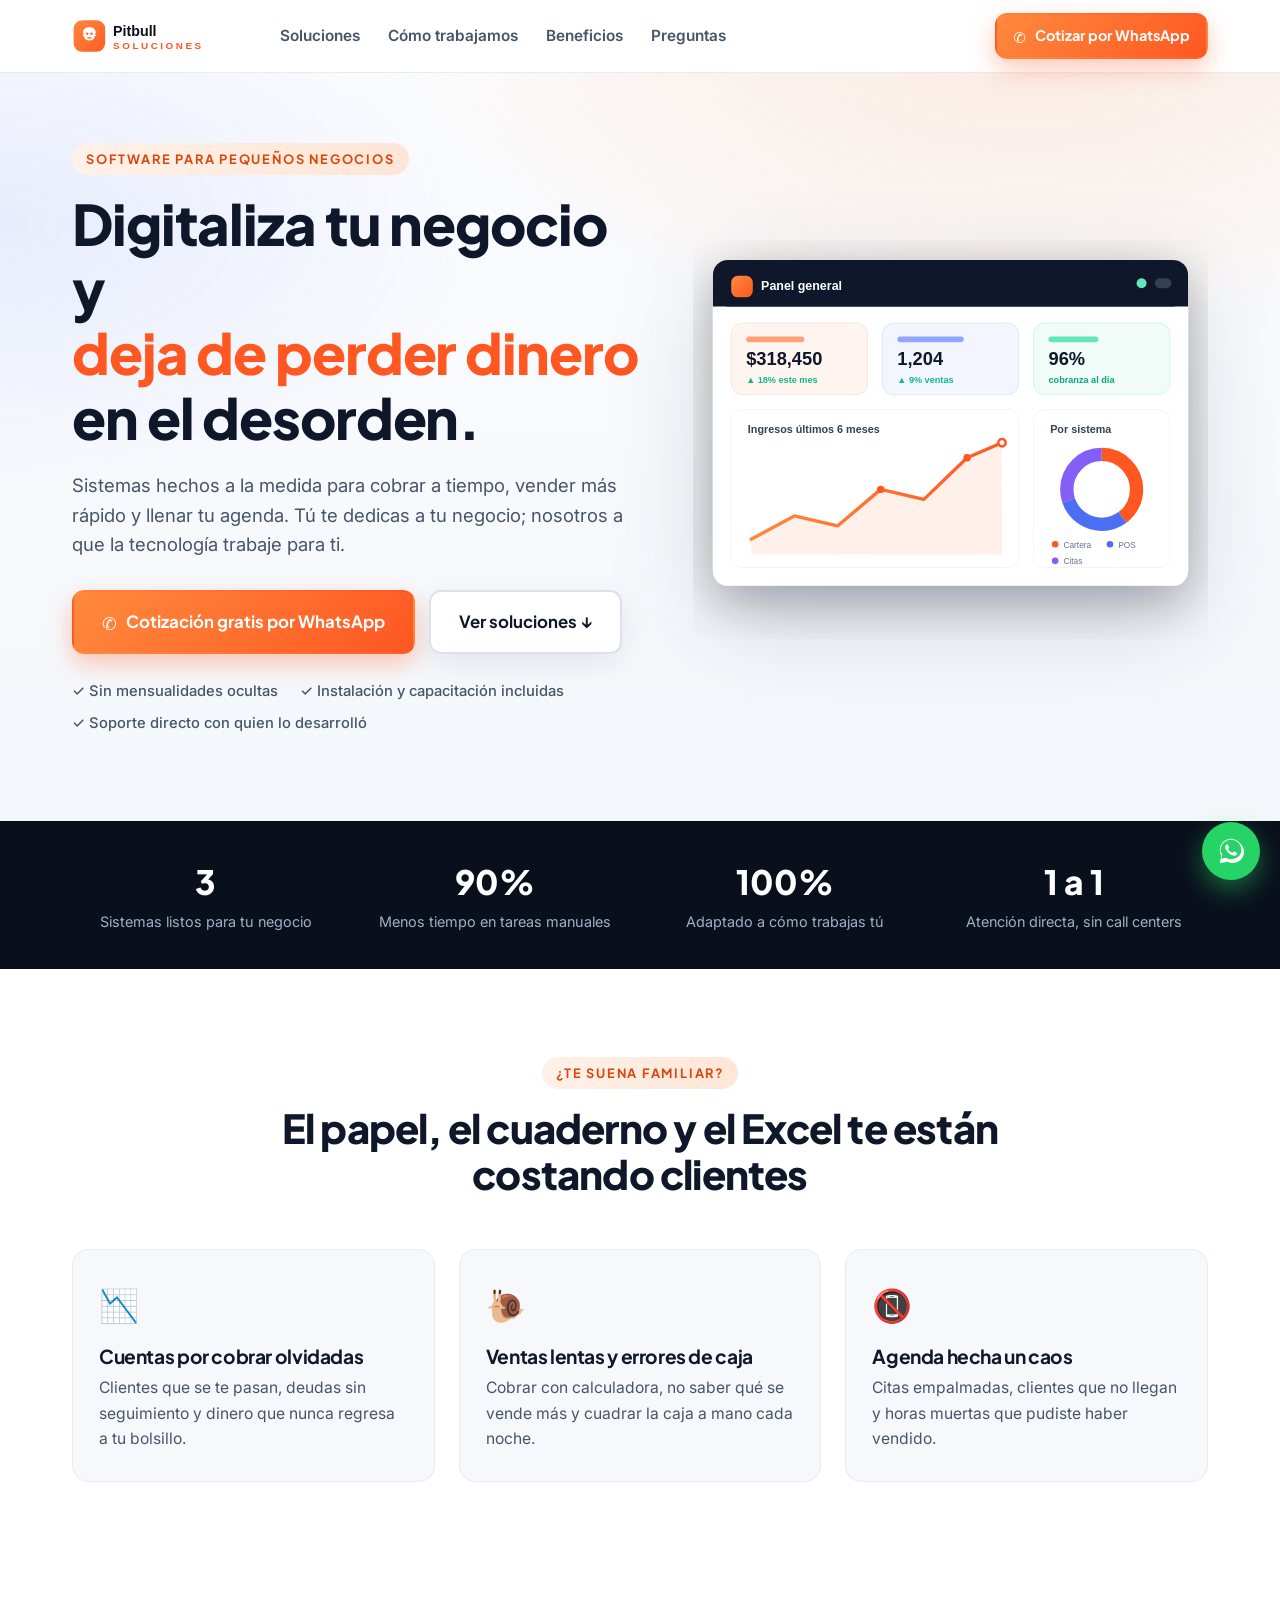
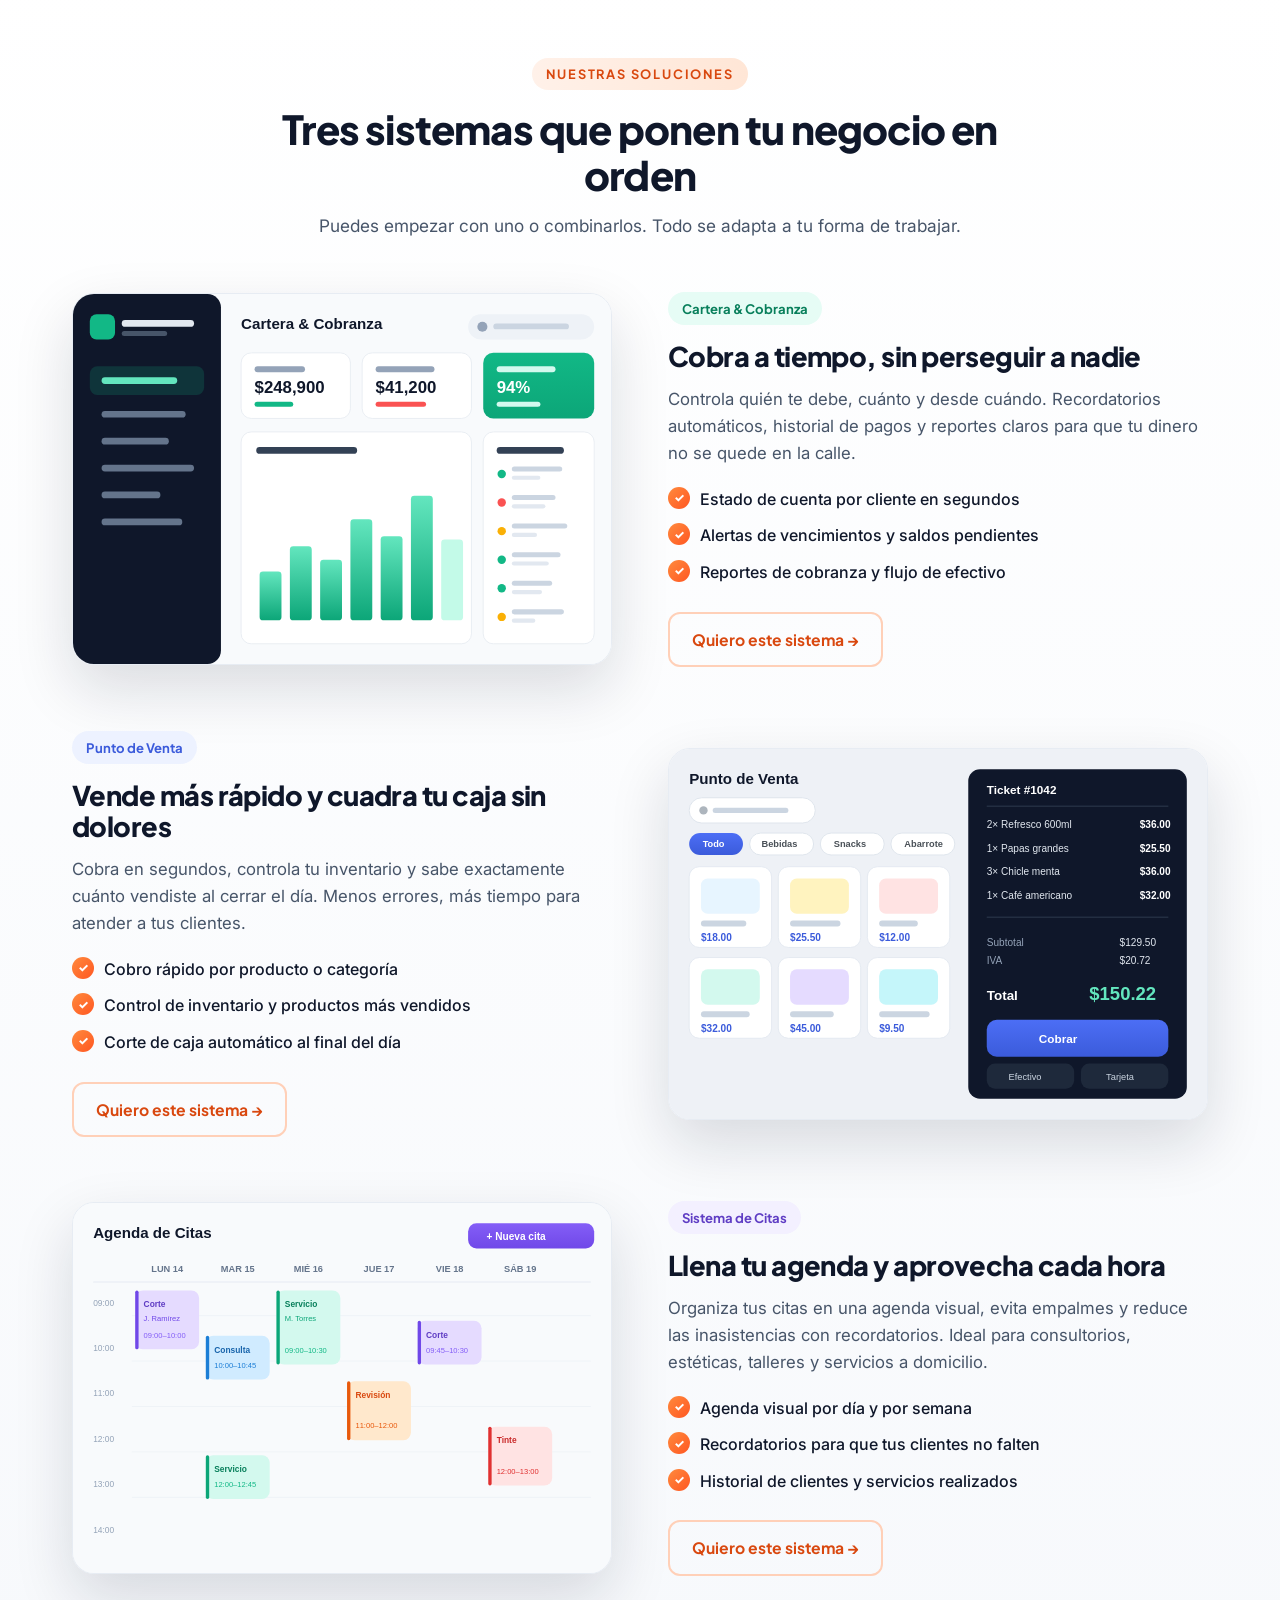
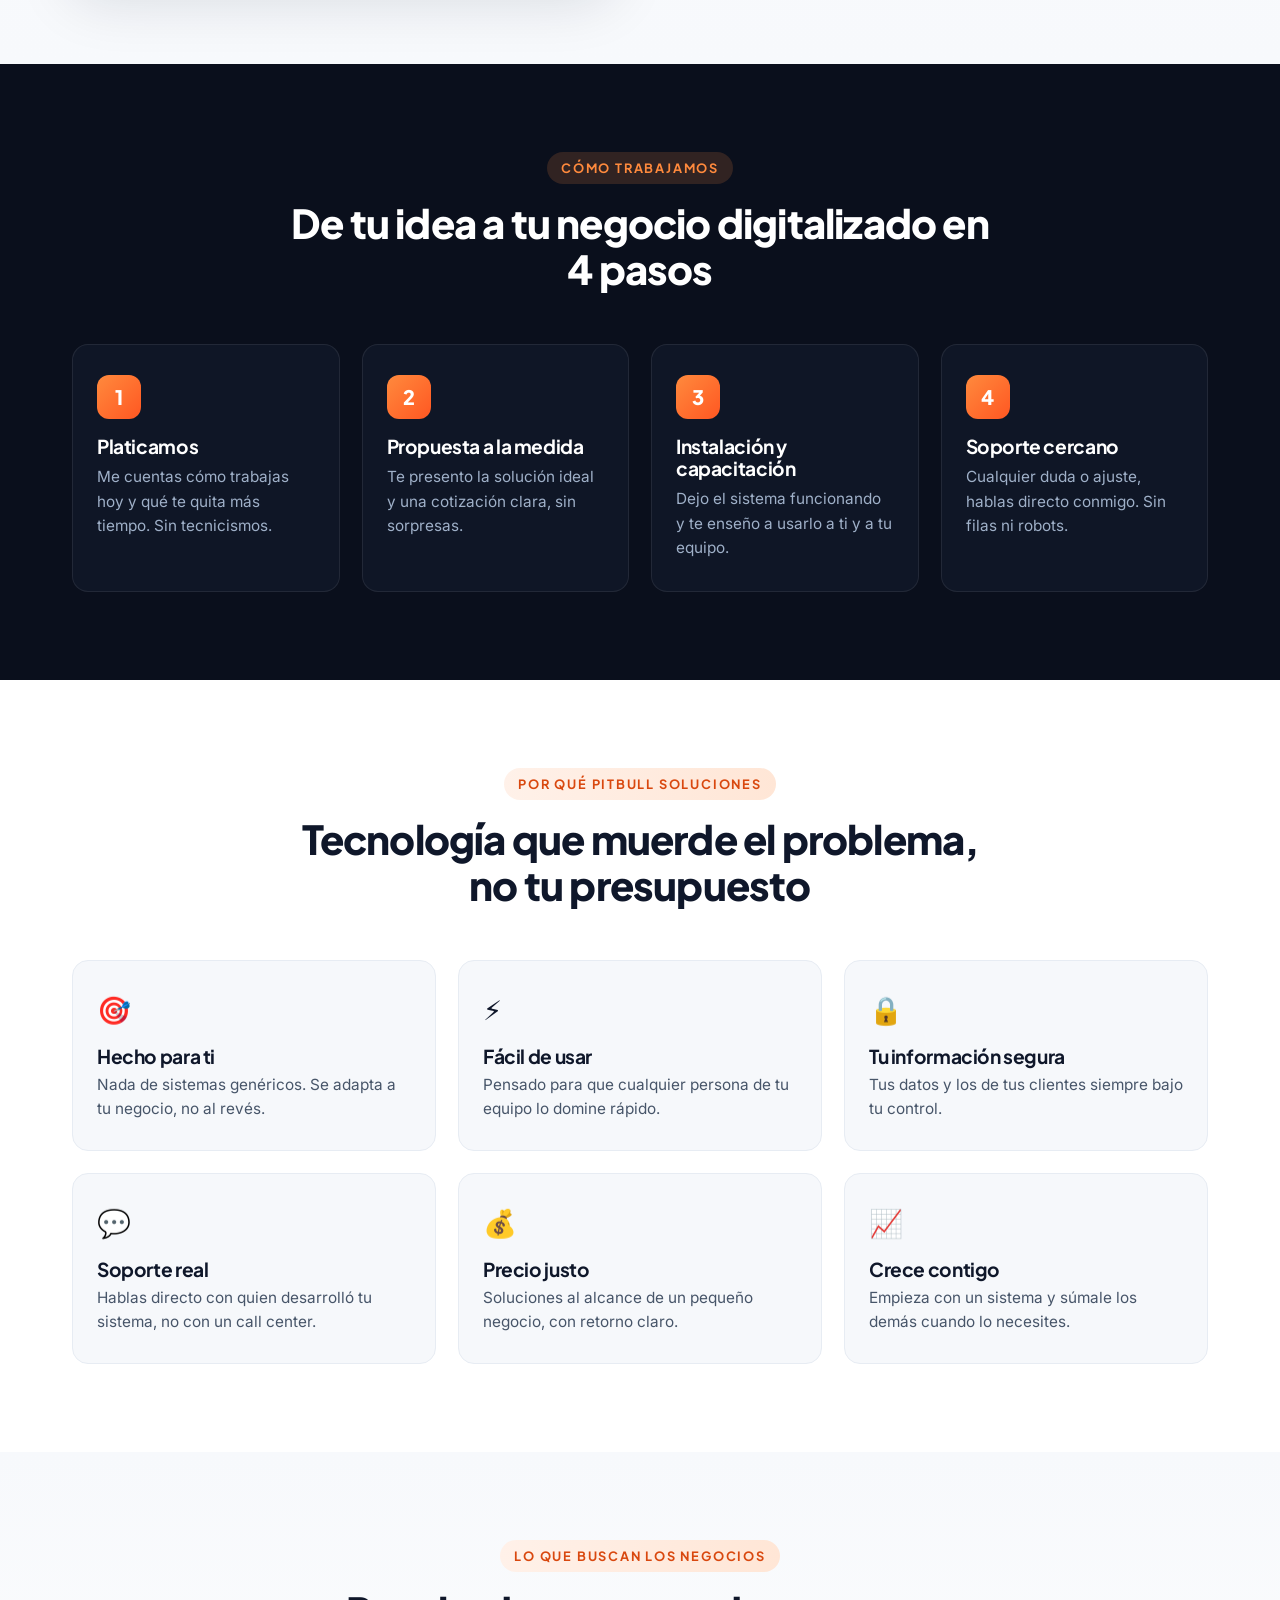
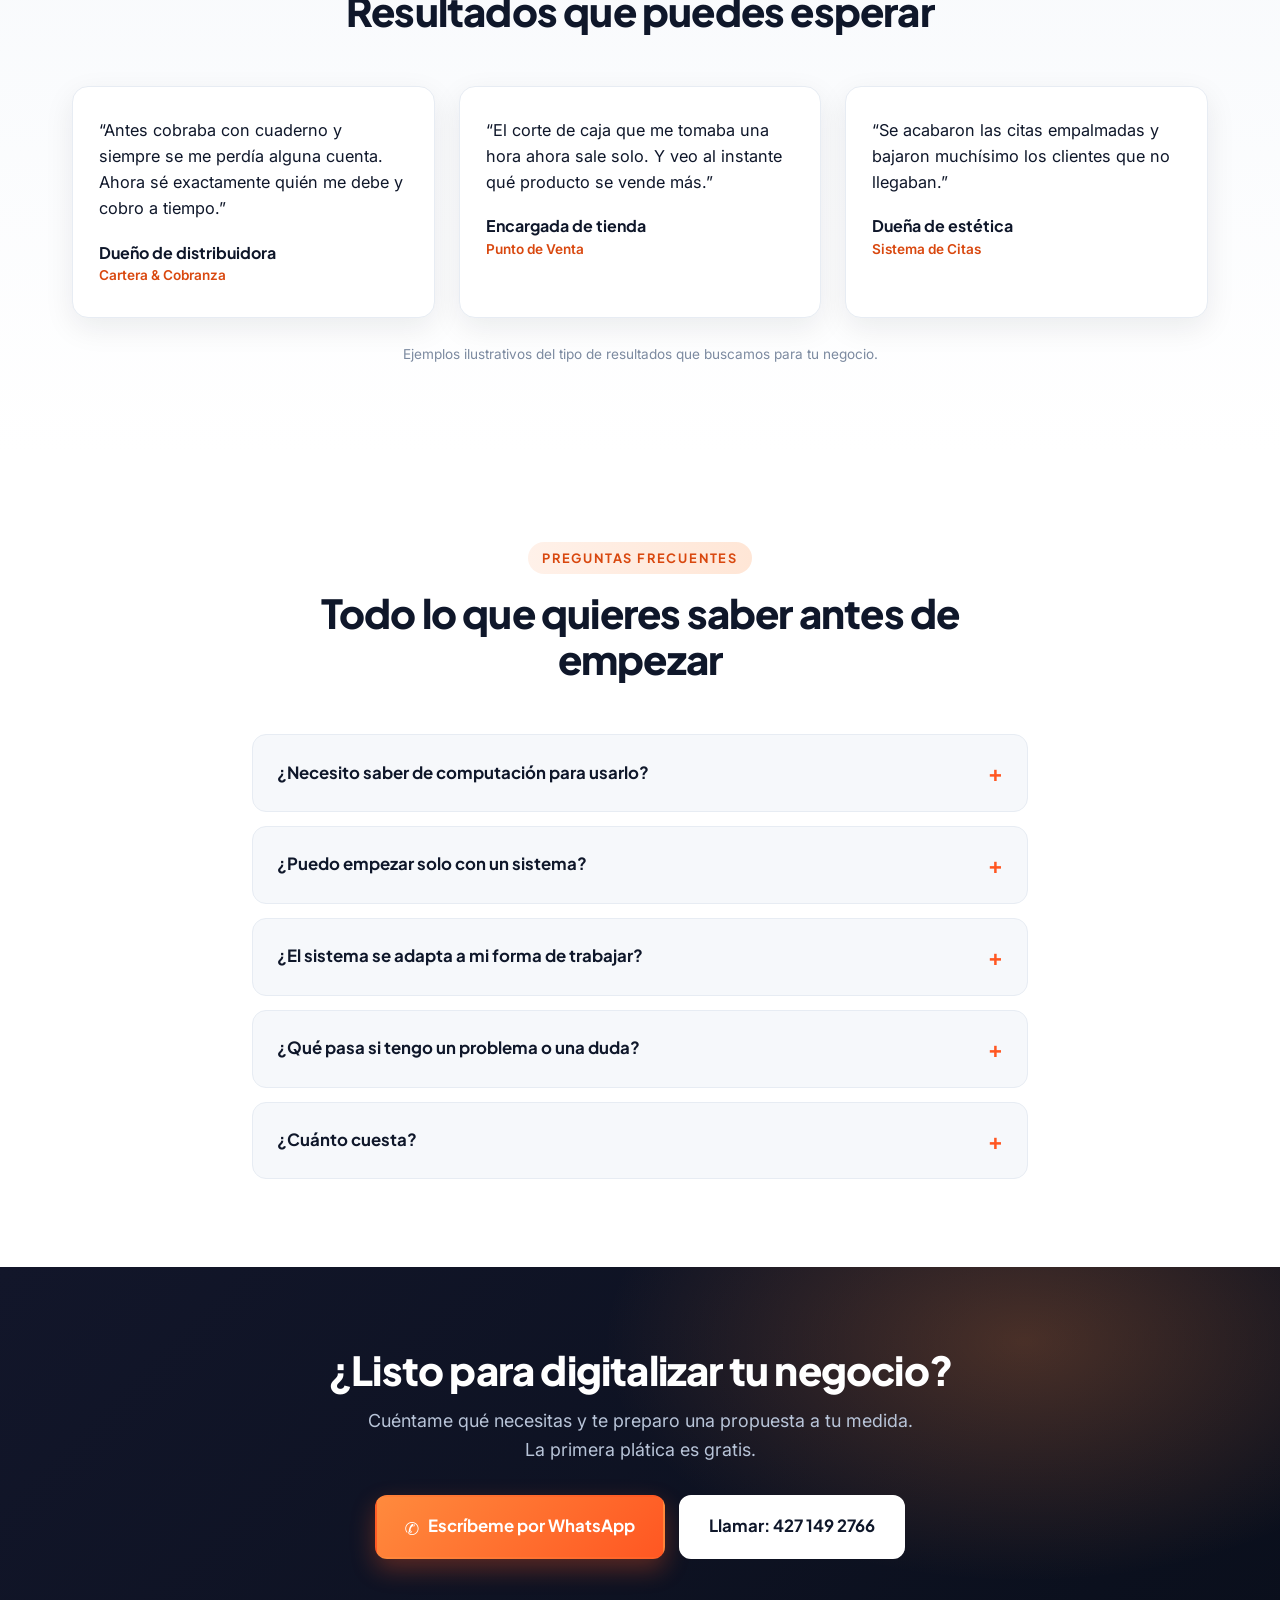
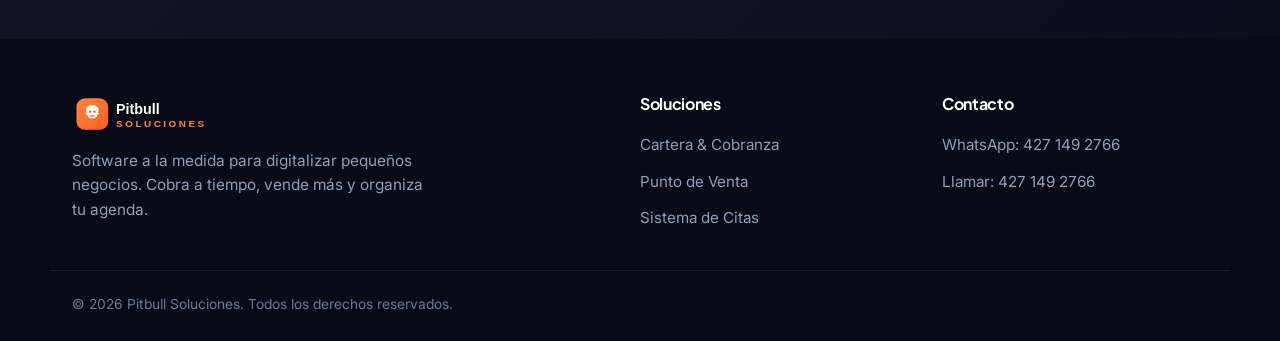
==== index.html @ 02f2f5c5 "Landing page de Pitbull Soluciones Sitio de una página (HTML/CSS/JS puro, sin dependencias) para ofr" ====
<!DOCTYPE html>
<html lang="es">
<head>
  <meta charset="UTF-8" />
  <meta name="viewport" content="width=device-width, initial-scale=1.0" />
  <title>Pitbull Soluciones — Digitaliza tu negocio con software a la medida</title>
  <meta name="description" content="Software a la medida para pequeños negocios: Cartera y Cobranza, Punto de Venta y Sistema de Citas. Digitaliza, cobra a tiempo y vende más. Pitbull Soluciones." />
  <meta name="theme-color" content="#0a0f1c" />
  <link rel="icon" type="image/svg+xml" href="assets/favicon.svg" />

  <!-- Open Graph -->
  <meta property="og:type" content="website" />
  <meta property="og:title" content="Pitbull Soluciones — Digitaliza tu negocio" />
  <meta property="og:description" content="Software a la medida para pequeños negocios: cobra a tiempo, vende más y organiza tu agenda." />
  <meta property="og:locale" content="es_MX" />

  <link rel="preconnect" href="https://fonts.googleapis.com" />
  <link rel="preconnect" href="https://fonts.gstatic.com" crossorigin />
  <link href="https://fonts.googleapis.com/css2?family=Plus+Jakarta+Sans:wght@400;500;600;700;800&family=Inter:wght@400;500;600&display=swap" rel="stylesheet" />
  <link rel="stylesheet" href="styles.css" />
</head>
<body>

  <!-- ===== HEADER ===== -->
  <header class="site-header" id="top">
    <div class="container header-inner">
      <a href="#top" class="brand" aria-label="Pitbull Soluciones - Inicio">
        <img src="assets/logo.svg" alt="Pitbull Soluciones" width="180" height="40" />
      </a>
      <nav class="main-nav" aria-label="Navegación principal">
        <a href="#soluciones">Soluciones</a>
        <a href="#proceso">Cómo trabajamos</a>
        <a href="#beneficios">Beneficios</a>
        <a href="#faq">Preguntas</a>
      </nav>
      <a class="btn btn-primary btn-sm header-cta" href="https://wa.me/524271492766?text=Hola%2C%20quiero%20digitalizar%20mi%20negocio%20con%20Pitbull%20Soluciones" target="_blank" rel="noopener">
        <span class="wa-ico" aria-hidden="true">✆</span> Cotizar por WhatsApp
      </a>
      <button class="nav-toggle" id="navToggle" aria-label="Abrir menú" aria-expanded="false">
        <span></span><span></span><span></span>
      </button>
    </div>
    <div class="mobile-nav" id="mobileNav">
      <a href="#soluciones">Soluciones</a>
      <a href="#proceso">Cómo trabajamos</a>
      <a href="#beneficios">Beneficios</a>
      <a href="#faq">Preguntas</a>
      <a class="btn btn-primary" href="https://wa.me/524271492766" target="_blank" rel="noopener">Cotizar por WhatsApp</a>
    </div>
  </header>

  <main>
    <!-- ===== HERO ===== -->
    <section class="hero">
      <div class="container hero-grid">
        <div class="hero-copy">
          <span class="eyebrow">Software para pequeños negocios</span>
          <h1>Digitaliza tu negocio y <span class="hl">deja de perder dinero</span> en el desorden.</h1>
          <p class="lead">
            Sistemas hechos a la medida para cobrar a tiempo, vender más rápido y llenar tu agenda.
            Tú te dedicas a tu negocio; nosotros a que la tecnología trabaje para ti.
          </p>
          <div class="hero-actions">
            <a class="btn btn-primary btn-lg" href="https://wa.me/524271492766?text=Hola%2C%20quiero%20una%20cotizaci%C3%B3n%20para%20digitalizar%20mi%20negocio" target="_blank" rel="noopener">
              <span class="wa-ico" aria-hidden="true">✆</span> Cotización gratis por WhatsApp
            </a>
            <a class="btn btn-dark-ghost btn-lg" href="#soluciones">Ver soluciones ↓</a>
          </div>
          <ul class="hero-badges">
            <li>✓ Sin mensualidades ocultas</li>
            <li>✓ Instalación y capacitación incluidas</li>
            <li>✓ Soporte directo con quien lo desarrolló</li>
          </ul>
        </div>
        <div class="hero-visual">
          <img src="assets/hero-dashboard.svg" alt="Panel de control mostrando ingresos, ventas y cobranza" width="620" height="480" loading="eager" />
        </div>
      </div>
    </section>

    <!-- ===== TRUST BAR / STATS ===== -->
    <section class="stats" aria-label="Resultados">
      <div class="container stats-grid">
        <div class="stat"><strong data-count="3">3</strong><span>Sistemas listos para tu negocio</span></div>
        <div class="stat"><strong data-count="90" data-suffix="%">90%</strong><span>Menos tiempo en tareas manuales</span></div>
        <div class="stat"><strong data-count="100" data-suffix="%">100%</strong><span>Adaptado a cómo trabajas tú</span></div>
        <div class="stat"><strong>1&nbsp;a&nbsp;1</strong><span>Atención directa, sin call centers</span></div>
      </div>
    </section>

    <!-- ===== PROBLEM ===== -->
    <section class="problem section">
      <div class="container">
        <div class="section-head center">
          <span class="eyebrow">¿Te suena familiar?</span>
          <h2>El papel, el cuaderno y el Excel te están costando clientes</h2>
        </div>
        <div class="problem-grid">
          <div class="prob-card">
            <div class="prob-ico">📉</div>
            <h3>Cuentas por cobrar olvidadas</h3>
            <p>Clientes que se te pasan, deudas sin seguimiento y dinero que nunca regresa a tu bolsillo.</p>
          </div>
          <div class="prob-card">
            <div class="prob-ico">🐌</div>
            <h3>Ventas lentas y errores de caja</h3>
            <p>Cobrar con calculadora, no saber qué se vende más y cuadrar la caja a mano cada noche.</p>
          </div>
          <div class="prob-card">
            <div class="prob-ico">📵</div>
            <h3>Agenda hecha un caos</h3>
            <p>Citas empalmadas, clientes que no llegan y horas muertas que pudiste haber vendido.</p>
          </div>
        </div>
      </div>
    </section>

    <!-- ===== SOLUTIONS ===== -->
    <section class="solutions section" id="soluciones">
      <div class="container">
        <div class="section-head center">
          <span class="eyebrow">Nuestras soluciones</span>
          <h2>Tres sistemas que ponen tu negocio en orden</h2>
          <p class="section-sub">Puedes empezar con uno o combinarlos. Todo se adapta a tu forma de trabajar.</p>
        </div>

        <!-- Solution 1 -->
        <article class="sol-row">
          <div class="sol-media">
            <img src="assets/mockup-cartera.svg" alt="Sistema de Cartera y Cobranza con gráficas de saldos" width="640" height="440" loading="lazy" />
          </div>
          <div class="sol-copy">
            <span class="tag tag-green">Cartera &amp; Cobranza</span>
            <h3>Cobra a tiempo, sin perseguir a nadie</h3>
            <p>Controla quién te debe, cuánto y desde cuándo. Recordatorios automáticos, historial de pagos y reportes claros para que tu dinero no se quede en la calle.</p>
            <ul class="check-list">
              <li>Estado de cuenta por cliente en segundos</li>
              <li>Alertas de vencimientos y saldos pendientes</li>
              <li>Reportes de cobranza y flujo de efectivo</li>
            </ul>
            <a class="btn btn-outline" href="https://wa.me/524271492766?text=Me%20interesa%20el%20sistema%20de%20Cartera%20y%20Cobranza" target="_blank" rel="noopener">Quiero este sistema →</a>
          </div>
        </article>

        <!-- Solution 2 -->
        <article class="sol-row reverse">
          <div class="sol-media">
            <img src="assets/mockup-pos.svg" alt="Pantalla de Punto de Venta con productos y ticket de cobro" width="640" height="440" loading="lazy" />
          </div>
          <div class="sol-copy">
            <span class="tag tag-blue">Punto de Venta</span>
            <h3>Vende más rápido y cuadra tu caja sin dolores</h3>
            <p>Cobra en segundos, controla tu inventario y sabe exactamente cuánto vendiste al cerrar el día. Menos errores, más tiempo para atender a tus clientes.</p>
            <ul class="check-list">
              <li>Cobro rápido por producto o categoría</li>
              <li>Control de inventario y productos más vendidos</li>
              <li>Corte de caja automático al final del día</li>
            </ul>
            <a class="btn btn-outline" href="https://wa.me/524271492766?text=Me%20interesa%20el%20sistema%20de%20Punto%20de%20Venta" target="_blank" rel="noopener">Quiero este sistema →</a>
          </div>
        </article>

        <!-- Solution 3 -->
        <article class="sol-row">
          <div class="sol-media">
            <img src="assets/mockup-citas.svg" alt="Agenda de citas semanal con bloques de horario" width="640" height="440" loading="lazy" />
          </div>
          <div class="sol-copy">
            <span class="tag tag-purple">Sistema de Citas</span>
            <h3>Llena tu agenda y aprovecha cada hora</h3>
            <p>Organiza tus citas en una agenda visual, evita empalmes y reduce las inasistencias con recordatorios. Ideal para consultorios, estéticas, talleres y servicios a domicilio.</p>
            <ul class="check-list">
              <li>Agenda visual por día y por semana</li>
              <li>Recordatorios para que tus clientes no falten</li>
              <li>Historial de clientes y servicios realizados</li>
            </ul>
            <a class="btn btn-outline" href="https://wa.me/524271492766?text=Me%20interesa%20el%20sistema%20de%20Citas" target="_blank" rel="noopener">Quiero este sistema →</a>
          </div>
        </article>
      </div>
    </section>

    <!-- ===== PROCESS ===== -->
    <section class="process section" id="proceso">
      <div class="container">
        <div class="section-head center">
          <span class="eyebrow">Cómo trabajamos</span>
          <h2>De tu idea a tu negocio digitalizado en 4 pasos</h2>
        </div>
        <ol class="steps">
          <li class="step">
            <div class="step-num">1</div>
            <h3>Platicamos</h3>
            <p>Me cuentas cómo trabajas hoy y qué te quita más tiempo. Sin tecnicismos.</p>
          </li>
          <li class="step">
            <div class="step-num">2</div>
            <h3>Propuesta a la medida</h3>
            <p>Te presento la solución ideal y una cotización clara, sin sorpresas.</p>
          </li>
          <li class="step">
            <div class="step-num">3</div>
            <h3>Instalación y capacitación</h3>
            <p>Dejo el sistema funcionando y te enseño a usarlo a ti y a tu equipo.</p>
          </li>
          <li class="step">
            <div class="step-num">4</div>
            <h3>Soporte cercano</h3>
            <p>Cualquier duda o ajuste, hablas directo conmigo. Sin filas ni robots.</p>
          </li>
        </ol>
      </div>
    </section>

    <!-- ===== BENEFITS ===== -->
    <section class="benefits section" id="beneficios">
      <div class="container">
        <div class="section-head center">
          <span class="eyebrow">Por qué Pitbull Soluciones</span>
          <h2>Tecnología que muerde el problema, no tu presupuesto</h2>
        </div>
        <div class="ben-grid">
          <div class="ben-card"><div class="ben-ico">🎯</div><h3>Hecho para ti</h3><p>Nada de sistemas genéricos. Se adapta a tu negocio, no al revés.</p></div>
          <div class="ben-card"><div class="ben-ico">⚡</div><h3>Fácil de usar</h3><p>Pensado para que cualquier persona de tu equipo lo domine rápido.</p></div>
          <div class="ben-card"><div class="ben-ico">🔒</div><h3>Tu información segura</h3><p>Tus datos y los de tus clientes siempre bajo tu control.</p></div>
          <div class="ben-card"><div class="ben-ico">💬</div><h3>Soporte real</h3><p>Hablas directo con quien desarrolló tu sistema, no con un call center.</p></div>
          <div class="ben-card"><div class="ben-ico">💰</div><h3>Precio justo</h3><p>Soluciones al alcance de un pequeño negocio, con retorno claro.</p></div>
          <div class="ben-card"><div class="ben-ico">📈</div><h3>Crece contigo</h3><p>Empieza con un sistema y súmale los demás cuando lo necesites.</p></div>
        </div>
      </div>
    </section>

    <!-- ===== TESTIMONIALS ===== -->
    <section class="testimonials section">
      <div class="container">
        <div class="section-head center">
          <span class="eyebrow">Lo que buscan los negocios</span>
          <h2>Resultados que puedes esperar</h2>
        </div>
        <div class="test-grid">
          <blockquote class="test-card">
            <p>“Antes cobraba con cuaderno y siempre se me perdía alguna cuenta. Ahora sé exactamente quién me debe y cobro a tiempo.”</p>
            <footer><strong>Dueño de distribuidora</strong><span>Cartera &amp; Cobranza</span></footer>
          </blockquote>
          <blockquote class="test-card">
            <p>“El corte de caja que me tomaba una hora ahora sale solo. Y veo al instante qué producto se vende más.”</p>
            <footer><strong>Encargada de tienda</strong><span>Punto de Venta</span></footer>
          </blockquote>
          <blockquote class="test-card">
            <p>“Se acabaron las citas empalmadas y bajaron muchísimo los clientes que no llegaban.”</p>
            <footer><strong>Dueña de estética</strong><span>Sistema de Citas</span></footer>
          </blockquote>
        </div>
        <p class="test-note">Ejemplos ilustrativos del tipo de resultados que buscamos para tu negocio.</p>
      </div>
    </section>

    <!-- ===== FAQ ===== -->
    <section class="faq section" id="faq">
      <div class="container narrow">
        <div class="section-head center">
          <span class="eyebrow">Preguntas frecuentes</span>
          <h2>Todo lo que quieres saber antes de empezar</h2>
        </div>
        <div class="faq-list">
          <details class="faq-item">
            <summary>¿Necesito saber de computación para usarlo?<span class="chev">+</span></summary>
            <p>No. Los sistemas están diseñados para ser fáciles e intuitivos, y la capacitación está incluida. Si sabes usar un celular, puedes usarlos.</p>
          </details>
          <details class="faq-item">
            <summary>¿Puedo empezar solo con un sistema?<span class="chev">+</span></summary>
            <p>Claro. Puedes comenzar con el que más te urja (Cartera, Punto de Venta o Citas) y sumar los demás cuando lo necesites.</p>
          </details>
          <details class="faq-item">
            <summary>¿El sistema se adapta a mi forma de trabajar?<span class="chev">+</span></summary>
            <p>Sí. Cada solución se ajusta a tu negocio: tus productos, tus clientes, tus servicios y tus procesos.</p>
          </details>
          <details class="faq-item">
            <summary>¿Qué pasa si tengo un problema o una duda?<span class="chev">+</span></summary>
            <p>Me escribes directo por WhatsApp. El soporte es personal, con la persona que desarrolló tu sistema.</p>
          </details>
          <details class="faq-item">
            <summary>¿Cuánto cuesta?<span class="chev">+</span></summary>
            <p>Depende de qué sistema necesites y qué tan a la medida lo quieras. Escríbeme y te doy una cotización clara y sin compromiso.</p>
          </details>
        </div>
      </div>
    </section>

    <!-- ===== FINAL CTA ===== -->
    <section class="cta-final" id="contacto">
      <div class="container cta-inner">
        <h2>¿Listo para digitalizar tu negocio?</h2>
        <p>Cuéntame qué necesitas y te preparo una propuesta a tu medida. La primera plática es gratis.</p>
        <div class="cta-actions">
          <a class="btn btn-primary btn-lg" href="https://wa.me/524271492766?text=Hola%2C%20quiero%20digitalizar%20mi%20negocio%20con%20Pitbull%20Soluciones" target="_blank" rel="noopener">
            <span class="wa-ico" aria-hidden="true">✆</span> Escríbeme por WhatsApp
          </a>
          <a class="btn btn-light btn-lg" href="tel:+524271492766">Llamar: 427 149 2766</a>
        </div>
      </div>
    </section>
  </main>

  <!-- ===== FOOTER ===== -->
  <footer class="site-footer">
    <div class="container footer-grid">
      <div class="footer-brand">
        <img src="assets/logo-light.svg" alt="Pitbull Soluciones" width="180" height="40" />
        <p>Software a la medida para digitalizar pequeños negocios. Cobra a tiempo, vende más y organiza tu agenda.</p>
      </div>
      <div class="footer-col">
        <h4>Soluciones</h4>
        <a href="#soluciones">Cartera &amp; Cobranza</a>
        <a href="#soluciones">Punto de Venta</a>
        <a href="#soluciones">Sistema de Citas</a>
      </div>
      <div class="footer-col">
        <h4>Contacto</h4>
        <a href="https://wa.me/524271492766" target="_blank" rel="noopener">WhatsApp: 427 149 2766</a>
        <a href="tel:+524271492766">Llamar: 427 149 2766</a>
      </div>
    </div>
    <div class="container footer-bottom">
      <span>© <span id="year">2026</span> Pitbull Soluciones. Todos los derechos reservados.</span>
    </div>
  </footer>

  <!-- Floating WhatsApp -->
  <a class="wa-float" href="https://wa.me/524271492766?text=Hola%2C%20quiero%20informaci%C3%B3n%20sobre%20las%20soluciones%20de%20Pitbull" target="_blank" rel="noopener" aria-label="Escríbenos por WhatsApp">
    <svg viewBox="0 0 32 32" width="30" height="30" aria-hidden="true"><path fill="#fff" d="M16 3C9.4 3 4 8.4 4 15c0 2.1.6 4.1 1.6 5.9L4 29l8.3-1.6c1.7.9 3.7 1.4 5.7 1.4 6.6 0 12-5.4 12-12S22.6 3 16 3zm0 21.8c-1.8 0-3.5-.5-5-1.4l-.4-.2-4.9 1 1-4.8-.2-.4C5.5 18.4 5 16.7 5 15 5 9 9.9 4.1 16 4.1S27 9 27 15 22.1 24.8 16 24.8zm5.5-7.4c-.3-.2-1.8-.9-2-1-.3-.1-.5-.2-.7.2s-.8 1-1 1.2-.4.2-.7 0c-.3-.2-1.3-.5-2.4-1.5-.9-.8-1.5-1.8-1.7-2.1s0-.5.1-.6l.5-.6c.2-.2.2-.3.3-.5s0-.4 0-.6c-.1-.2-.7-1.7-1-2.3-.3-.6-.5-.5-.7-.5h-.6c-.2 0-.5.1-.8.4s-1.1 1-1.1 2.6 1.1 3 1.3 3.2c.2.2 2.3 3.5 5.5 4.9.8.3 1.4.5 1.8.7.8.2 1.5.2 2 .1.6-.1 1.8-.7 2-1.5.3-.7.3-1.4.2-1.5-.1-.2-.3-.2-.6-.4z"/></svg>
  </a>

  <script src="script.js"></script>
</body>
</html>
---- styles.css ----
/* ============ Tokens ============ */
:root{
  --bg:#0a0f1c;
  --bg-soft:#0f1626;
  --surface:#ffffff;
  --surface-2:#f6f8fb;
  --line:#e7ecf3;
  --ink:#0f172a;
  --ink-2:#475569;
  --muted:#7c8aa0;
  --brand:#ff5722;
  --brand-2:#ff8a3d;
  --brand-ink:#d9480f;
  --green:#0ca678;
  --blue:#4c6ef5;
  --purple:#7048e8;
  --radius:16px;
  --radius-lg:22px;
  --shadow:0 10px 30px rgba(15,23,42,.08);
  --shadow-lg:0 24px 60px rgba(15,23,42,.14);
  --container:1180px;
  --font:"Plus Jakarta Sans",system-ui,-apple-system,Segoe UI,Roboto,sans-serif;
  --font-body:"Inter",system-ui,-apple-system,Segoe UI,Roboto,sans-serif;
}

*{box-sizing:border-box;margin:0;padding:0}
html{scroll-behavior:smooth;overflow-x:hidden}
body{
  font-family:var(--font-body);
  color:var(--ink);
  background:var(--surface);
  line-height:1.6;
  -webkit-font-smoothing:antialiased;
  overflow-x:hidden;
}
h1,h2,h3,h4,.brand{font-family:var(--font);line-height:1.15;letter-spacing:-.02em}
img{max-width:100%;height:auto;display:block}
a{color:inherit;text-decoration:none}

.container{width:100%;max-width:var(--container);margin:0 auto;padding:0 22px}
.container.narrow{max-width:820px}
.section{padding:88px 0}
.section-head{margin-bottom:52px}
.section-head.center{text-align:center;max-width:720px;margin-left:auto;margin-right:auto}
.eyebrow{
  display:inline-block;font-family:var(--font);font-weight:700;font-size:.8rem;
  letter-spacing:.14em;text-transform:uppercase;color:var(--brand-ink);
  background:linear-gradient(90deg,#fff1e9,#ffe6d6);padding:6px 14px;border-radius:999px;margin-bottom:16px;
}
h1{font-size:clamp(2.1rem,5vw,3.5rem);font-weight:800}
h2{font-size:clamp(1.7rem,3.6vw,2.5rem);font-weight:800}
h3{font-size:1.2rem;font-weight:700}
.section-sub{color:var(--ink-2);font-size:1.08rem;margin-top:14px}
.hl{color:var(--brand);position:relative;white-space:nowrap}

/* ============ Buttons ============ */
.btn{
  display:inline-flex;align-items:center;gap:9px;justify-content:center;
  font-family:var(--font);font-weight:700;font-size:.98rem;
  padding:13px 22px;border-radius:12px;cursor:pointer;border:2px solid transparent;
  transition:transform .18s ease,box-shadow .18s ease,background .18s ease,color .18s ease;white-space:nowrap;
}
.btn-sm{padding:9px 16px;font-size:.9rem}
.btn-lg{padding:16px 28px;font-size:1.05rem}
.btn-primary{background:linear-gradient(135deg,var(--brand-2),var(--brand));color:#fff;box-shadow:0 10px 24px rgba(255,87,34,.32)}
.btn-primary:hover{transform:translateY(-2px);box-shadow:0 16px 30px rgba(255,87,34,.42)}
.btn-ghost{background:rgba(255,255,255,.06);color:#fff;border-color:rgba(255,255,255,.22)}
.btn-ghost:hover{background:rgba(255,255,255,.14);transform:translateY(-2px)}
.btn-dark-ghost{background:#fff;color:var(--ink);border-color:#dbe2ec;box-shadow:var(--shadow)}
.btn-dark-ghost:hover{border-color:var(--brand);color:var(--brand-ink);transform:translateY(-2px)}
.btn-outline{background:transparent;color:var(--brand-ink);border-color:#ffd0b8}
.btn-outline:hover{background:#fff5f0;transform:translateY(-2px)}
.btn-light{background:#fff;color:var(--ink);border-color:#fff}
.btn-light:hover{transform:translateY(-2px);box-shadow:var(--shadow)}
.wa-ico{font-size:1.05em;transform:translateY(1px)}

/* ============ Header ============ */
.site-header{
  position:sticky;top:0;z-index:50;background:rgba(255,255,255,.82);
  backdrop-filter:saturate(160%) blur(12px);border-bottom:1px solid var(--line);
}
.header-inner{display:flex;align-items:center;gap:20px;height:72px}
.brand img{height:38px;width:auto}
.main-nav{display:flex;gap:28px;margin-left:14px}
.main-nav a{font-weight:600;font-size:.96rem;color:var(--ink-2);transition:color .15s}
.main-nav a:hover{color:var(--brand)}
.header-cta{margin-left:auto}
.nav-toggle{display:none;flex-direction:column;gap:5px;background:none;border:0;cursor:pointer;padding:8px;margin-left:auto}
.nav-toggle span{width:24px;height:2.5px;background:var(--ink);border-radius:2px;transition:.25s}
.nav-toggle.open span:nth-child(1){transform:translateY(7.5px) rotate(45deg)}
.nav-toggle.open span:nth-child(2){opacity:0}
.nav-toggle.open span:nth-child(3){transform:translateY(-7.5px) rotate(-45deg)}
.mobile-nav{display:none;flex-direction:column;gap:6px;padding:12px 22px 20px;border-bottom:1px solid var(--line);background:#fff}
.mobile-nav.open{display:flex}
.mobile-nav a{padding:12px 4px;font-weight:600;color:var(--ink-2);border-bottom:1px solid #f1f4f8}
.mobile-nav a.btn{color:#fff;border:0;margin-top:8px;justify-content:center}

/* ============ Hero ============ */
.hero{
  position:relative;padding:70px 0 86px;
  background:
    radial-gradient(1100px 600px at 80% -10%,rgba(255,138,61,.16),transparent 60%),
    radial-gradient(900px 500px at 0% 20%,rgba(76,110,245,.10),transparent 55%),
    linear-gradient(180deg,#fbfcfe,#f4f7fb);
  overflow:hidden;
}
.hero-grid{display:grid;grid-template-columns:1.05fr .95fr;gap:52px;align-items:center}
.hero-copy,.hero-visual{min-width:0}
.eyebrow{white-space:normal;max-width:100%}
.hero-copy .lead{font-size:1.16rem;color:var(--ink-2);margin:22px 0 30px;max-width:560px}
.hero-actions{display:flex;flex-wrap:wrap;gap:14px;margin-bottom:26px}
.hero-badges{list-style:none;display:flex;flex-wrap:wrap;gap:8px 22px}
.hero-badges li{font-size:.92rem;color:var(--ink-2);font-weight:500}
.hero-visual{position:relative}
.hero-visual img{filter:drop-shadow(0 30px 50px rgba(15,23,42,.16));animation:floaty 6s ease-in-out infinite}
@keyframes floaty{0%,100%{transform:translateY(0)}50%{transform:translateY(-12px)}}

/* ============ Stats ============ */
.stats{background:var(--bg);color:#fff;padding:34px 0}
.stats-grid{display:grid;grid-template-columns:repeat(4,1fr);gap:22px;text-align:center}
.stat strong{display:block;font-family:var(--font);font-size:2.1rem;font-weight:800;color:#fff}
.stat span{font-size:.9rem;color:#9fb0c8}

/* ============ Problem ============ */
.problem{background:var(--surface)}
.problem-grid{display:grid;grid-template-columns:repeat(3,1fr);gap:24px}
.prob-card{background:var(--surface-2);border:1px solid var(--line);border-radius:var(--radius);padding:30px 26px;transition:transform .2s,box-shadow .2s}
.prob-card:hover{transform:translateY(-4px);box-shadow:var(--shadow)}
.prob-ico{font-size:2rem;margin-bottom:14px}
.prob-card h3{margin-bottom:8px}
.prob-card p{color:var(--ink-2);font-size:.98rem}

/* ============ Solutions ============ */
.solutions{background:linear-gradient(180deg,#fff,#f7f9fc)}
.sol-row{display:grid;grid-template-columns:1fr 1fr;gap:56px;align-items:center;margin-top:64px}
.sol-row:first-of-type{margin-top:8px}
.sol-row.reverse .sol-media{order:2}
.sol-media img{border-radius:var(--radius-lg);box-shadow:var(--shadow-lg);border:1px solid var(--line)}
.sol-copy .tag{display:inline-block;font-family:var(--font);font-weight:700;font-size:.82rem;padding:6px 14px;border-radius:999px;margin-bottom:16px}
.tag-green{background:#e6fcf5;color:#087f5b}
.tag-blue{background:#edf2ff;color:#3b5bdb}
.tag-purple{background:#f3f0ff;color:#5f3dc4}
.sol-copy h3{font-size:1.7rem;font-weight:800;margin-bottom:14px}
.sol-copy>p{color:var(--ink-2);font-size:1.05rem;margin-bottom:20px}
.check-list{list-style:none;margin-bottom:26px;display:grid;gap:11px}
.check-list li{position:relative;padding-left:32px;color:var(--ink);font-weight:500}
.check-list li::before{content:"✓";position:absolute;left:0;top:0;width:22px;height:22px;border-radius:50%;background:linear-gradient(135deg,var(--brand-2),var(--brand));color:#fff;font-size:.75rem;font-weight:800;display:grid;place-items:center}

/* ============ Process ============ */
.process{background:var(--bg);color:#fff}
.process .eyebrow{background:rgba(255,138,61,.16);color:var(--brand-2)}
.steps{list-style:none;display:grid;grid-template-columns:repeat(4,1fr);gap:22px;counter-reset:s}
.step{position:relative;background:var(--bg-soft);border:1px solid rgba(255,255,255,.08);border-radius:var(--radius);padding:30px 24px}
.step-num{width:44px;height:44px;border-radius:12px;background:linear-gradient(135deg,var(--brand-2),var(--brand));color:#fff;font-family:var(--font);font-weight:800;font-size:1.25rem;display:grid;place-items:center;margin-bottom:16px}
.step h3{margin-bottom:8px;color:#fff}
.step p{color:#9fb0c8;font-size:.96rem}

/* ============ Benefits ============ */
.benefits{background:var(--surface)}
.ben-grid{display:grid;grid-template-columns:repeat(3,1fr);gap:22px}
.ben-card{border:1px solid var(--line);border-radius:var(--radius);padding:28px 24px;background:var(--surface-2);transition:transform .2s,box-shadow .2s,border-color .2s}
.ben-card:hover{transform:translateY(-4px);box-shadow:var(--shadow);border-color:#ffd8c4}
.ben-ico{font-size:1.7rem;margin-bottom:12px}
.ben-card h3{margin-bottom:6px}
.ben-card p{color:var(--ink-2);font-size:.96rem}

/* ============ Testimonials ============ */
.testimonials{background:linear-gradient(180deg,#f7f9fc,#fff)}
.test-grid{display:grid;grid-template-columns:repeat(3,1fr);gap:24px}
.test-card{background:#fff;border:1px solid var(--line);border-radius:var(--radius);padding:30px 26px;box-shadow:var(--shadow)}
.test-card p{font-size:1.02rem;color:var(--ink);margin-bottom:18px}
.test-card footer{display:flex;flex-direction:column}
.test-card strong{font-family:var(--font)}
.test-card span{font-size:.85rem;color:var(--brand-ink);font-weight:600}
.test-note{text-align:center;color:var(--muted);font-size:.85rem;margin-top:26px}

/* ============ FAQ ============ */
.faq{background:var(--surface)}
.faq-list{display:grid;gap:14px}
.faq-item{border:1px solid var(--line);border-radius:14px;background:var(--surface-2);overflow:hidden}
.faq-item summary{list-style:none;cursor:pointer;padding:20px 24px;font-family:var(--font);font-weight:700;font-size:1.05rem;display:flex;justify-content:space-between;align-items:center;gap:16px}
.faq-item summary::-webkit-details-marker{display:none}
.faq-item .chev{font-size:1.4rem;color:var(--brand);transition:transform .25s;flex-shrink:0}
.faq-item[open] .chev{transform:rotate(45deg)}
.faq-item p{padding:0 24px 22px;color:var(--ink-2)}

/* ============ Final CTA ============ */
.cta-final{
  background:
    radial-gradient(700px 400px at 80% 20%,rgba(255,138,61,.25),transparent 60%),
    linear-gradient(135deg,#12162a,#0a0f1c);
  color:#fff;padding:80px 0;text-align:center;
}
.cta-inner h2{color:#fff;margin-bottom:14px}
.cta-inner p{color:#b8c4d8;font-size:1.12rem;max-width:560px;margin:0 auto 30px}
.cta-actions{display:flex;gap:14px;justify-content:center;flex-wrap:wrap}

/* ============ Footer ============ */
.site-footer{background:#070b15;color:#c5d0e0;padding:56px 0 26px}
.footer-grid{display:grid;grid-template-columns:2fr 1fr 1fr;gap:36px;padding-bottom:34px;border-bottom:1px solid rgba(255,255,255,.08)}
.footer-brand img{height:38px;margin-bottom:16px}
.footer-brand p{color:#8fa0b8;max-width:360px;font-size:.96rem}
.footer-col h4{font-family:var(--font);color:#fff;margin-bottom:14px;font-size:1rem}
.footer-col a{display:block;color:#8fa0b8;padding:6px 0;font-size:.95rem;transition:color .15s}
.footer-col a:hover{color:var(--brand-2)}
.footer-bottom{padding-top:22px;font-size:.86rem;color:#6b7a92}

/* ============ Floating WhatsApp ============ */
.wa-float{
  position:fixed;right:20px;bottom:20px;z-index:60;width:58px;height:58px;border-radius:50%;
  background:#25d366;display:grid;place-items:center;box-shadow:0 10px 26px rgba(37,211,102,.45);
  transition:transform .2s;animation:pulse 2.4s infinite;
}
.wa-float:hover{transform:scale(1.08)}
@keyframes pulse{0%{box-shadow:0 0 0 0 rgba(37,211,102,.5),0 10px 26px rgba(37,211,102,.45)}70%{box-shadow:0 0 0 16px rgba(37,211,102,0),0 10px 26px rgba(37,211,102,.45)}100%{box-shadow:0 0 0 0 rgba(37,211,102,0),0 10px 26px rgba(37,211,102,.45)}}

/* ============ Reveal animation ============ */
.reveal{opacity:0;transform:translateY(26px);transition:opacity .6s ease,transform .6s ease}
.reveal.in{opacity:1;transform:none}

/* ============ Responsive ============ */
@media(max-width:940px){
  .main-nav,.header-cta{display:none}
  .nav-toggle{display:flex}
  .hero-grid{grid-template-columns:1fr;gap:40px;text-align:center}
  .hero-copy .lead{margin-left:auto;margin-right:auto}
  .hero-actions,.hero-badges{justify-content:center}
  .hero-visual{max-width:520px;margin:0 auto}
  .stats-grid{grid-template-columns:repeat(2,1fr);gap:26px}
  .problem-grid,.ben-grid,.test-grid{grid-template-columns:1fr}
  .steps{grid-template-columns:repeat(2,1fr)}
  .sol-row,.sol-row.reverse .sol-media{grid-template-columns:1fr;order:0}
  .sol-media{order:0!important}
  .sol-copy{text-align:center}
  .check-list{max-width:420px;margin-left:auto;margin-right:auto;text-align:left}
  .footer-grid{grid-template-columns:1fr;gap:28px}
}
@media(max-width:560px){
  .section{padding:64px 0}
  .steps{grid-template-columns:1fr}
  .cta-actions,.hero-actions{flex-direction:column}
  .btn-lg{width:100%}
  .btn{white-space:normal}
  .eyebrow{letter-spacing:.08em}
  h1{font-size:2rem}
}
@media(prefers-reduced-motion:reduce){
  *{animation:none!important;scroll-behavior:auto!important}
  .reveal{opacity:1;transform:none;transition:none}
}
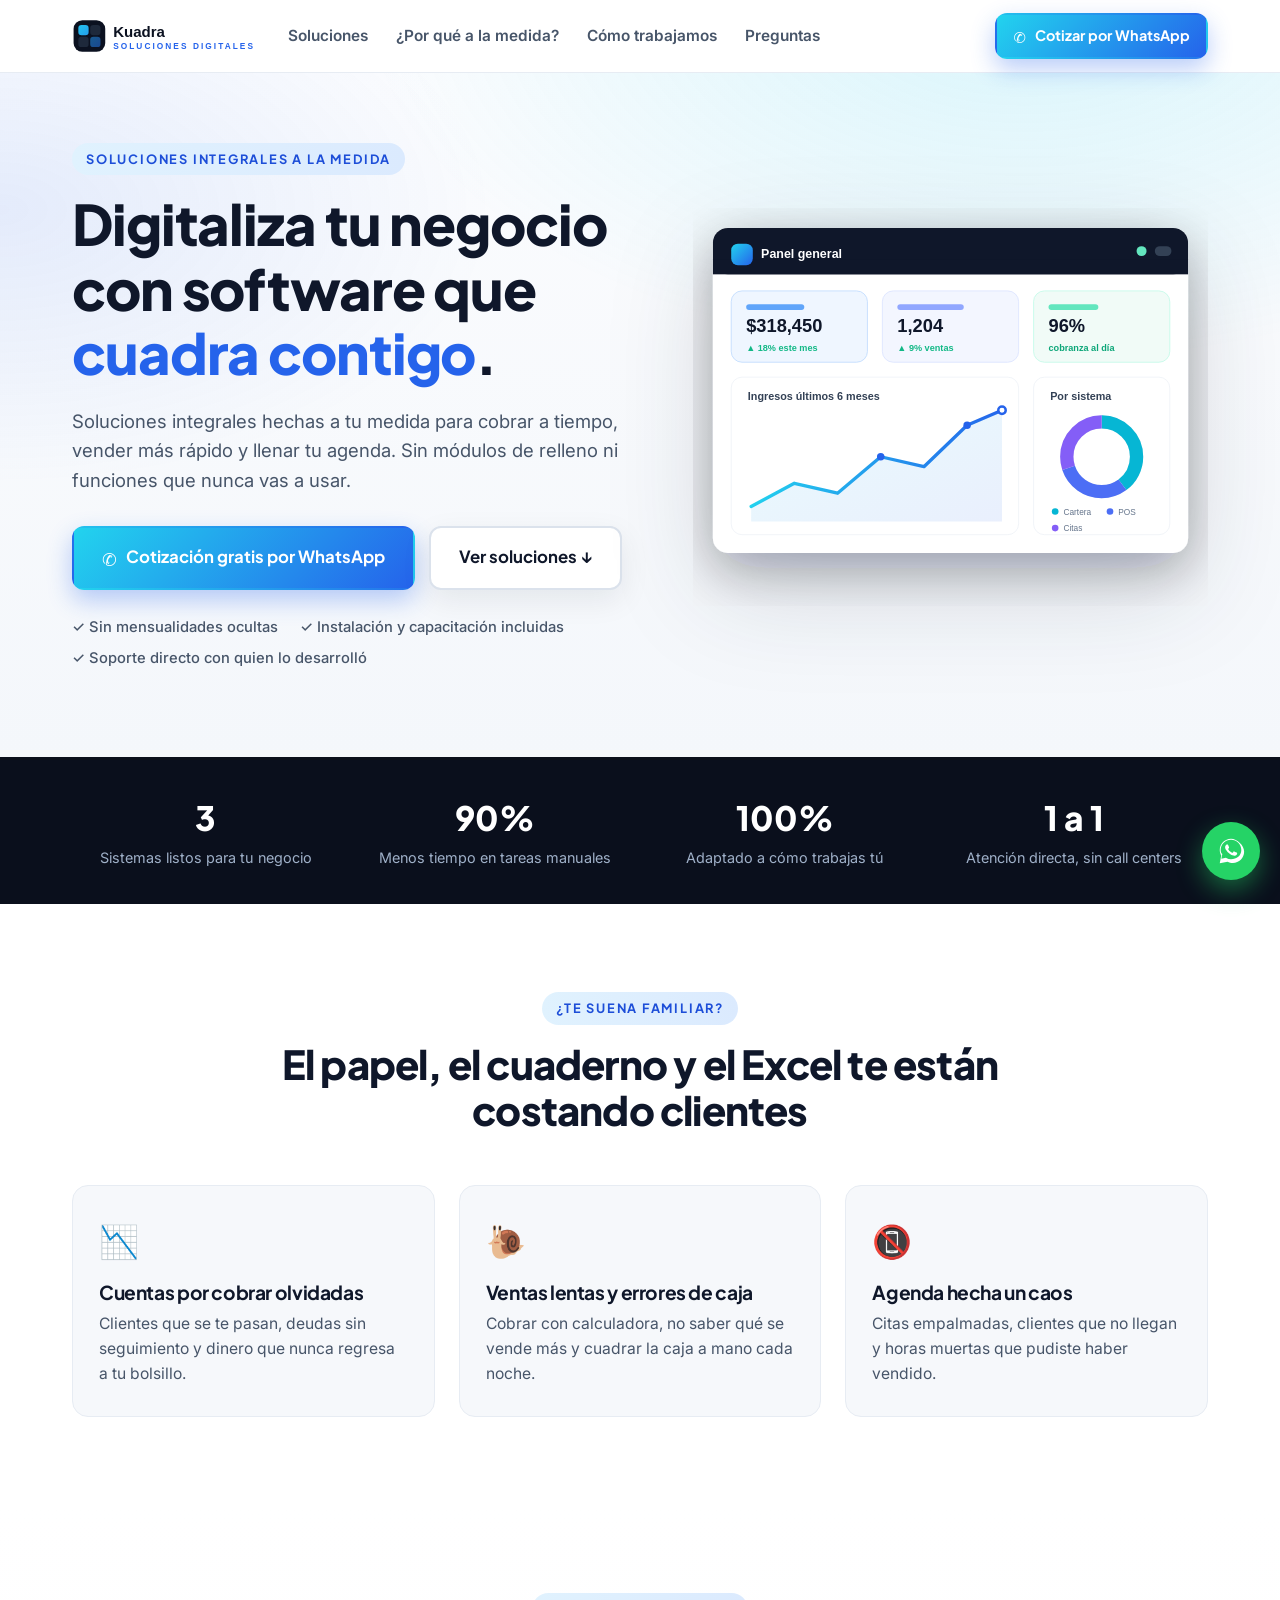
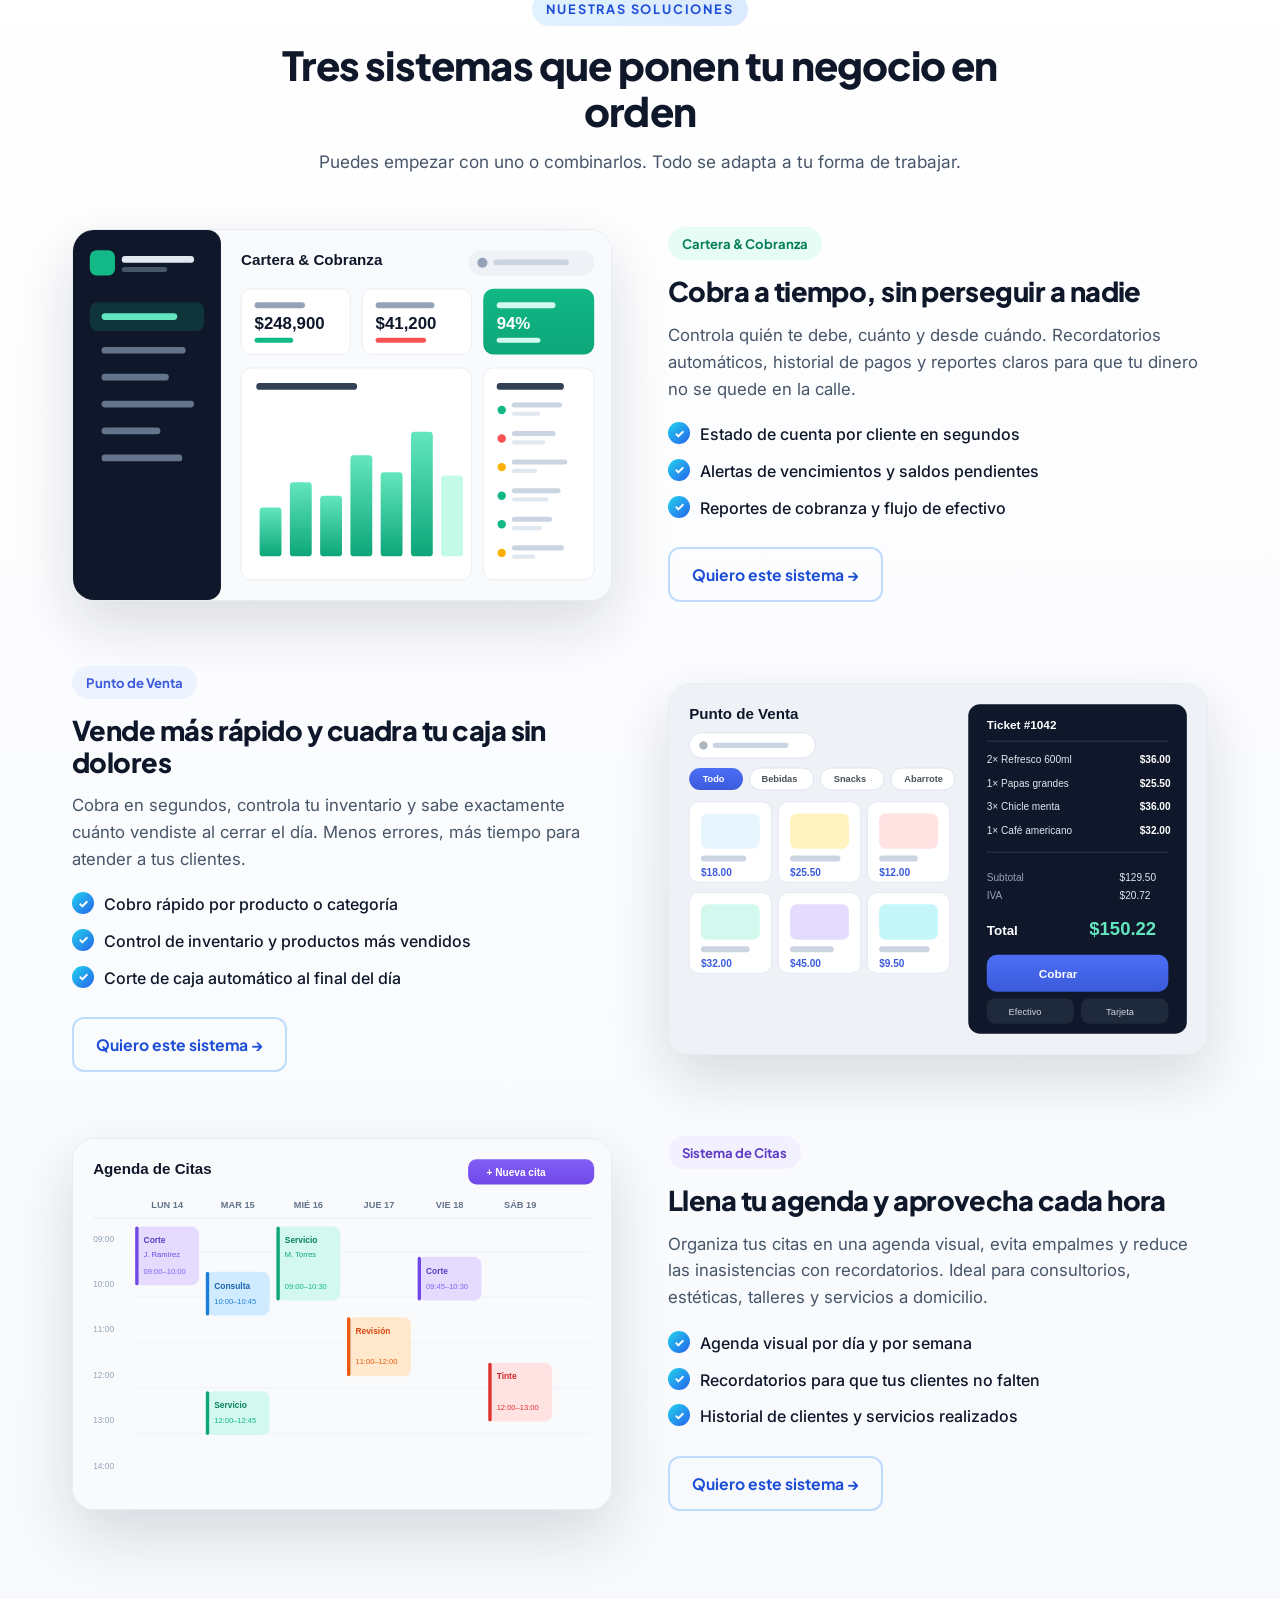
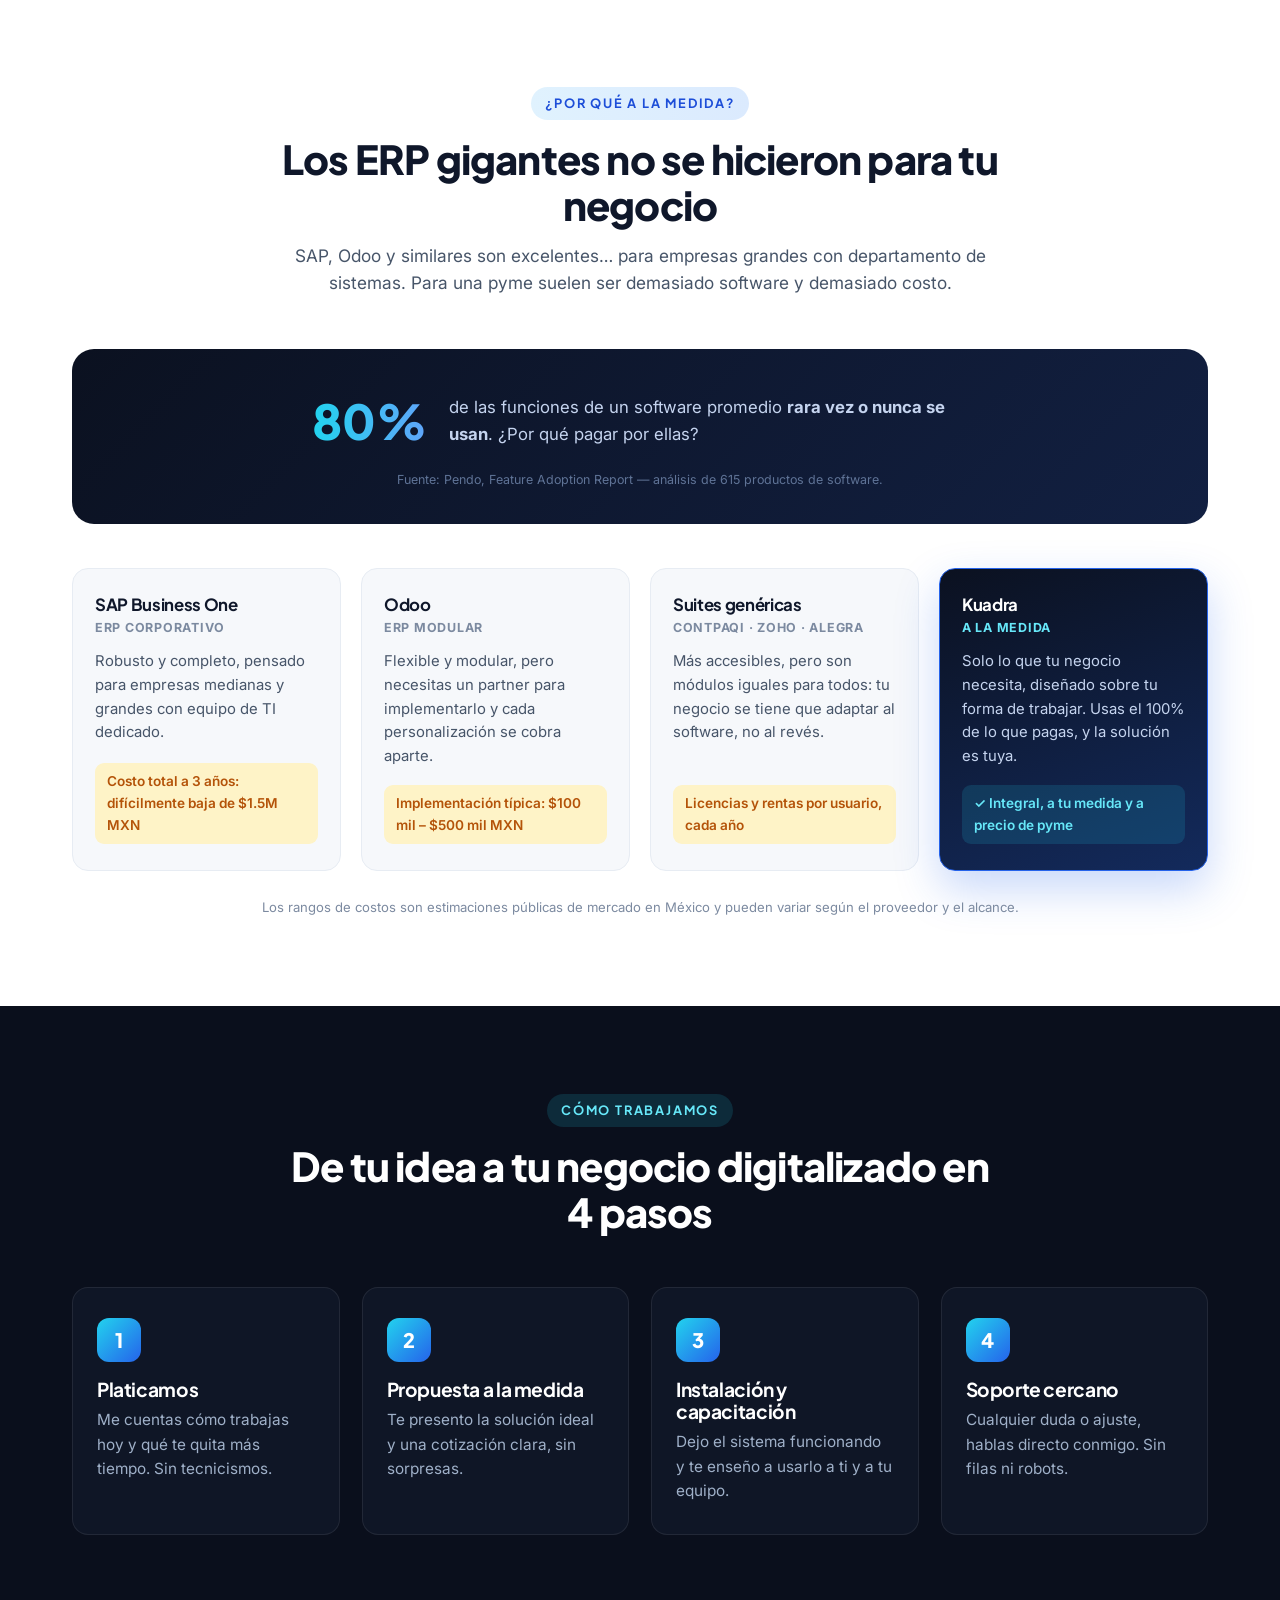
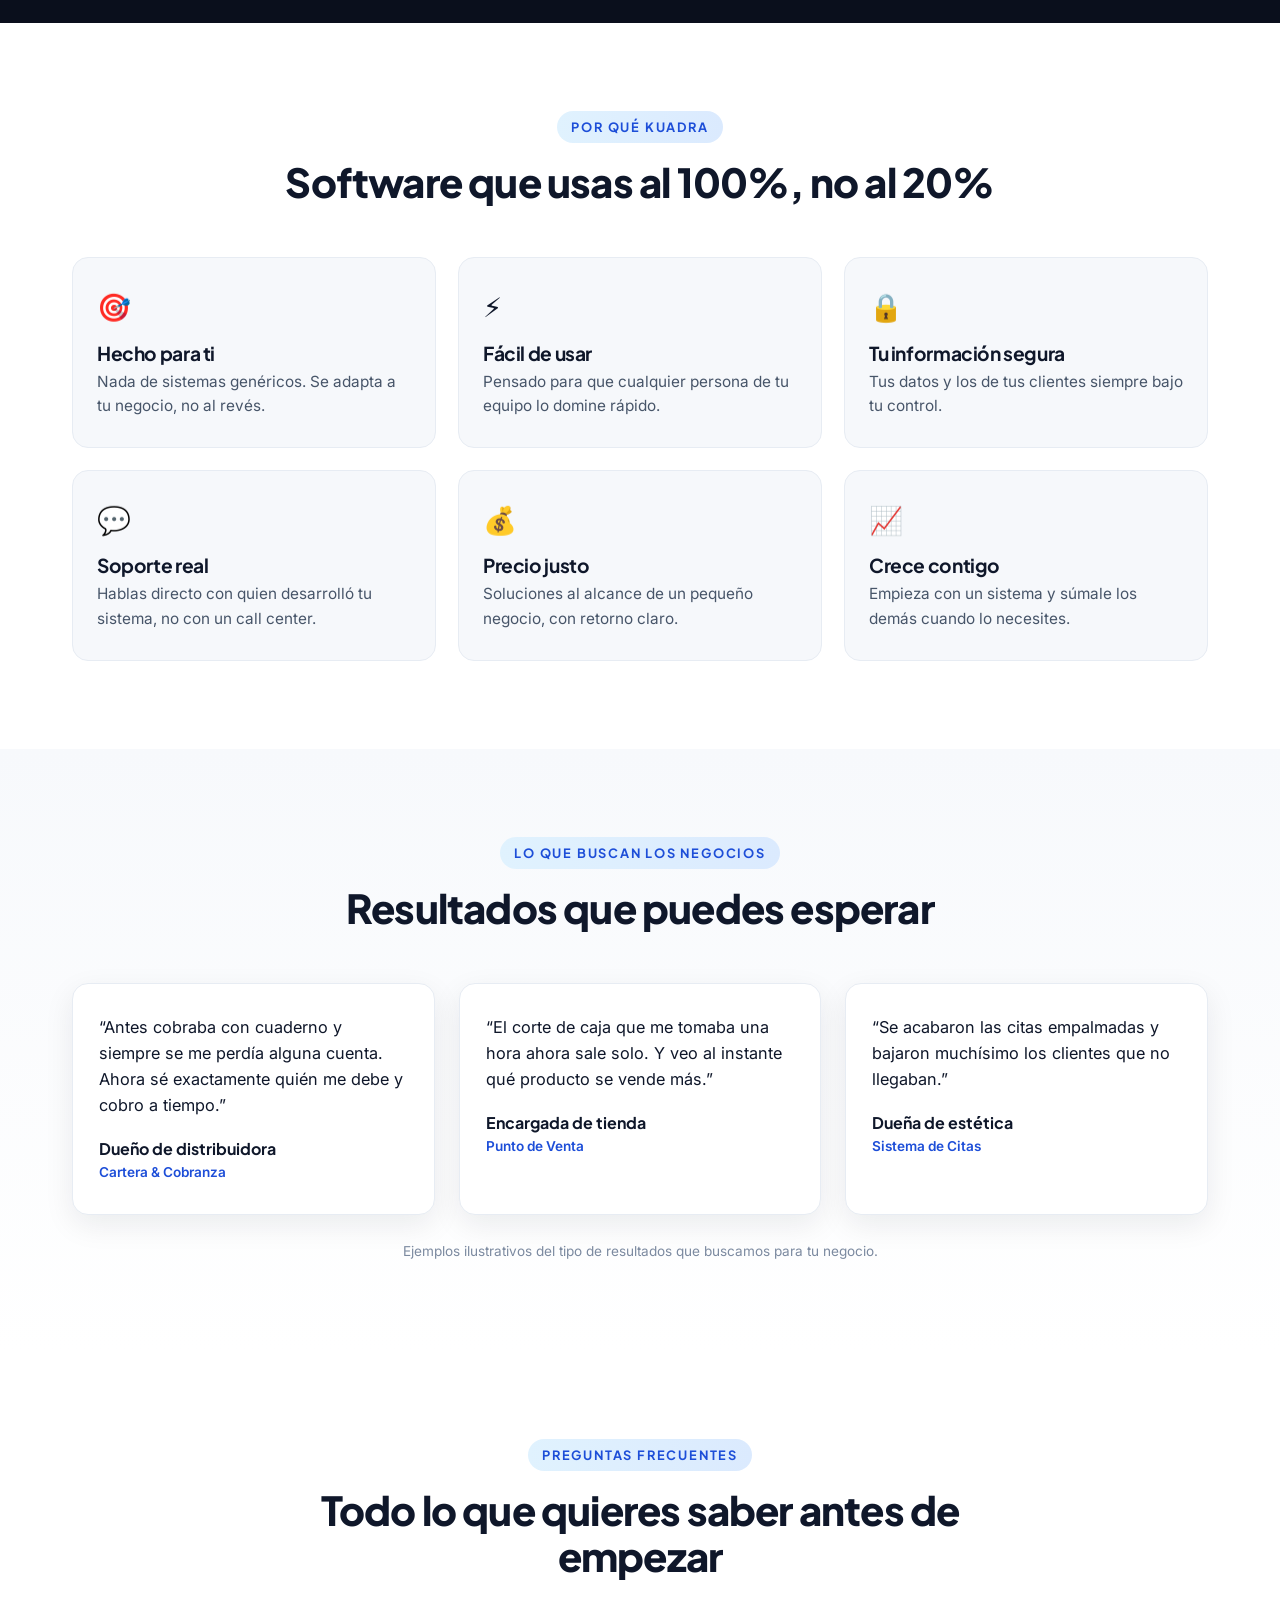
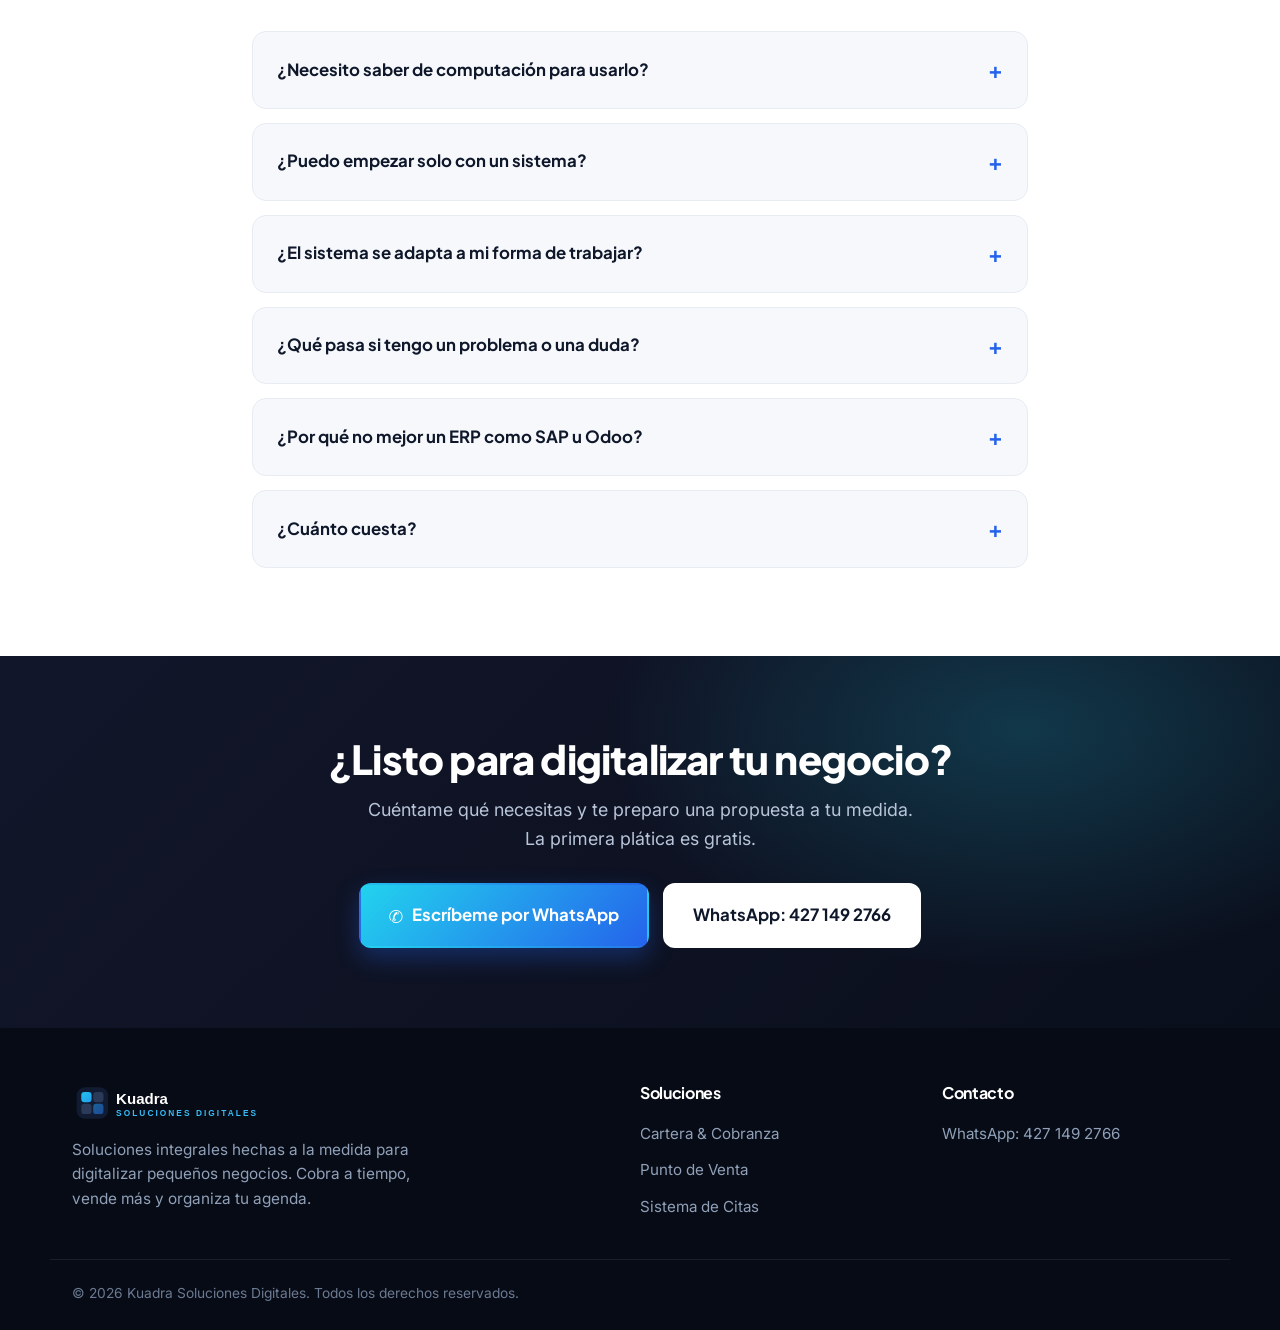
==== commit 8d4b520d: "Rebranding a Kuadra con paleta tecnológica y sección comparativa de ERPs - Nueva marca: Kuadra Soluc" ====
--- a/index.html
+++ b/index.html
@@ -3,15 +3,15 @@
 <head>
   <meta charset="UTF-8" />
   <meta name="viewport" content="width=device-width, initial-scale=1.0" />
-  <title>Pitbull Soluciones — Digitaliza tu negocio con software a la medida</title>
-  <meta name="description" content="Software a la medida para pequeños negocios: Cartera y Cobranza, Punto de Venta y Sistema de Citas. Digitaliza, cobra a tiempo y vende más. Pitbull Soluciones." />
-  <meta name="theme-color" content="#0a0f1c" />
+  <title>Kuadra — Soluciones digitales a la medida para tu negocio</title>
+  <meta name="description" content="Soluciones integrales hechas a la medida para pequeños negocios: Cartera y Cobranza, Punto de Venta y Sistema de Citas. Sin pagar por funciones que nunca usarás." />
+  <meta name="theme-color" content="#0b1120" />
   <link rel="icon" type="image/svg+xml" href="assets/favicon.svg" />
 
   <!-- Open Graph -->
   <meta property="og:type" content="website" />
-  <meta property="og:title" content="Pitbull Soluciones — Digitaliza tu negocio" />
-  <meta property="og:description" content="Software a la medida para pequeños negocios: cobra a tiempo, vende más y organiza tu agenda." />
+  <meta property="og:title" content="Kuadra — Soluciones digitales a tu medida" />
+  <meta property="og:description" content="Software hecho a la medida para pequeños negocios: cobra a tiempo, vende más y organiza tu agenda. Sin pagar por funciones que no usas." />
   <meta property="og:locale" content="es_MX" />
 
   <link rel="preconnect" href="https://fonts.googleapis.com" />
@@ -24,16 +24,16 @@
   <!-- ===== HEADER ===== -->
   <header class="site-header" id="top">
     <div class="container header-inner">
-      <a href="#top" class="brand" aria-label="Pitbull Soluciones - Inicio">
-        <img src="assets/logo.svg" alt="Pitbull Soluciones" width="180" height="40" />
+      <a href="#top" class="brand" aria-label="Kuadra - Inicio">
+        <img src="assets/logo.svg" alt="Kuadra Soluciones Digitales" width="188" height="40" />
       </a>
       <nav class="main-nav" aria-label="Navegación principal">
         <a href="#soluciones">Soluciones</a>
+        <a href="#comparativa">¿Por qué a la medida?</a>
         <a href="#proceso">Cómo trabajamos</a>
-        <a href="#beneficios">Beneficios</a>
         <a href="#faq">Preguntas</a>
       </nav>
-      <a class="btn btn-primary btn-sm header-cta" href="https://wa.me/524271492766?text=Hola%2C%20quiero%20digitalizar%20mi%20negocio%20con%20Pitbull%20Soluciones" target="_blank" rel="noopener">
+      <a class="btn btn-primary btn-sm header-cta" href="https://wa.me/524271492766?text=Hola%2C%20quiero%20digitalizar%20mi%20negocio%20con%20Kuadra" target="_blank" rel="noopener">
         <span class="wa-ico" aria-hidden="true">✆</span> Cotizar por WhatsApp
       </a>
       <button class="nav-toggle" id="navToggle" aria-label="Abrir menú" aria-expanded="false">
@@ -42,8 +42,8 @@
     </div>
     <div class="mobile-nav" id="mobileNav">
       <a href="#soluciones">Soluciones</a>
+      <a href="#comparativa">¿Por qué a la medida?</a>
       <a href="#proceso">Cómo trabajamos</a>
-      <a href="#beneficios">Beneficios</a>
       <a href="#faq">Preguntas</a>
       <a class="btn btn-primary" href="https://wa.me/524271492766" target="_blank" rel="noopener">Cotizar por WhatsApp</a>
     </div>
@@ -54,11 +54,11 @@
     <section class="hero">
       <div class="container hero-grid">
         <div class="hero-copy">
-          <span class="eyebrow">Software para pequeños negocios</span>
-          <h1>Digitaliza tu negocio y <span class="hl">deja de perder dinero</span> en el desorden.</h1>
+          <span class="eyebrow">Soluciones integrales a la medida</span>
+          <h1>Digitaliza tu negocio con software que <span class="hl">cuadra contigo</span>.</h1>
           <p class="lead">
-            Sistemas hechos a la medida para cobrar a tiempo, vender más rápido y llenar tu agenda.
-            Tú te dedicas a tu negocio; nosotros a que la tecnología trabaje para ti.
+            Soluciones integrales hechas a tu medida para cobrar a tiempo, vender más rápido y llenar tu agenda.
+            Sin módulos de relleno ni funciones que nunca vas a usar.
           </p>
           <div class="hero-actions">
             <a class="btn btn-primary btn-lg" href="https://wa.me/524271492766?text=Hola%2C%20quiero%20una%20cotizaci%C3%B3n%20para%20digitalizar%20mi%20negocio" target="_blank" rel="noopener">
@@ -177,6 +177,51 @@
             <a class="btn btn-outline" href="https://wa.me/524271492766?text=Me%20interesa%20el%20sistema%20de%20Citas" target="_blank" rel="noopener">Quiero este sistema →</a>
           </div>
         </article>
+      </div>
+    </section>
+
+    <!-- ===== COMPARE: ERPs grandes vs a la medida ===== -->
+    <section class="compare section" id="comparativa">
+      <div class="container">
+        <div class="section-head center">
+          <span class="eyebrow">¿Por qué a la medida?</span>
+          <h2>Los ERP gigantes no se hicieron para tu negocio</h2>
+          <p class="section-sub">SAP, Odoo y similares son excelentes… para empresas grandes con departamento de sistemas. Para una pyme suelen ser demasiado software y demasiado costo.</p>
+        </div>
+
+        <div class="stat-banner">
+          <strong>80%</strong>
+          <p>de las funciones de un software promedio <b>rara vez o nunca se usan</b>. ¿Por qué pagar por ellas?</p>
+          <small>Fuente: Pendo, Feature Adoption Report — análisis de 615 productos de software.</small>
+        </div>
+
+        <div class="comp-grid">
+          <div class="comp-card">
+            <h3>SAP Business One</h3>
+            <span class="comp-kind">ERP corporativo</span>
+            <p>Robusto y completo, pensado para empresas medianas y grandes con equipo de TI dedicado.</p>
+            <span class="comp-flag">Costo total a 3 años: difícilmente baja de $1.5M MXN</span>
+          </div>
+          <div class="comp-card">
+            <h3>Odoo</h3>
+            <span class="comp-kind">ERP modular</span>
+            <p>Flexible y modular, pero necesitas un partner para implementarlo y cada personalización se cobra aparte.</p>
+            <span class="comp-flag">Implementación típica: $100 mil – $500 mil MXN</span>
+          </div>
+          <div class="comp-card">
+            <h3>Suites genéricas</h3>
+            <span class="comp-kind">CONTPAQi · Zoho · Alegra</span>
+            <p>Más accesibles, pero son módulos iguales para todos: tu negocio se tiene que adaptar al software, no al revés.</p>
+            <span class="comp-flag">Licencias y rentas por usuario, cada año</span>
+          </div>
+          <div class="comp-card highlight">
+            <h3>Kuadra</h3>
+            <span class="comp-kind">A la medida</span>
+            <p>Solo lo que tu negocio necesita, diseñado sobre tu forma de trabajar. Usas el 100% de lo que pagas, y la solución es tuya.</p>
+            <span class="comp-flag">✓ Integral, a tu medida y a precio de pyme</span>
+          </div>
+        </div>
+        <p class="comp-note">Los rangos de costos son estimaciones públicas de mercado en México y pueden variar según el proveedor y el alcance.</p>
       </div>
     </section>
 
@@ -216,8 +261,8 @@
     <section class="benefits section" id="beneficios">
       <div class="container">
         <div class="section-head center">
-          <span class="eyebrow">Por qué Pitbull Soluciones</span>
-          <h2>Tecnología que muerde el problema, no tu presupuesto</h2>
+          <span class="eyebrow">Por qué Kuadra</span>
+          <h2>Software que usas al 100%, no al 20%</h2>
         </div>
         <div class="ben-grid">
           <div class="ben-card"><div class="ben-ico">🎯</div><h3>Hecho para ti</h3><p>Nada de sistemas genéricos. Se adapta a tu negocio, no al revés.</p></div>
@@ -280,8 +325,12 @@
             <p>Me escribes directo por WhatsApp. El soporte es personal, con la persona que desarrolló tu sistema.</p>
           </details>
           <details class="faq-item">
+            <summary>¿Por qué no mejor un ERP como SAP u Odoo?<span class="chev">+</span></summary>
+            <p>Son grandes herramientas, pero están pensadas para empresas con presupuesto y personal de sistemas. La mayoría de las pymes termina pagando licencias e implementaciones costosas para usar una fracción de las funciones. Con una solución a la medida pagas solo por lo que sí vas a usar.</p>
+          </details>
+          <details class="faq-item">
             <summary>¿Cuánto cuesta?<span class="chev">+</span></summary>
-            <p>Depende de qué sistema necesites y qué tan a la medida lo quieras. Escríbeme y te doy una cotización clara y sin compromiso.</p>
+            <p>Depende de qué sistema necesites y qué tan a la medida lo quieras. Escríbeme por WhatsApp y te doy una cotización clara y sin compromiso.</p>
           </details>
         </div>
       </div>
@@ -293,10 +342,10 @@
         <h2>¿Listo para digitalizar tu negocio?</h2>
         <p>Cuéntame qué necesitas y te preparo una propuesta a tu medida. La primera plática es gratis.</p>
         <div class="cta-actions">
-          <a class="btn btn-primary btn-lg" href="https://wa.me/524271492766?text=Hola%2C%20quiero%20digitalizar%20mi%20negocio%20con%20Pitbull%20Soluciones" target="_blank" rel="noopener">
+          <a class="btn btn-primary btn-lg" href="https://wa.me/524271492766?text=Hola%2C%20quiero%20digitalizar%20mi%20negocio%20con%20Kuadra" target="_blank" rel="noopener">
             <span class="wa-ico" aria-hidden="true">✆</span> Escríbeme por WhatsApp
           </a>
-          <a class="btn btn-light btn-lg" href="tel:+524271492766">Llamar: 427 149 2766</a>
+          <a class="btn btn-light btn-lg" href="https://wa.me/524271492766" target="_blank" rel="noopener">WhatsApp: 427 149 2766</a>
         </div>
       </div>
     </section>
@@ -306,8 +355,8 @@
   <footer class="site-footer">
     <div class="container footer-grid">
       <div class="footer-brand">
-        <img src="assets/logo-light.svg" alt="Pitbull Soluciones" width="180" height="40" />
-        <p>Software a la medida para digitalizar pequeños negocios. Cobra a tiempo, vende más y organiza tu agenda.</p>
+        <img src="assets/logo-light.svg" alt="Kuadra Soluciones Digitales" width="188" height="40" />
+        <p>Soluciones integrales hechas a la medida para digitalizar pequeños negocios. Cobra a tiempo, vende más y organiza tu agenda.</p>
       </div>
       <div class="footer-col">
         <h4>Soluciones</h4>
@@ -318,16 +367,15 @@
       <div class="footer-col">
         <h4>Contacto</h4>
         <a href="https://wa.me/524271492766" target="_blank" rel="noopener">WhatsApp: 427 149 2766</a>
-        <a href="tel:+524271492766">Llamar: 427 149 2766</a>
       </div>
     </div>
     <div class="container footer-bottom">
-      <span>© <span id="year">2026</span> Pitbull Soluciones. Todos los derechos reservados.</span>
+      <span>© <span id="year">2026</span> Kuadra Soluciones Digitales. Todos los derechos reservados.</span>
     </div>
   </footer>
 
   <!-- Floating WhatsApp -->
-  <a class="wa-float" href="https://wa.me/524271492766?text=Hola%2C%20quiero%20informaci%C3%B3n%20sobre%20las%20soluciones%20de%20Pitbull" target="_blank" rel="noopener" aria-label="Escríbenos por WhatsApp">
+  <a class="wa-float" href="https://wa.me/524271492766?text=Hola%2C%20quiero%20informaci%C3%B3n%20sobre%20las%20soluciones%20de%20Kuadra" target="_blank" rel="noopener" aria-label="Escríbenos por WhatsApp">
     <svg viewBox="0 0 32 32" width="30" height="30" aria-hidden="true"><path fill="#fff" d="M16 3C9.4 3 4 8.4 4 15c0 2.1.6 4.1 1.6 5.9L4 29l8.3-1.6c1.7.9 3.7 1.4 5.7 1.4 6.6 0 12-5.4 12-12S22.6 3 16 3zm0 21.8c-1.8 0-3.5-.5-5-1.4l-.4-.2-4.9 1 1-4.8-.2-.4C5.5 18.4 5 16.7 5 15 5 9 9.9 4.1 16 4.1S27 9 27 15 22.1 24.8 16 24.8zm5.5-7.4c-.3-.2-1.8-.9-2-1-.3-.1-.5-.2-.7.2s-.8 1-1 1.2-.4.2-.7 0c-.3-.2-1.3-.5-2.4-1.5-.9-.8-1.5-1.8-1.7-2.1s0-.5.1-.6l.5-.6c.2-.2.2-.3.3-.5s0-.4 0-.6c-.1-.2-.7-1.7-1-2.3-.3-.6-.5-.5-.7-.5h-.6c-.2 0-.5.1-.8.4s-1.1 1-1.1 2.6 1.1 3 1.3 3.2c.2.2 2.3 3.5 5.5 4.9.8.3 1.4.5 1.8.7.8.2 1.5.2 2 .1.6-.1 1.8-.7 2-1.5.3-.7.3-1.4.2-1.5-.1-.2-.3-.2-.6-.4z"/></svg>
   </a>
 
--- a/styles.css
+++ b/styles.css
@@ -8,9 +8,9 @@
   --ink:#0f172a;
   --ink-2:#475569;
   --muted:#7c8aa0;
-  --brand:#ff5722;
-  --brand-2:#ff8a3d;
-  --brand-ink:#d9480f;
+  --brand:#2563eb;
+  --brand-2:#22d3ee;
+  --brand-ink:#1d4ed8;
   --green:#0ca678;
   --blue:#4c6ef5;
   --purple:#7048e8;
@@ -45,7 +45,7 @@
 .eyebrow{
   display:inline-block;font-family:var(--font);font-weight:700;font-size:.8rem;
   letter-spacing:.14em;text-transform:uppercase;color:var(--brand-ink);
-  background:linear-gradient(90deg,#fff1e9,#ffe6d6);padding:6px 14px;border-radius:999px;margin-bottom:16px;
+  background:linear-gradient(90deg,#e0f2fe,#dbeafe);padding:6px 14px;border-radius:999px;margin-bottom:16px;
 }
 h1{font-size:clamp(2.1rem,5vw,3.5rem);font-weight:800}
 h2{font-size:clamp(1.7rem,3.6vw,2.5rem);font-weight:800}
@@ -62,14 +62,14 @@
 }
 .btn-sm{padding:9px 16px;font-size:.9rem}
 .btn-lg{padding:16px 28px;font-size:1.05rem}
-.btn-primary{background:linear-gradient(135deg,var(--brand-2),var(--brand));color:#fff;box-shadow:0 10px 24px rgba(255,87,34,.32)}
-.btn-primary:hover{transform:translateY(-2px);box-shadow:0 16px 30px rgba(255,87,34,.42)}
+.btn-primary{background:linear-gradient(135deg,var(--brand-2),var(--brand));color:#fff;box-shadow:0 10px 24px rgba(37,99,235,.32)}
+.btn-primary:hover{transform:translateY(-2px);box-shadow:0 16px 30px rgba(37,99,235,.42)}
 .btn-ghost{background:rgba(255,255,255,.06);color:#fff;border-color:rgba(255,255,255,.22)}
 .btn-ghost:hover{background:rgba(255,255,255,.14);transform:translateY(-2px)}
 .btn-dark-ghost{background:#fff;color:var(--ink);border-color:#dbe2ec;box-shadow:var(--shadow)}
 .btn-dark-ghost:hover{border-color:var(--brand);color:var(--brand-ink);transform:translateY(-2px)}
-.btn-outline{background:transparent;color:var(--brand-ink);border-color:#ffd0b8}
-.btn-outline:hover{background:#fff5f0;transform:translateY(-2px)}
+.btn-outline{background:transparent;color:var(--brand-ink);border-color:#bfdbfe}
+.btn-outline:hover{background:#eff6ff;transform:translateY(-2px)}
 .btn-light{background:#fff;color:var(--ink);border-color:#fff}
 .btn-light:hover{transform:translateY(-2px);box-shadow:var(--shadow)}
 .wa-ico{font-size:1.05em;transform:translateY(1px)}
@@ -99,8 +99,8 @@
 .hero{
   position:relative;padding:70px 0 86px;
   background:
-    radial-gradient(1100px 600px at 80% -10%,rgba(255,138,61,.16),transparent 60%),
-    radial-gradient(900px 500px at 0% 20%,rgba(76,110,245,.10),transparent 55%),
+    radial-gradient(1100px 600px at 80% -10%,rgba(34,211,238,.16),transparent 60%),
+    radial-gradient(900px 500px at 0% 20%,rgba(37,99,235,.10),transparent 55%),
     linear-gradient(180deg,#fbfcfe,#f4f7fb);
   overflow:hidden;
 }
@@ -146,9 +146,32 @@
 .check-list li{position:relative;padding-left:32px;color:var(--ink);font-weight:500}
 .check-list li::before{content:"✓";position:absolute;left:0;top:0;width:22px;height:22px;border-radius:50%;background:linear-gradient(135deg,var(--brand-2),var(--brand));color:#fff;font-size:.75rem;font-weight:800;display:grid;place-items:center}
 
+/* ============ Compare (ERPs vs a la medida) ============ */
+.compare{background:var(--surface)}
+.stat-banner{
+  display:flex;flex-wrap:wrap;align-items:center;justify-content:center;gap:10px 22px;
+  background:linear-gradient(135deg,#0b1120,#122042);border-radius:var(--radius-lg);
+  padding:34px 30px;margin-bottom:44px;text-align:center;
+}
+.stat-banner strong{font-family:var(--font);font-size:clamp(2rem,4.5vw,3rem);font-weight:800;background:linear-gradient(90deg,#22d3ee,#60a5fa);-webkit-background-clip:text;background-clip:text;color:transparent}
+.stat-banner p{color:#c5d4ef;font-size:1.05rem;max-width:520px;text-align:left}
+.stat-banner small{flex-basis:100%;color:#5f7396;font-size:.78rem}
+.comp-grid{display:grid;grid-template-columns:repeat(4,1fr);gap:20px;align-items:stretch}
+.comp-card{border:1px solid var(--line);border-radius:var(--radius);padding:26px 22px;background:var(--surface-2);display:flex;flex-direction:column}
+.comp-card h3{font-size:1.05rem;margin-bottom:4px}
+.comp-card .comp-kind{font-size:.78rem;font-weight:700;letter-spacing:.06em;text-transform:uppercase;color:var(--muted);margin-bottom:12px}
+.comp-card p{color:var(--ink-2);font-size:.93rem;flex:1}
+.comp-card .comp-flag{margin-top:16px;font-size:.85rem;font-weight:600;color:#b45309;background:#fef3c7;border-radius:9px;padding:8px 12px}
+.comp-card.highlight{background:linear-gradient(160deg,#0b1120,#132a5c);border:1px solid #2563eb;box-shadow:0 18px 44px rgba(37,99,235,.25)}
+.comp-card.highlight h3{color:#fff}
+.comp-card.highlight .comp-kind{color:#67e8f9}
+.comp-card.highlight p{color:#c5d4ef}
+.comp-card.highlight .comp-flag{background:rgba(34,211,238,.14);color:#67e8f9}
+.comp-note{text-align:center;color:var(--muted);font-size:.82rem;margin-top:26px}
+
 /* ============ Process ============ */
 .process{background:var(--bg);color:#fff}
-.process .eyebrow{background:rgba(255,138,61,.16);color:var(--brand-2)}
+.process .eyebrow{background:rgba(34,211,238,.14);color:#67e8f9}
 .steps{list-style:none;display:grid;grid-template-columns:repeat(4,1fr);gap:22px;counter-reset:s}
 .step{position:relative;background:var(--bg-soft);border:1px solid rgba(255,255,255,.08);border-radius:var(--radius);padding:30px 24px}
 .step-num{width:44px;height:44px;border-radius:12px;background:linear-gradient(135deg,var(--brand-2),var(--brand));color:#fff;font-family:var(--font);font-weight:800;font-size:1.25rem;display:grid;place-items:center;margin-bottom:16px}
@@ -159,7 +182,7 @@
 .benefits{background:var(--surface)}
 .ben-grid{display:grid;grid-template-columns:repeat(3,1fr);gap:22px}
 .ben-card{border:1px solid var(--line);border-radius:var(--radius);padding:28px 24px;background:var(--surface-2);transition:transform .2s,box-shadow .2s,border-color .2s}
-.ben-card:hover{transform:translateY(-4px);box-shadow:var(--shadow);border-color:#ffd8c4}
+.ben-card:hover{transform:translateY(-4px);box-shadow:var(--shadow);border-color:#bfdbfe}
 .ben-ico{font-size:1.7rem;margin-bottom:12px}
 .ben-card h3{margin-bottom:6px}
 .ben-card p{color:var(--ink-2);font-size:.96rem}
@@ -187,7 +210,7 @@
 /* ============ Final CTA ============ */
 .cta-final{
   background:
-    radial-gradient(700px 400px at 80% 20%,rgba(255,138,61,.25),transparent 60%),
+    radial-gradient(700px 400px at 80% 20%,rgba(34,211,238,.20),transparent 60%),
     linear-gradient(135deg,#12162a,#0a0f1c);
   color:#fff;padding:80px 0;text-align:center;
 }
@@ -228,6 +251,8 @@
   .hero-visual{max-width:520px;margin:0 auto}
   .stats-grid{grid-template-columns:repeat(2,1fr);gap:26px}
   .problem-grid,.ben-grid,.test-grid{grid-template-columns:1fr}
+  .comp-grid{grid-template-columns:repeat(2,1fr)}
+  .stat-banner p{text-align:center}
   .steps{grid-template-columns:repeat(2,1fr)}
   .sol-row,.sol-row.reverse .sol-media{grid-template-columns:1fr;order:0}
   .sol-media{order:0!important}
@@ -238,6 +263,7 @@
 @media(max-width:560px){
   .section{padding:64px 0}
   .steps{grid-template-columns:1fr}
+  .comp-grid{grid-template-columns:1fr}
   .cta-actions,.hero-actions{flex-direction:column}
   .btn-lg{width:100%}
   .btn{white-space:normal}
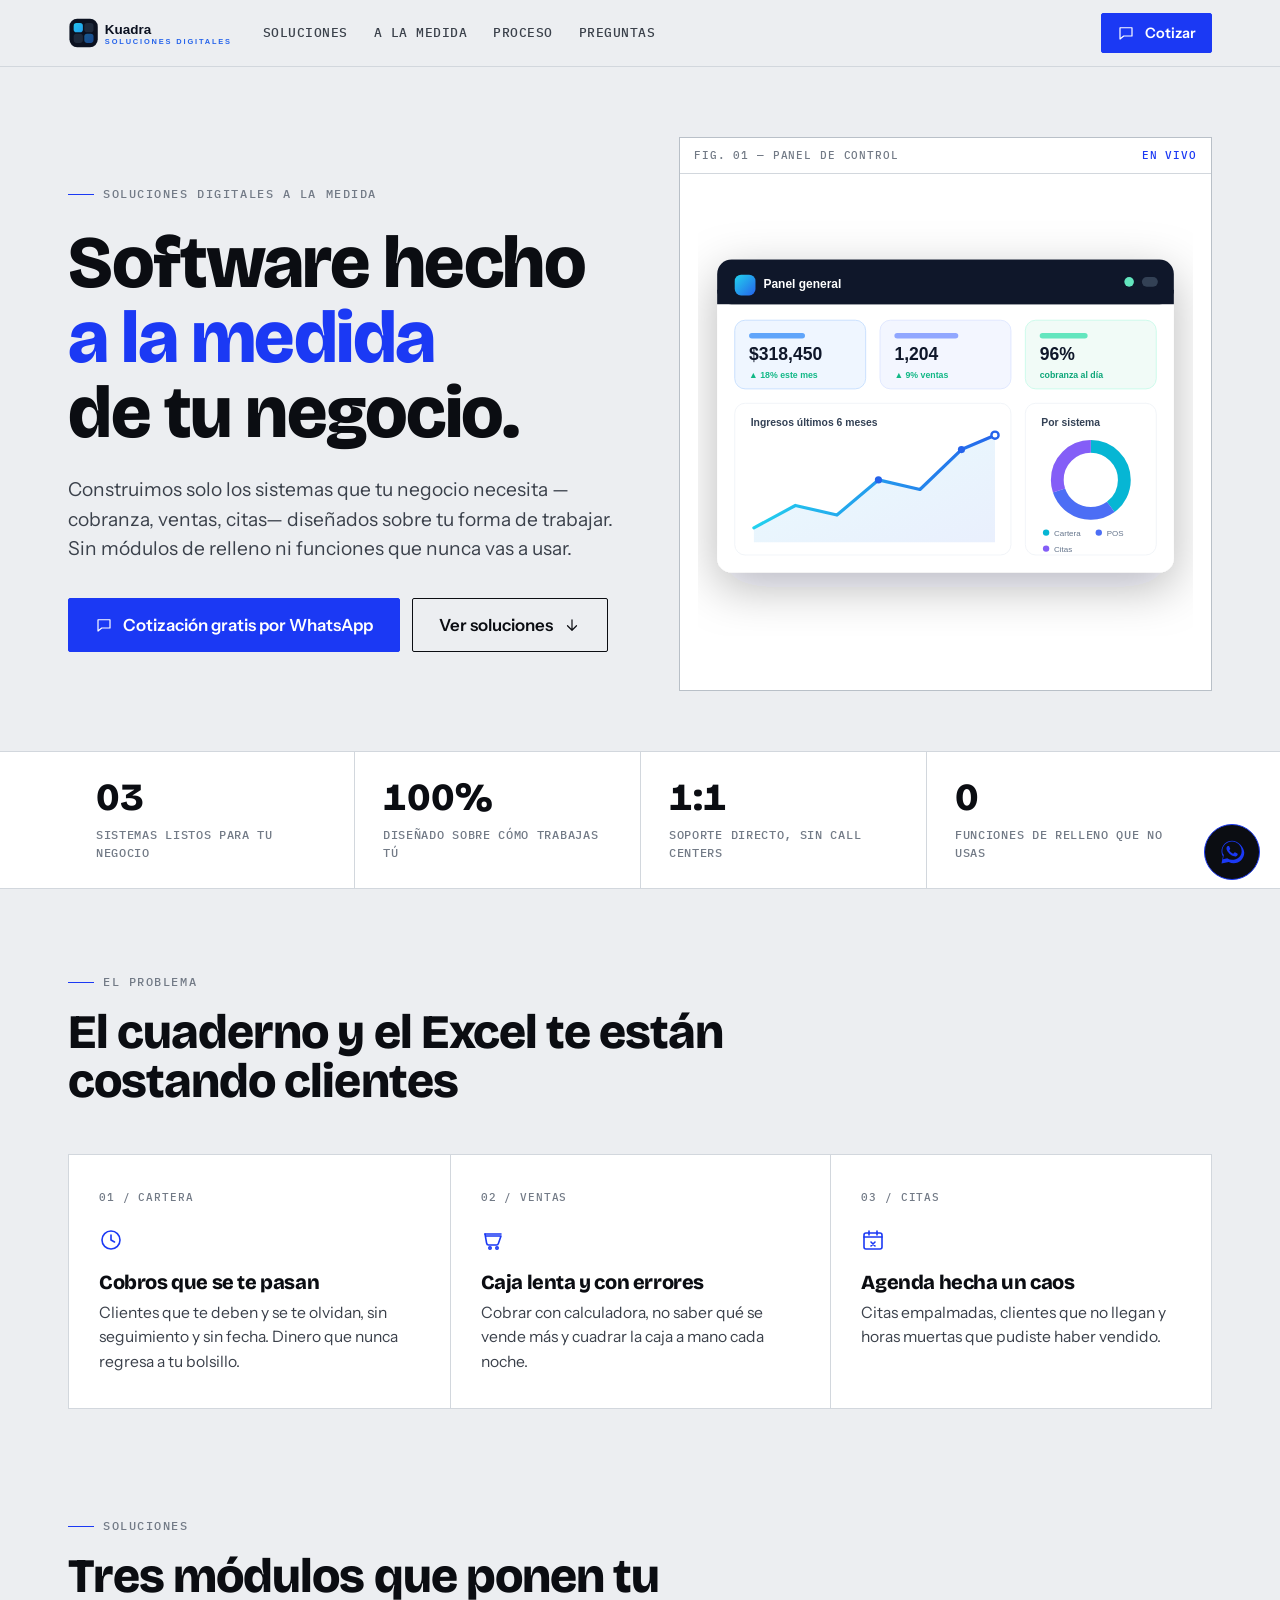
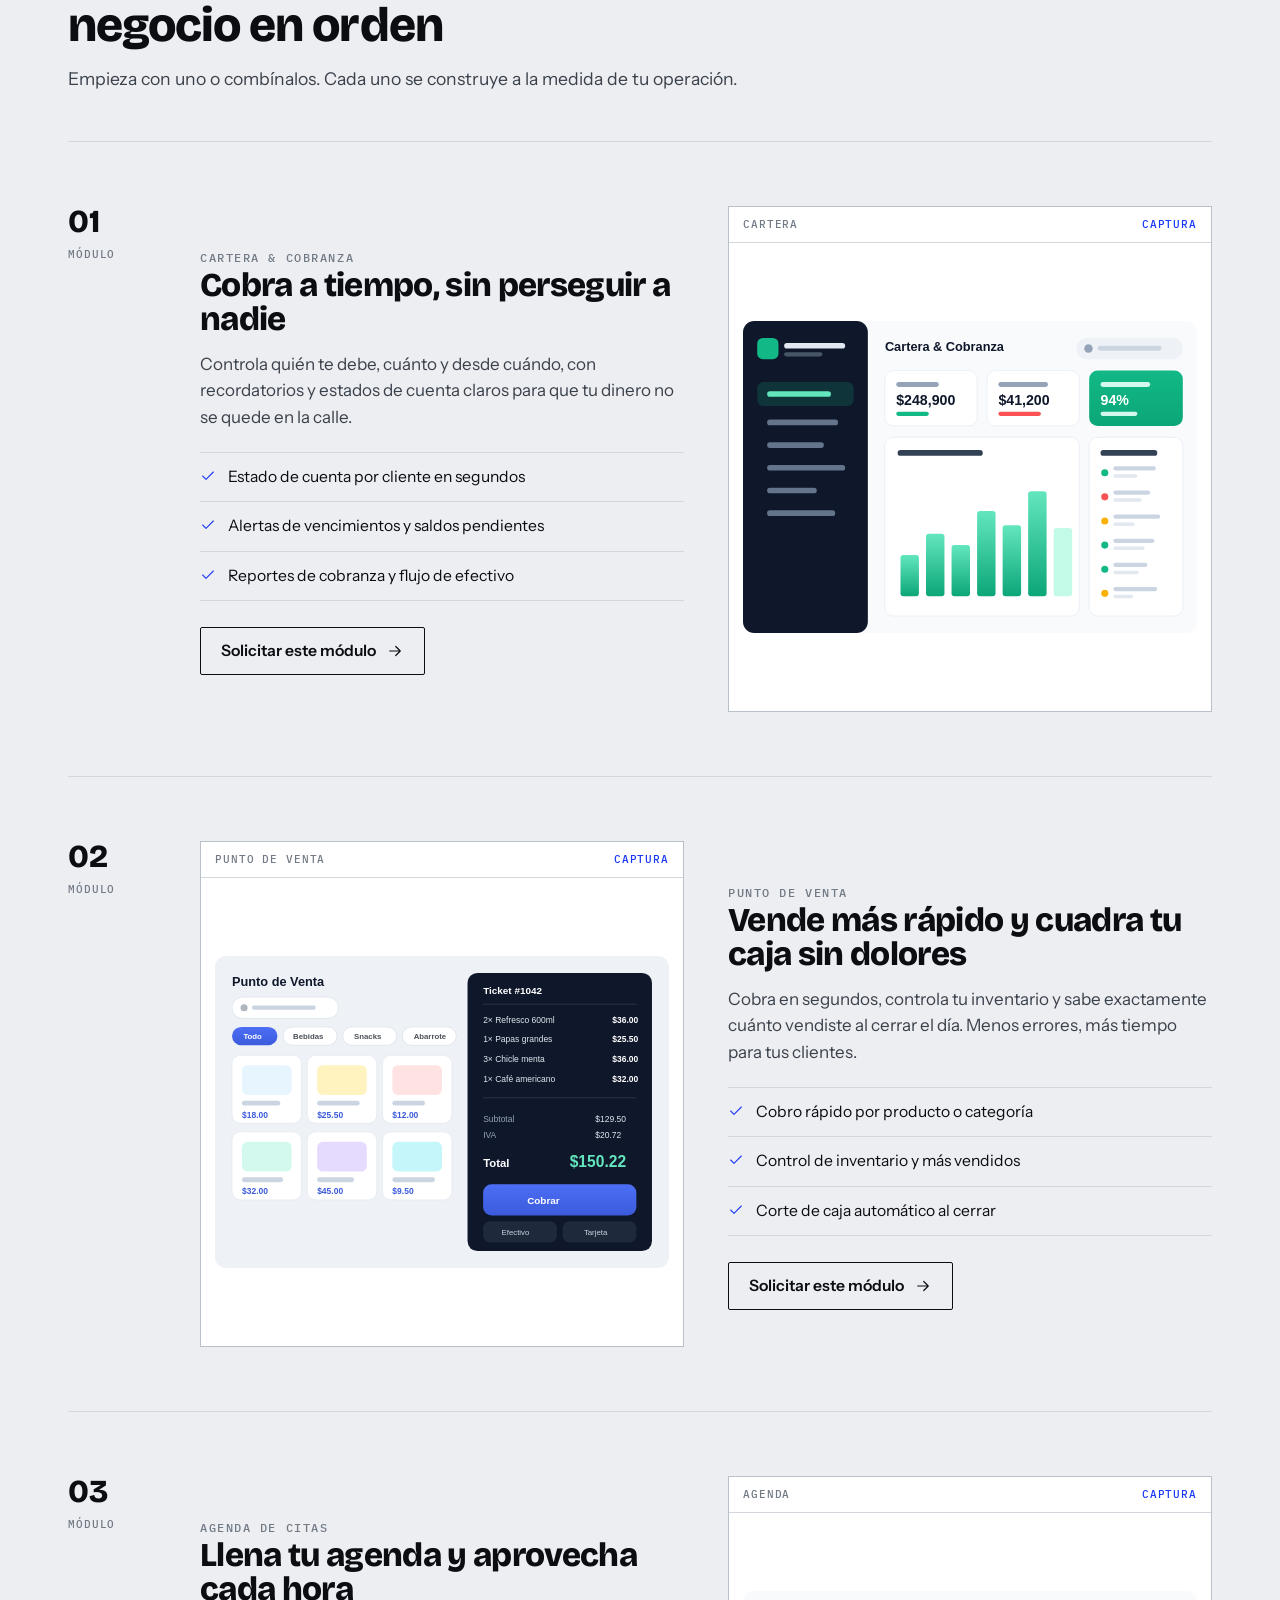
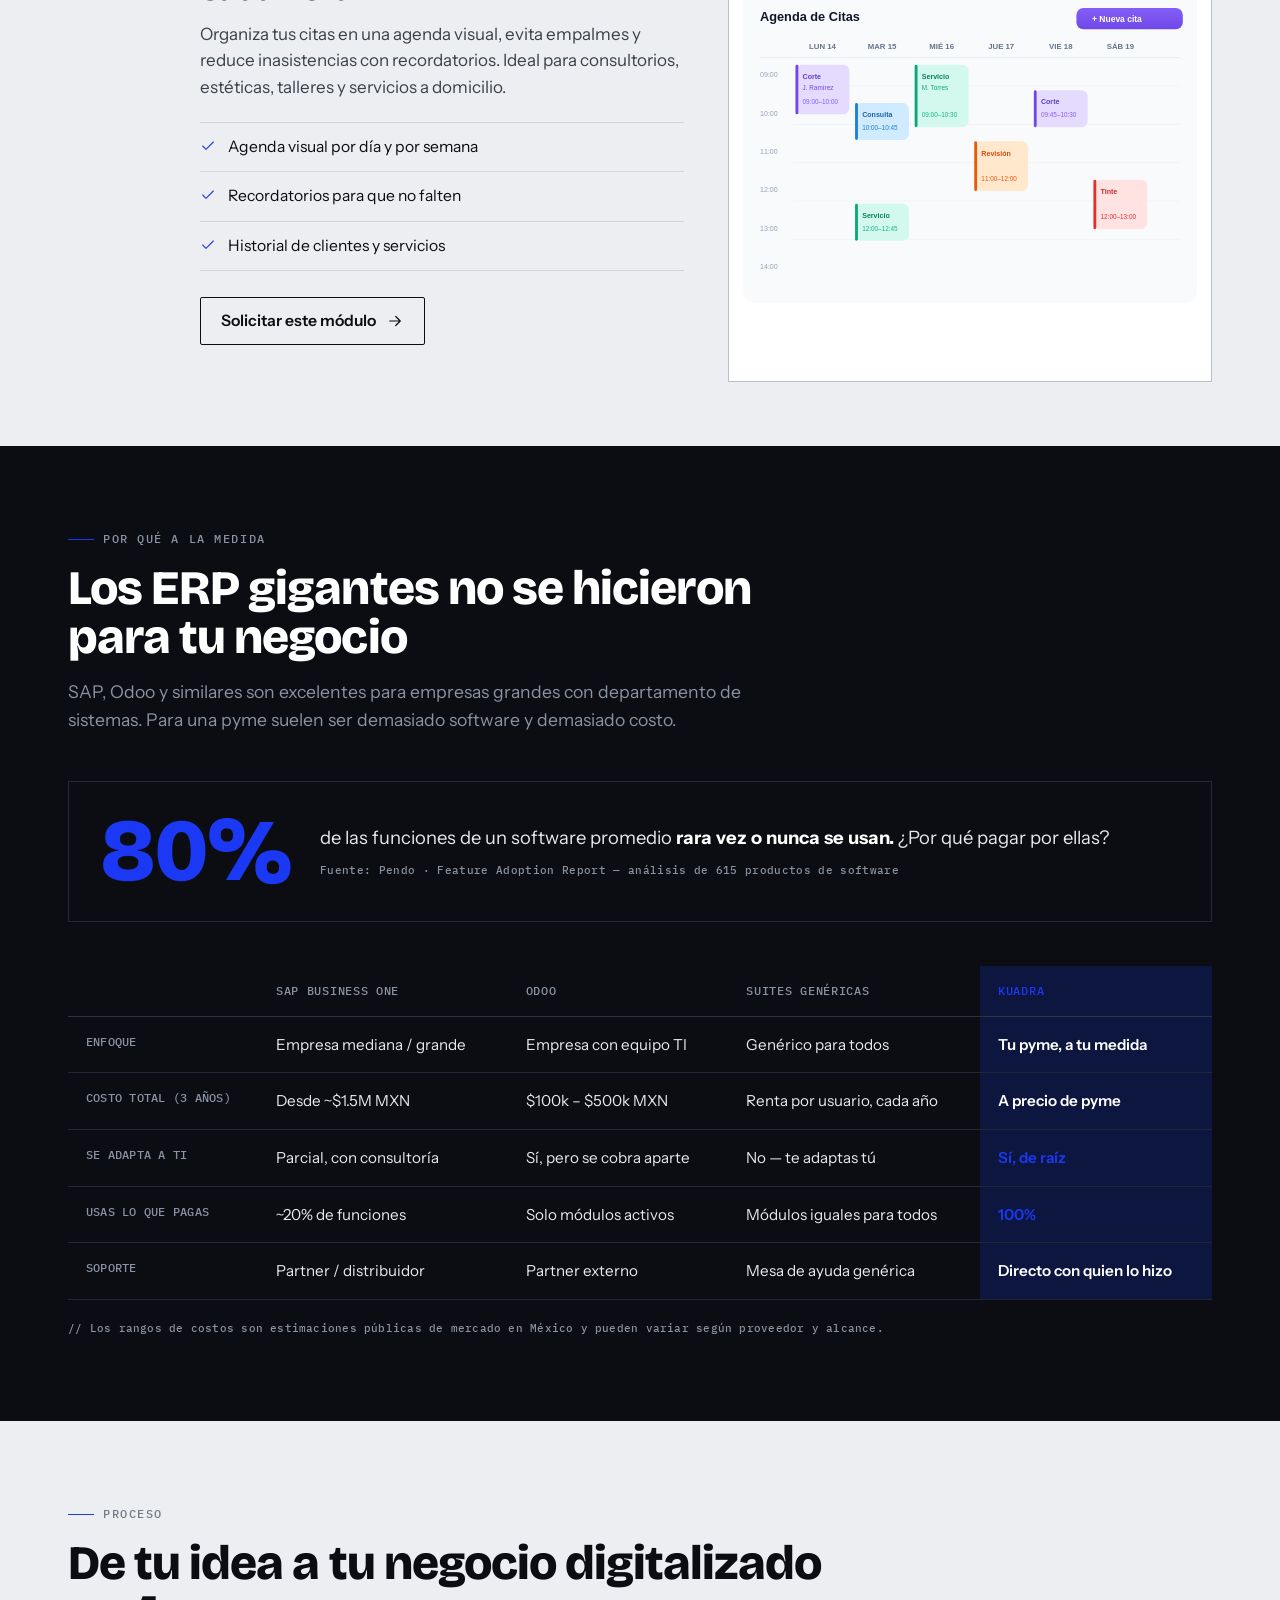
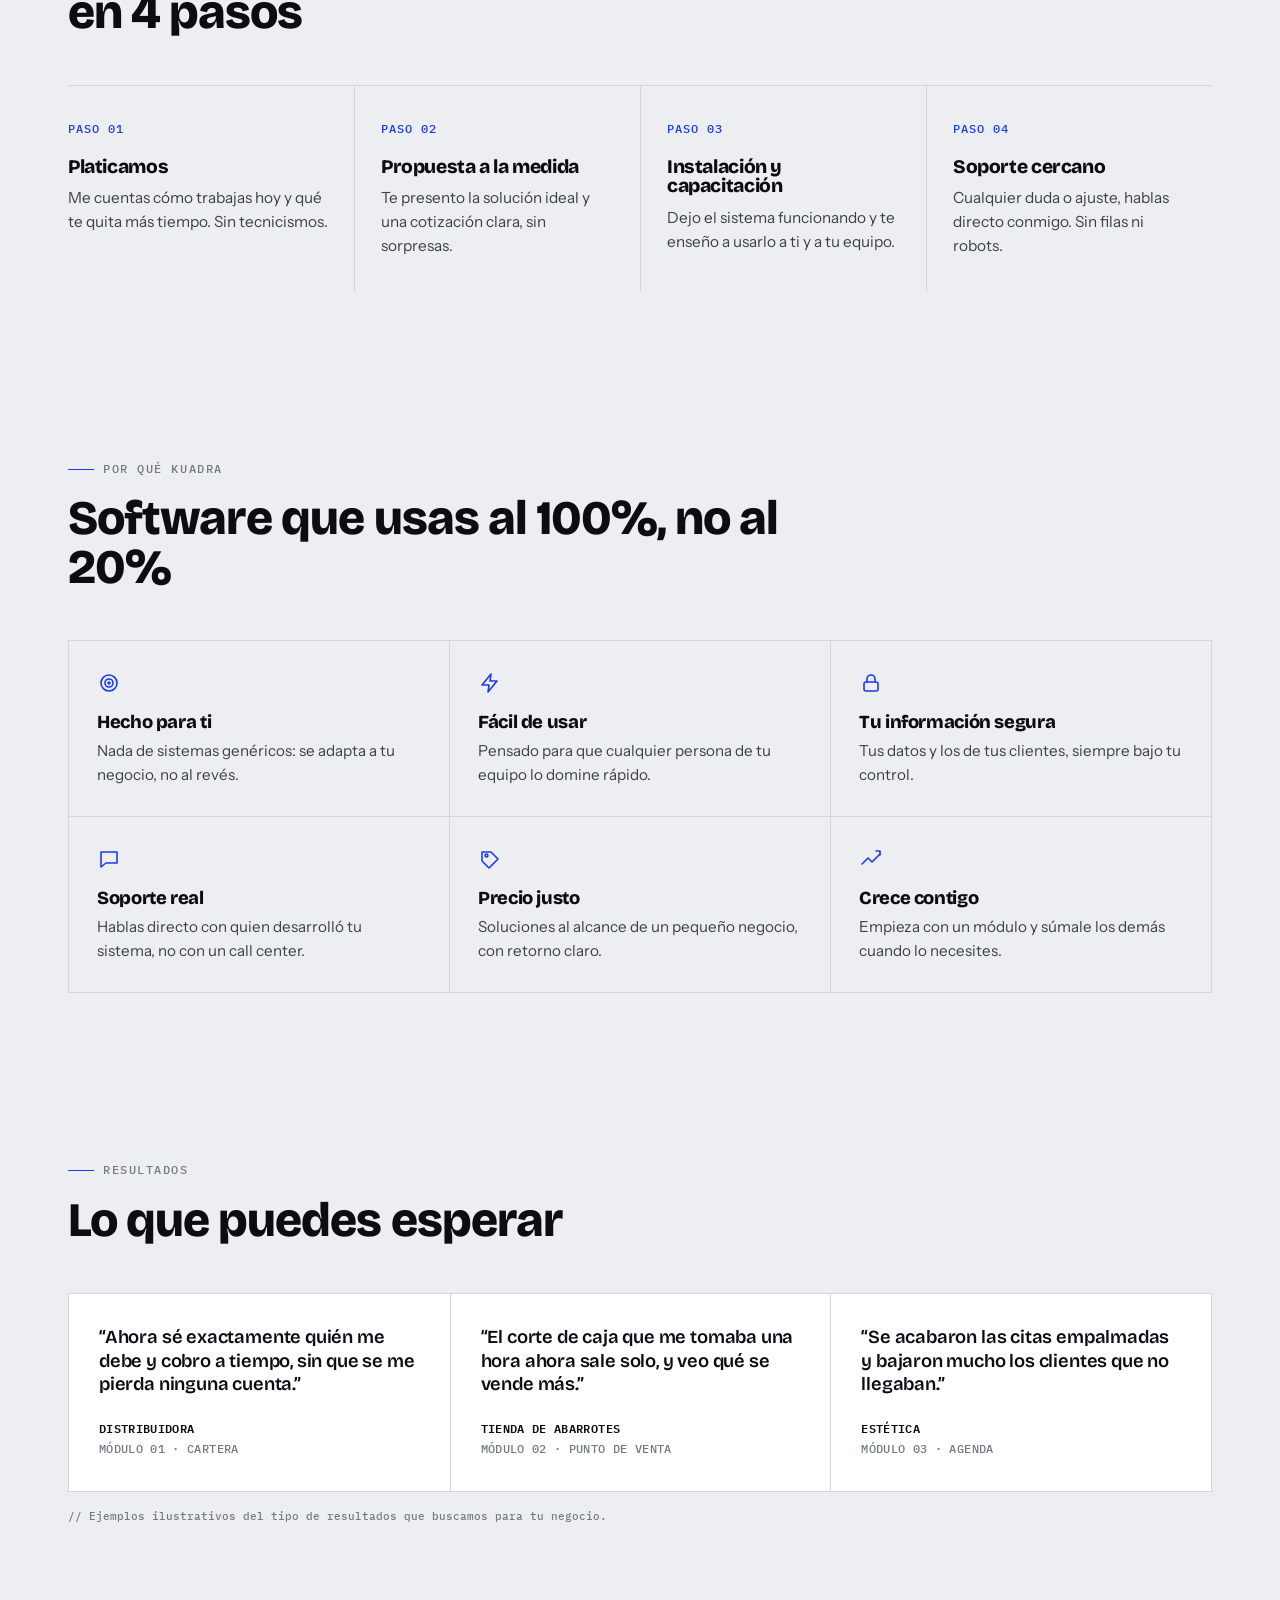
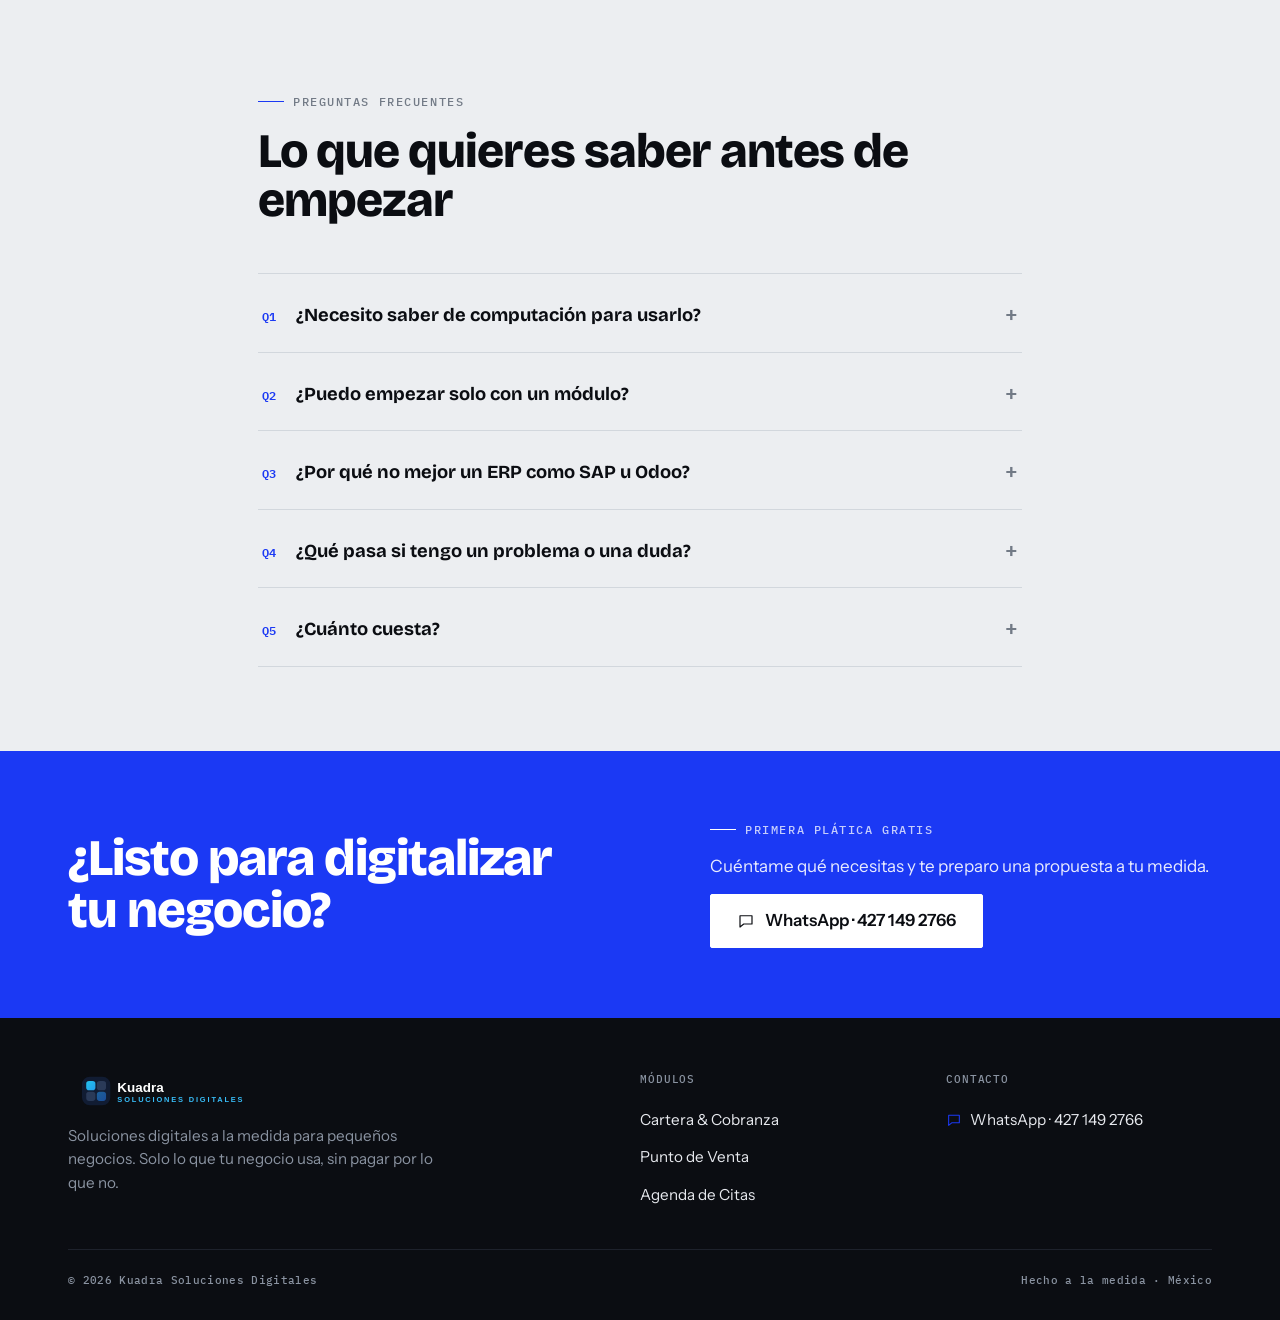
==== commit 5ba987ed: "Rediseño técnico/suizo con tipografías propias e iconos SVG - Nueva dirección visual (menos "IA"): c" ====
--- a/index.html
+++ b/index.html
@@ -3,380 +3,405 @@
 <head>
   <meta charset="UTF-8" />
   <meta name="viewport" content="width=device-width, initial-scale=1.0" />
-  <title>Kuadra — Soluciones digitales a la medida para tu negocio</title>
-  <meta name="description" content="Soluciones integrales hechas a la medida para pequeños negocios: Cartera y Cobranza, Punto de Venta y Sistema de Citas. Sin pagar por funciones que nunca usarás." />
-  <meta name="theme-color" content="#0b1120" />
+  <title>Kuadra — Software a la medida para tu negocio</title>
+  <meta name="description" content="Kuadra construye soluciones digitales a la medida para pequeños negocios: cartera y cobranza, punto de venta y agenda de citas. Solo lo que tu negocio usa, sin pagar por lo que no." />
+  <meta name="theme-color" content="#0b0d12" />
   <link rel="icon" type="image/svg+xml" href="assets/favicon.svg" />
-
-  <!-- Open Graph -->
   <meta property="og:type" content="website" />
-  <meta property="og:title" content="Kuadra — Soluciones digitales a tu medida" />
-  <meta property="og:description" content="Software hecho a la medida para pequeños negocios: cobra a tiempo, vende más y organiza tu agenda. Sin pagar por funciones que no usas." />
+  <meta property="og:title" content="Kuadra — Software a la medida para tu negocio" />
+  <meta property="og:description" content="Soluciones digitales a la medida para pequeños negocios. Solo lo que tu negocio usa." />
   <meta property="og:locale" content="es_MX" />
-
-  <link rel="preconnect" href="https://fonts.googleapis.com" />
-  <link rel="preconnect" href="https://fonts.gstatic.com" crossorigin />
-  <link href="https://fonts.googleapis.com/css2?family=Plus+Jakarta+Sans:wght@400;500;600;700;800&family=Inter:wght@400;500;600&display=swap" rel="stylesheet" />
   <link rel="stylesheet" href="styles.css" />
 </head>
 <body>
 
-  <!-- ===== HEADER ===== -->
-  <header class="site-header" id="top">
-    <div class="container header-inner">
-      <a href="#top" class="brand" aria-label="Kuadra - Inicio">
+  <!-- ============ HEADER ============ -->
+  <header class="hdr" id="top">
+    <div class="wrap hdr__in">
+      <a href="#top" class="brand" aria-label="Kuadra — inicio">
         <img src="assets/logo.svg" alt="Kuadra Soluciones Digitales" width="188" height="40" />
       </a>
-      <nav class="main-nav" aria-label="Navegación principal">
+      <nav class="nav" aria-label="Principal">
         <a href="#soluciones">Soluciones</a>
-        <a href="#comparativa">¿Por qué a la medida?</a>
-        <a href="#proceso">Cómo trabajamos</a>
+        <a href="#comparativa">A la medida</a>
+        <a href="#proceso">Proceso</a>
         <a href="#faq">Preguntas</a>
       </nav>
-      <a class="btn btn-primary btn-sm header-cta" href="https://wa.me/524271492766?text=Hola%2C%20quiero%20digitalizar%20mi%20negocio%20con%20Kuadra" target="_blank" rel="noopener">
-        <span class="wa-ico" aria-hidden="true">✆</span> Cotizar por WhatsApp
+      <a class="btn btn--accent btn--sm hdr__cta" href="https://wa.me/524271492766?text=Hola%2C%20quiero%20una%20cotizaci%C3%B3n%20de%20Kuadra" target="_blank" rel="noopener">
+        <svg class="i ico" viewBox="0 0 24 24" aria-hidden="true"><path d="M4 5h16v11H9l-5 4z"/></svg>
+        Cotizar
       </a>
-      <button class="nav-toggle" id="navToggle" aria-label="Abrir menú" aria-expanded="false">
-        <span></span><span></span><span></span>
-      </button>
+      <button class="burger" id="burger" aria-label="Menú" aria-expanded="false"><span></span><span></span><span></span></button>
     </div>
-    <div class="mobile-nav" id="mobileNav">
+    <div class="mnav" id="mnav">
       <a href="#soluciones">Soluciones</a>
-      <a href="#comparativa">¿Por qué a la medida?</a>
-      <a href="#proceso">Cómo trabajamos</a>
+      <a href="#comparativa">A la medida</a>
+      <a href="#proceso">Proceso</a>
       <a href="#faq">Preguntas</a>
-      <a class="btn btn-primary" href="https://wa.me/524271492766" target="_blank" rel="noopener">Cotizar por WhatsApp</a>
+      <a class="btn btn--accent" href="https://wa.me/524271492766" target="_blank" rel="noopener">Cotizar por WhatsApp</a>
     </div>
   </header>
 
   <main>
-    <!-- ===== HERO ===== -->
+    <!-- ============ HERO ============ -->
     <section class="hero">
-      <div class="container hero-grid">
-        <div class="hero-copy">
-          <span class="eyebrow">Soluciones integrales a la medida</span>
-          <h1>Digitaliza tu negocio con software que <span class="hl">cuadra contigo</span>.</h1>
-          <p class="lead">
-            Soluciones integrales hechas a tu medida para cobrar a tiempo, vender más rápido y llenar tu agenda.
-            Sin módulos de relleno ni funciones que nunca vas a usar.
-          </p>
-          <div class="hero-actions">
-            <a class="btn btn-primary btn-lg" href="https://wa.me/524271492766?text=Hola%2C%20quiero%20una%20cotizaci%C3%B3n%20para%20digitalizar%20mi%20negocio" target="_blank" rel="noopener">
-              <span class="wa-ico" aria-hidden="true">✆</span> Cotización gratis por WhatsApp
+      <div class="wrap hero__in">
+        <div class="hero__copy">
+          <span class="kicker">Soluciones digitales a la medida</span>
+          <h1>Software hecho <span class="accent">a la medida</span> de tu negocio.</h1>
+          <p class="hero__lead">Construimos solo los sistemas que tu negocio necesita —cobranza, ventas, citas— diseñados sobre tu forma de trabajar. Sin módulos de relleno ni funciones que nunca vas a usar.</p>
+          <div class="hero__cta">
+            <a class="btn btn--accent btn--lg" href="https://wa.me/524271492766?text=Hola%2C%20quiero%20una%20cotizaci%C3%B3n%20para%20digitalizar%20mi%20negocio" target="_blank" rel="noopener">
+              <svg class="i ico" viewBox="0 0 24 24" aria-hidden="true"><path d="M4 5h16v11H9l-5 4z"/></svg>
+              Cotización gratis por WhatsApp
             </a>
-            <a class="btn btn-dark-ghost btn-lg" href="#soluciones">Ver soluciones ↓</a>
-          </div>
-          <ul class="hero-badges">
-            <li>✓ Sin mensualidades ocultas</li>
-            <li>✓ Instalación y capacitación incluidas</li>
-            <li>✓ Soporte directo con quien lo desarrolló</li>
-          </ul>
-        </div>
-        <div class="hero-visual">
-          <img src="assets/hero-dashboard.svg" alt="Panel de control mostrando ingresos, ventas y cobranza" width="620" height="480" loading="eager" />
-        </div>
-      </div>
-    </section>
-
-    <!-- ===== TRUST BAR / STATS ===== -->
-    <section class="stats" aria-label="Resultados">
-      <div class="container stats-grid">
-        <div class="stat"><strong data-count="3">3</strong><span>Sistemas listos para tu negocio</span></div>
-        <div class="stat"><strong data-count="90" data-suffix="%">90%</strong><span>Menos tiempo en tareas manuales</span></div>
-        <div class="stat"><strong data-count="100" data-suffix="%">100%</strong><span>Adaptado a cómo trabajas tú</span></div>
-        <div class="stat"><strong>1&nbsp;a&nbsp;1</strong><span>Atención directa, sin call centers</span></div>
-      </div>
-    </section>
-
-    <!-- ===== PROBLEM ===== -->
-    <section class="problem section">
-      <div class="container">
-        <div class="section-head center">
-          <span class="eyebrow">¿Te suena familiar?</span>
-          <h2>El papel, el cuaderno y el Excel te están costando clientes</h2>
-        </div>
-        <div class="problem-grid">
-          <div class="prob-card">
-            <div class="prob-ico">📉</div>
-            <h3>Cuentas por cobrar olvidadas</h3>
-            <p>Clientes que se te pasan, deudas sin seguimiento y dinero que nunca regresa a tu bolsillo.</p>
-          </div>
-          <div class="prob-card">
-            <div class="prob-ico">🐌</div>
-            <h3>Ventas lentas y errores de caja</h3>
-            <p>Cobrar con calculadora, no saber qué se vende más y cuadrar la caja a mano cada noche.</p>
-          </div>
-          <div class="prob-card">
-            <div class="prob-ico">📵</div>
-            <h3>Agenda hecha un caos</h3>
-            <p>Citas empalmadas, clientes que no llegan y horas muertas que pudiste haber vendido.</p>
-          </div>
-        </div>
-      </div>
-    </section>
-
-    <!-- ===== SOLUTIONS ===== -->
-    <section class="solutions section" id="soluciones">
-      <div class="container">
-        <div class="section-head center">
-          <span class="eyebrow">Nuestras soluciones</span>
-          <h2>Tres sistemas que ponen tu negocio en orden</h2>
-          <p class="section-sub">Puedes empezar con uno o combinarlos. Todo se adapta a tu forma de trabajar.</p>
-        </div>
-
-        <!-- Solution 1 -->
-        <article class="sol-row">
-          <div class="sol-media">
-            <img src="assets/mockup-cartera.svg" alt="Sistema de Cartera y Cobranza con gráficas de saldos" width="640" height="440" loading="lazy" />
-          </div>
-          <div class="sol-copy">
-            <span class="tag tag-green">Cartera &amp; Cobranza</span>
+            <a class="btn btn--ghost btn--lg" href="#soluciones">
+              Ver soluciones
+              <svg class="i ico" viewBox="0 0 24 24" aria-hidden="true"><path d="M12 5v14M6 13l6 6 6-6"/></svg>
+            </a>
+          </div>
+        </div>
+        <div class="hero__figure">
+          <figure class="figure">
+            <figcaption class="figure__bar"><span>Fig. 01 — Panel de control</span><span>en vivo</span></figcaption>
+            <div class="figure__body">
+              <img src="assets/hero-dashboard.svg" alt="Panel de control con ingresos, ventas y cobranza" width="620" height="480" loading="eager" />
+            </div>
+          </figure>
+        </div>
+      </div>
+    </section>
+
+    <!-- ============ SPECS / STATS ============ -->
+    <section class="specs" aria-label="Cifras">
+      <div class="wrap">
+        <div class="specs__in">
+          <div class="spec"><div class="spec__n">03</div><div class="spec__l">Sistemas listos para tu negocio</div></div>
+          <div class="spec"><div class="spec__n">100%</div><div class="spec__l">Diseñado sobre cómo trabajas tú</div></div>
+          <div class="spec"><div class="spec__n">1:1</div><div class="spec__l">Soporte directo, sin call centers</div></div>
+          <div class="spec"><div class="spec__n">0</div><div class="spec__l">Funciones de relleno que no usas</div></div>
+        </div>
+      </div>
+    </section>
+
+    <!-- ============ PROBLEM ============ -->
+    <section class="section wrap">
+      <div class="sec-head">
+        <span class="kicker">El problema</span>
+        <h2>El cuaderno y el Excel te están costando clientes</h2>
+      </div>
+      <div class="prob__grid">
+        <div class="prob__cell">
+          <span class="prob__idx mono">01 / CARTERA</span>
+          <svg class="ico" viewBox="0 0 24 24" aria-hidden="true"><circle cx="12" cy="12" r="9"/><path d="M12 7v5l3.5 2"/></svg>
+          <h3>Cobros que se te pasan</h3>
+          <p>Clientes que te deben y se te olvidan, sin seguimiento y sin fecha. Dinero que nunca regresa a tu bolsillo.</p>
+        </div>
+        <div class="prob__cell">
+          <span class="prob__idx mono">02 / VENTAS</span>
+          <svg class="ico" viewBox="0 0 24 24" aria-hidden="true"><path d="M4 6l16 .001"/><path d="M4 6l1.6 9.2a2 2 0 0 0 2 1.8h7.8a2 2 0 0 0 2-1.6L20 8H5"/><circle cx="9" cy="20" r="1.2"/><circle cx="16" cy="20" r="1.2"/></svg>
+          <h3>Caja lenta y con errores</h3>
+          <p>Cobrar con calculadora, no saber qué se vende más y cuadrar la caja a mano cada noche.</p>
+        </div>
+        <div class="prob__cell">
+          <span class="prob__idx mono">03 / CITAS</span>
+          <svg class="ico" viewBox="0 0 24 24" aria-hidden="true"><rect x="3" y="5" width="18" height="16" rx="2"/><path d="M3 9h18M8 3v4M16 3v4"/><path d="M10 14l4 4M14 14l-4 4"/></svg>
+          <h3>Agenda hecha un caos</h3>
+          <p>Citas empalmadas, clientes que no llegan y horas muertas que pudiste haber vendido.</p>
+        </div>
+      </div>
+    </section>
+
+    <!-- ============ SOLUTIONS ============ -->
+    <section id="soluciones" class="wrap" style="padding-top:24px">
+      <div class="sec-head">
+        <span class="kicker">Soluciones</span>
+        <h2>Tres módulos que ponen tu negocio en orden</h2>
+        <p>Empieza con uno o combínalos. Cada uno se construye a la medida de tu operación.</p>
+      </div>
+
+      <!-- 01 -->
+      <article class="mod">
+        <div class="mod__grid">
+          <div class="mod__meta">
+            <div class="mod__num">01</div>
+            <div class="mod__tag">Módulo</div>
+          </div>
+          <div class="mod__copy">
+            <span class="kicker kicker--plain">Cartera &amp; Cobranza</span>
             <h3>Cobra a tiempo, sin perseguir a nadie</h3>
-            <p>Controla quién te debe, cuánto y desde cuándo. Recordatorios automáticos, historial de pagos y reportes claros para que tu dinero no se quede en la calle.</p>
-            <ul class="check-list">
-              <li>Estado de cuenta por cliente en segundos</li>
-              <li>Alertas de vencimientos y saldos pendientes</li>
-              <li>Reportes de cobranza y flujo de efectivo</li>
+            <p>Controla quién te debe, cuánto y desde cuándo, con recordatorios y estados de cuenta claros para que tu dinero no se quede en la calle.</p>
+            <ul class="mod__list">
+              <li><svg class="ico" viewBox="0 0 24 24"><path d="M4 12l5 5L20 6"/></svg> Estado de cuenta por cliente en segundos</li>
+              <li><svg class="ico" viewBox="0 0 24 24"><path d="M4 12l5 5L20 6"/></svg> Alertas de vencimientos y saldos pendientes</li>
+              <li><svg class="ico" viewBox="0 0 24 24"><path d="M4 12l5 5L20 6"/></svg> Reportes de cobranza y flujo de efectivo</li>
             </ul>
-            <a class="btn btn-outline" href="https://wa.me/524271492766?text=Me%20interesa%20el%20sistema%20de%20Cartera%20y%20Cobranza" target="_blank" rel="noopener">Quiero este sistema →</a>
-          </div>
-        </article>
-
-        <!-- Solution 2 -->
-        <article class="sol-row reverse">
-          <div class="sol-media">
-            <img src="assets/mockup-pos.svg" alt="Pantalla de Punto de Venta con productos y ticket de cobro" width="640" height="440" loading="lazy" />
-          </div>
-          <div class="sol-copy">
-            <span class="tag tag-blue">Punto de Venta</span>
+            <a class="btn btn--ghost" href="https://wa.me/524271492766?text=Me%20interesa%20el%20m%C3%B3dulo%20de%20Cartera%20y%20Cobranza" target="_blank" rel="noopener">Solicitar este módulo
+              <svg class="i ico" viewBox="0 0 24 24"><path d="M5 12h14M13 6l6 6-6 6"/></svg></a>
+          </div>
+          <div class="mod__media">
+            <figure class="figure"><figcaption class="figure__bar"><span>Cartera</span><span>captura</span></figcaption>
+              <div class="figure__body"><img src="assets/mockup-cartera.svg" alt="Sistema de cartera y cobranza" width="640" height="440" loading="lazy" /></div>
+            </figure>
+          </div>
+        </div>
+      </article>
+
+      <!-- 02 -->
+      <article class="mod mod--rev">
+        <div class="mod__grid">
+          <div class="mod__meta">
+            <div class="mod__num">02</div>
+            <div class="mod__tag">Módulo</div>
+          </div>
+          <div class="mod__copy">
+            <span class="kicker kicker--plain">Punto de Venta</span>
             <h3>Vende más rápido y cuadra tu caja sin dolores</h3>
-            <p>Cobra en segundos, controla tu inventario y sabe exactamente cuánto vendiste al cerrar el día. Menos errores, más tiempo para atender a tus clientes.</p>
-            <ul class="check-list">
-              <li>Cobro rápido por producto o categoría</li>
-              <li>Control de inventario y productos más vendidos</li>
-              <li>Corte de caja automático al final del día</li>
+            <p>Cobra en segundos, controla tu inventario y sabe exactamente cuánto vendiste al cerrar el día. Menos errores, más tiempo para tus clientes.</p>
+            <ul class="mod__list">
+              <li><svg class="ico" viewBox="0 0 24 24"><path d="M4 12l5 5L20 6"/></svg> Cobro rápido por producto o categoría</li>
+              <li><svg class="ico" viewBox="0 0 24 24"><path d="M4 12l5 5L20 6"/></svg> Control de inventario y más vendidos</li>
+              <li><svg class="ico" viewBox="0 0 24 24"><path d="M4 12l5 5L20 6"/></svg> Corte de caja automático al cerrar</li>
             </ul>
-            <a class="btn btn-outline" href="https://wa.me/524271492766?text=Me%20interesa%20el%20sistema%20de%20Punto%20de%20Venta" target="_blank" rel="noopener">Quiero este sistema →</a>
-          </div>
-        </article>
-
-        <!-- Solution 3 -->
-        <article class="sol-row">
-          <div class="sol-media">
-            <img src="assets/mockup-citas.svg" alt="Agenda de citas semanal con bloques de horario" width="640" height="440" loading="lazy" />
-          </div>
-          <div class="sol-copy">
-            <span class="tag tag-purple">Sistema de Citas</span>
+            <a class="btn btn--ghost" href="https://wa.me/524271492766?text=Me%20interesa%20el%20m%C3%B3dulo%20de%20Punto%20de%20Venta" target="_blank" rel="noopener">Solicitar este módulo
+              <svg class="i ico" viewBox="0 0 24 24"><path d="M5 12h14M13 6l6 6-6 6"/></svg></a>
+          </div>
+          <div class="mod__media">
+            <figure class="figure"><figcaption class="figure__bar"><span>Punto de venta</span><span>captura</span></figcaption>
+              <div class="figure__body"><img src="assets/mockup-pos.svg" alt="Pantalla de punto de venta" width="640" height="440" loading="lazy" /></div>
+            </figure>
+          </div>
+        </div>
+      </article>
+
+      <!-- 03 -->
+      <article class="mod">
+        <div class="mod__grid">
+          <div class="mod__meta">
+            <div class="mod__num">03</div>
+            <div class="mod__tag">Módulo</div>
+          </div>
+          <div class="mod__copy">
+            <span class="kicker kicker--plain">Agenda de Citas</span>
             <h3>Llena tu agenda y aprovecha cada hora</h3>
-            <p>Organiza tus citas en una agenda visual, evita empalmes y reduce las inasistencias con recordatorios. Ideal para consultorios, estéticas, talleres y servicios a domicilio.</p>
-            <ul class="check-list">
-              <li>Agenda visual por día y por semana</li>
-              <li>Recordatorios para que tus clientes no falten</li>
-              <li>Historial de clientes y servicios realizados</li>
+            <p>Organiza tus citas en una agenda visual, evita empalmes y reduce inasistencias con recordatorios. Ideal para consultorios, estéticas, talleres y servicios a domicilio.</p>
+            <ul class="mod__list">
+              <li><svg class="ico" viewBox="0 0 24 24"><path d="M4 12l5 5L20 6"/></svg> Agenda visual por día y por semana</li>
+              <li><svg class="ico" viewBox="0 0 24 24"><path d="M4 12l5 5L20 6"/></svg> Recordatorios para que no falten</li>
+              <li><svg class="ico" viewBox="0 0 24 24"><path d="M4 12l5 5L20 6"/></svg> Historial de clientes y servicios</li>
             </ul>
-            <a class="btn btn-outline" href="https://wa.me/524271492766?text=Me%20interesa%20el%20sistema%20de%20Citas" target="_blank" rel="noopener">Quiero este sistema →</a>
-          </div>
-        </article>
-      </div>
-    </section>
-
-    <!-- ===== COMPARE: ERPs grandes vs a la medida ===== -->
-    <section class="compare section" id="comparativa">
-      <div class="container">
-        <div class="section-head center">
-          <span class="eyebrow">¿Por qué a la medida?</span>
+            <a class="btn btn--ghost" href="https://wa.me/524271492766?text=Me%20interesa%20el%20m%C3%B3dulo%20de%20Agenda%20de%20Citas" target="_blank" rel="noopener">Solicitar este módulo
+              <svg class="i ico" viewBox="0 0 24 24"><path d="M5 12h14M13 6l6 6-6 6"/></svg></a>
+          </div>
+          <div class="mod__media">
+            <figure class="figure"><figcaption class="figure__bar"><span>Agenda</span><span>captura</span></figcaption>
+              <div class="figure__body"><img src="assets/mockup-citas.svg" alt="Agenda de citas" width="640" height="440" loading="lazy" /></div>
+            </figure>
+          </div>
+        </div>
+      </article>
+    </section>
+
+    <!-- ============ COMPARE ============ -->
+    <section id="comparativa" class="compare section">
+      <div class="wrap">
+        <div class="sec-head">
+          <span class="kicker">Por qué a la medida</span>
           <h2>Los ERP gigantes no se hicieron para tu negocio</h2>
-          <p class="section-sub">SAP, Odoo y similares son excelentes… para empresas grandes con departamento de sistemas. Para una pyme suelen ser demasiado software y demasiado costo.</p>
-        </div>
-
-        <div class="stat-banner">
-          <strong>80%</strong>
-          <p>de las funciones de un software promedio <b>rara vez o nunca se usan</b>. ¿Por qué pagar por ellas?</p>
-          <small>Fuente: Pendo, Feature Adoption Report — análisis de 615 productos de software.</small>
-        </div>
-
-        <div class="comp-grid">
-          <div class="comp-card">
-            <h3>SAP Business One</h3>
-            <span class="comp-kind">ERP corporativo</span>
-            <p>Robusto y completo, pensado para empresas medianas y grandes con equipo de TI dedicado.</p>
-            <span class="comp-flag">Costo total a 3 años: difícilmente baja de $1.5M MXN</span>
-          </div>
-          <div class="comp-card">
-            <h3>Odoo</h3>
-            <span class="comp-kind">ERP modular</span>
-            <p>Flexible y modular, pero necesitas un partner para implementarlo y cada personalización se cobra aparte.</p>
-            <span class="comp-flag">Implementación típica: $100 mil – $500 mil MXN</span>
-          </div>
-          <div class="comp-card">
-            <h3>Suites genéricas</h3>
-            <span class="comp-kind">CONTPAQi · Zoho · Alegra</span>
-            <p>Más accesibles, pero son módulos iguales para todos: tu negocio se tiene que adaptar al software, no al revés.</p>
-            <span class="comp-flag">Licencias y rentas por usuario, cada año</span>
-          </div>
-          <div class="comp-card highlight">
-            <h3>Kuadra</h3>
-            <span class="comp-kind">A la medida</span>
-            <p>Solo lo que tu negocio necesita, diseñado sobre tu forma de trabajar. Usas el 100% de lo que pagas, y la solución es tuya.</p>
-            <span class="comp-flag">✓ Integral, a tu medida y a precio de pyme</span>
-          </div>
-        </div>
-        <p class="comp-note">Los rangos de costos son estimaciones públicas de mercado en México y pueden variar según el proveedor y el alcance.</p>
-      </div>
-    </section>
-
-    <!-- ===== PROCESS ===== -->
-    <section class="process section" id="proceso">
-      <div class="container">
-        <div class="section-head center">
-          <span class="eyebrow">Cómo trabajamos</span>
-          <h2>De tu idea a tu negocio digitalizado en 4 pasos</h2>
-        </div>
-        <ol class="steps">
-          <li class="step">
-            <div class="step-num">1</div>
-            <h3>Platicamos</h3>
-            <p>Me cuentas cómo trabajas hoy y qué te quita más tiempo. Sin tecnicismos.</p>
-          </li>
-          <li class="step">
-            <div class="step-num">2</div>
-            <h3>Propuesta a la medida</h3>
-            <p>Te presento la solución ideal y una cotización clara, sin sorpresas.</p>
-          </li>
-          <li class="step">
-            <div class="step-num">3</div>
-            <h3>Instalación y capacitación</h3>
-            <p>Dejo el sistema funcionando y te enseño a usarlo a ti y a tu equipo.</p>
-          </li>
-          <li class="step">
-            <div class="step-num">4</div>
-            <h3>Soporte cercano</h3>
-            <p>Cualquier duda o ajuste, hablas directo conmigo. Sin filas ni robots.</p>
-          </li>
-        </ol>
-      </div>
-    </section>
-
-    <!-- ===== BENEFITS ===== -->
-    <section class="benefits section" id="beneficios">
-      <div class="container">
-        <div class="section-head center">
-          <span class="eyebrow">Por qué Kuadra</span>
-          <h2>Software que usas al 100%, no al 20%</h2>
-        </div>
-        <div class="ben-grid">
-          <div class="ben-card"><div class="ben-ico">🎯</div><h3>Hecho para ti</h3><p>Nada de sistemas genéricos. Se adapta a tu negocio, no al revés.</p></div>
-          <div class="ben-card"><div class="ben-ico">⚡</div><h3>Fácil de usar</h3><p>Pensado para que cualquier persona de tu equipo lo domine rápido.</p></div>
-          <div class="ben-card"><div class="ben-ico">🔒</div><h3>Tu información segura</h3><p>Tus datos y los de tus clientes siempre bajo tu control.</p></div>
-          <div class="ben-card"><div class="ben-ico">💬</div><h3>Soporte real</h3><p>Hablas directo con quien desarrolló tu sistema, no con un call center.</p></div>
-          <div class="ben-card"><div class="ben-ico">💰</div><h3>Precio justo</h3><p>Soluciones al alcance de un pequeño negocio, con retorno claro.</p></div>
-          <div class="ben-card"><div class="ben-ico">📈</div><h3>Crece contigo</h3><p>Empieza con un sistema y súmale los demás cuando lo necesites.</p></div>
-        </div>
-      </div>
-    </section>
-
-    <!-- ===== TESTIMONIALS ===== -->
-    <section class="testimonials section">
-      <div class="container">
-        <div class="section-head center">
-          <span class="eyebrow">Lo que buscan los negocios</span>
-          <h2>Resultados que puedes esperar</h2>
-        </div>
-        <div class="test-grid">
-          <blockquote class="test-card">
-            <p>“Antes cobraba con cuaderno y siempre se me perdía alguna cuenta. Ahora sé exactamente quién me debe y cobro a tiempo.”</p>
-            <footer><strong>Dueño de distribuidora</strong><span>Cartera &amp; Cobranza</span></footer>
-          </blockquote>
-          <blockquote class="test-card">
-            <p>“El corte de caja que me tomaba una hora ahora sale solo. Y veo al instante qué producto se vende más.”</p>
-            <footer><strong>Encargada de tienda</strong><span>Punto de Venta</span></footer>
-          </blockquote>
-          <blockquote class="test-card">
-            <p>“Se acabaron las citas empalmadas y bajaron muchísimo los clientes que no llegaban.”</p>
-            <footer><strong>Dueña de estética</strong><span>Sistema de Citas</span></footer>
-          </blockquote>
-        </div>
-        <p class="test-note">Ejemplos ilustrativos del tipo de resultados que buscamos para tu negocio.</p>
-      </div>
-    </section>
-
-    <!-- ===== FAQ ===== -->
-    <section class="faq section" id="faq">
-      <div class="container narrow">
-        <div class="section-head center">
-          <span class="eyebrow">Preguntas frecuentes</span>
-          <h2>Todo lo que quieres saber antes de empezar</h2>
-        </div>
-        <div class="faq-list">
-          <details class="faq-item">
-            <summary>¿Necesito saber de computación para usarlo?<span class="chev">+</span></summary>
-            <p>No. Los sistemas están diseñados para ser fáciles e intuitivos, y la capacitación está incluida. Si sabes usar un celular, puedes usarlos.</p>
-          </details>
-          <details class="faq-item">
-            <summary>¿Puedo empezar solo con un sistema?<span class="chev">+</span></summary>
-            <p>Claro. Puedes comenzar con el que más te urja (Cartera, Punto de Venta o Citas) y sumar los demás cuando lo necesites.</p>
-          </details>
-          <details class="faq-item">
-            <summary>¿El sistema se adapta a mi forma de trabajar?<span class="chev">+</span></summary>
-            <p>Sí. Cada solución se ajusta a tu negocio: tus productos, tus clientes, tus servicios y tus procesos.</p>
-          </details>
-          <details class="faq-item">
-            <summary>¿Qué pasa si tengo un problema o una duda?<span class="chev">+</span></summary>
-            <p>Me escribes directo por WhatsApp. El soporte es personal, con la persona que desarrolló tu sistema.</p>
-          </details>
-          <details class="faq-item">
-            <summary>¿Por qué no mejor un ERP como SAP u Odoo?<span class="chev">+</span></summary>
-            <p>Son grandes herramientas, pero están pensadas para empresas con presupuesto y personal de sistemas. La mayoría de las pymes termina pagando licencias e implementaciones costosas para usar una fracción de las funciones. Con una solución a la medida pagas solo por lo que sí vas a usar.</p>
-          </details>
-          <details class="faq-item">
-            <summary>¿Cuánto cuesta?<span class="chev">+</span></summary>
-            <p>Depende de qué sistema necesites y qué tan a la medida lo quieras. Escríbeme por WhatsApp y te doy una cotización clara y sin compromiso.</p>
-          </details>
-        </div>
-      </div>
-    </section>
-
-    <!-- ===== FINAL CTA ===== -->
-    <section class="cta-final" id="contacto">
-      <div class="container cta-inner">
-        <h2>¿Listo para digitalizar tu negocio?</h2>
-        <p>Cuéntame qué necesitas y te preparo una propuesta a tu medida. La primera plática es gratis.</p>
-        <div class="cta-actions">
-          <a class="btn btn-primary btn-lg" href="https://wa.me/524271492766?text=Hola%2C%20quiero%20digitalizar%20mi%20negocio%20con%20Kuadra" target="_blank" rel="noopener">
-            <span class="wa-ico" aria-hidden="true">✆</span> Escríbeme por WhatsApp
+          <p>SAP, Odoo y similares son excelentes para empresas grandes con departamento de sistemas. Para una pyme suelen ser demasiado software y demasiado costo.</p>
+        </div>
+
+        <div class="bigstat">
+          <div class="bigstat__n">80%</div>
+          <div>
+            <p class="bigstat__t">de las funciones de un software promedio <b>rara vez o nunca se usan.</b> ¿Por qué pagar por ellas?</p>
+            <span class="bigstat__src">Fuente: Pendo · Feature Adoption Report — análisis de 615 productos de software</span>
+          </div>
+        </div>
+
+        <div class="matrix__scroll">
+          <table class="matrix">
+            <colgroup><col /><col /><col /><col /><col class="is-us" /></colgroup>
+            <thead>
+              <tr>
+                <th scope="col"></th>
+                <th scope="col">SAP Business One</th>
+                <th scope="col">Odoo</th>
+                <th scope="col">Suites genéricas</th>
+                <th scope="col" class="is-us">Kuadra</th>
+              </tr>
+            </thead>
+            <tbody>
+              <tr>
+                <th scope="row">Enfoque</th>
+                <td>Empresa mediana / grande</td>
+                <td>Empresa con equipo TI</td>
+                <td>Genérico para todos</td>
+                <td class="is-us">Tu pyme, a tu medida</td>
+              </tr>
+              <tr>
+                <th scope="row">Costo total (3 años)</th>
+                <td>Desde ~$1.5M MXN</td>
+                <td>$100k – $500k MXN</td>
+                <td>Renta por usuario, cada año</td>
+                <td class="is-us">A precio de pyme</td>
+              </tr>
+              <tr>
+                <th scope="row">Se adapta a ti</th>
+                <td>Parcial, con consultoría</td>
+                <td>Sí, pero se cobra aparte</td>
+                <td>No — te adaptas tú</td>
+                <td class="is-us"><span class="yes">Sí, de raíz</span></td>
+              </tr>
+              <tr>
+                <th scope="row">Usas lo que pagas</th>
+                <td>~20% de funciones</td>
+                <td>Solo módulos activos</td>
+                <td>Módulos iguales para todos</td>
+                <td class="is-us"><span class="yes">100%</span></td>
+              </tr>
+              <tr>
+                <th scope="row">Soporte</th>
+                <td>Partner / distribuidor</td>
+                <td>Partner externo</td>
+                <td>Mesa de ayuda genérica</td>
+                <td class="is-us">Directo con quien lo hizo</td>
+              </tr>
+            </tbody>
+          </table>
+        </div>
+        <p class="compare__note">// Los rangos de costos son estimaciones públicas de mercado en México y pueden variar según proveedor y alcance.</p>
+      </div>
+    </section>
+
+    <!-- ============ PROCESS ============ -->
+    <section id="proceso" class="section wrap">
+      <div class="sec-head">
+        <span class="kicker">Proceso</span>
+        <h2>De tu idea a tu negocio digitalizado en 4 pasos</h2>
+      </div>
+      <div class="proc__grid">
+        <div class="proc__step"><span class="proc__n">PASO 01</span><h3>Platicamos</h3><p>Me cuentas cómo trabajas hoy y qué te quita más tiempo. Sin tecnicismos.</p></div>
+        <div class="proc__step"><span class="proc__n">PASO 02</span><h3>Propuesta a la medida</h3><p>Te presento la solución ideal y una cotización clara, sin sorpresas.</p></div>
+        <div class="proc__step"><span class="proc__n">PASO 03</span><h3>Instalación y capacitación</h3><p>Dejo el sistema funcionando y te enseño a usarlo a ti y a tu equipo.</p></div>
+        <div class="proc__step"><span class="proc__n">PASO 04</span><h3>Soporte cercano</h3><p>Cualquier duda o ajuste, hablas directo conmigo. Sin filas ni robots.</p></div>
+      </div>
+    </section>
+
+    <!-- ============ BENEFITS ============ -->
+    <section class="section wrap">
+      <div class="sec-head">
+        <span class="kicker">Por qué Kuadra</span>
+        <h2>Software que usas al 100%, no al 20%</h2>
+      </div>
+      <div class="ben__grid">
+        <div class="ben"><svg class="ico" viewBox="0 0 24 24"><circle cx="12" cy="12" r="8"/><circle cx="12" cy="12" r="4"/><circle cx="12" cy="12" r="1"/></svg><h3>Hecho para ti</h3><p>Nada de sistemas genéricos: se adapta a tu negocio, no al revés.</p></div>
+        <div class="ben"><svg class="ico" viewBox="0 0 24 24"><path d="M13 3L4 14h7l-1 7 9-11h-7z"/></svg><h3>Fácil de usar</h3><p>Pensado para que cualquier persona de tu equipo lo domine rápido.</p></div>
+        <div class="ben"><svg class="ico" viewBox="0 0 24 24"><rect x="5" y="11" width="14" height="9" rx="2"/><path d="M8 11V8a4 4 0 0 1 8 0v3"/></svg><h3>Tu información segura</h3><p>Tus datos y los de tus clientes, siempre bajo tu control.</p></div>
+        <div class="ben"><svg class="ico" viewBox="0 0 24 24"><path d="M4 5h16v11H9l-5 4z"/></svg><h3>Soporte real</h3><p>Hablas directo con quien desarrolló tu sistema, no con un call center.</p></div>
+        <div class="ben"><svg class="ico" viewBox="0 0 24 24"><path d="M4 5h9l7 7-9 9-7-7z"/><circle cx="8.5" cy="8.5" r="1.4"/></svg><h3>Precio justo</h3><p>Soluciones al alcance de un pequeño negocio, con retorno claro.</p></div>
+        <div class="ben"><svg class="ico" viewBox="0 0 24 24"><path d="M3 17l6-6 4 4 8-8"/><path d="M21 8V4h-4"/></svg><h3>Crece contigo</h3><p>Empieza con un módulo y súmale los demás cuando lo necesites.</p></div>
+      </div>
+    </section>
+
+    <!-- ============ TESTIMONIALS ============ -->
+    <section class="section wrap">
+      <div class="sec-head">
+        <span class="kicker">Resultados</span>
+        <h2>Lo que puedes esperar</h2>
+      </div>
+      <div class="quotes">
+        <blockquote class="quote">
+          <p>“Ahora sé exactamente quién me debe y cobro a tiempo, sin que se me pierda ninguna cuenta.”</p>
+          <footer><b>Distribuidora</b> Módulo 01 · Cartera</footer>
+        </blockquote>
+        <blockquote class="quote">
+          <p>“El corte de caja que me tomaba una hora ahora sale solo, y veo qué se vende más.”</p>
+          <footer><b>Tienda de abarrotes</b> Módulo 02 · Punto de venta</footer>
+        </blockquote>
+        <blockquote class="quote">
+          <p>“Se acabaron las citas empalmadas y bajaron mucho los clientes que no llegaban.”</p>
+          <footer><b>Estética</b> Módulo 03 · Agenda</footer>
+        </blockquote>
+      </div>
+      <p class="quotes__note">// Ejemplos ilustrativos del tipo de resultados que buscamos para tu negocio.</p>
+    </section>
+
+    <!-- ============ FAQ ============ -->
+    <section id="faq" class="section wrap faq">
+      <div class="sec-head">
+        <span class="kicker">Preguntas frecuentes</span>
+        <h2>Lo que quieres saber antes de empezar</h2>
+      </div>
+      <details class="faq__item">
+        <summary><span class="faq__q">Q1</span> ¿Necesito saber de computación para usarlo?<span class="plus">+</span></summary>
+        <p>No. Los sistemas están diseñados para ser fáciles e intuitivos, y la capacitación está incluida. Si sabes usar un celular, puedes usarlos.</p>
+      </details>
+      <details class="faq__item">
+        <summary><span class="faq__q">Q2</span> ¿Puedo empezar solo con un módulo?<span class="plus">+</span></summary>
+        <p>Claro. Puedes comenzar con el que más te urja —cartera, punto de venta o citas— y sumar los demás cuando lo necesites.</p>
+      </details>
+      <details class="faq__item">
+        <summary><span class="faq__q">Q3</span> ¿Por qué no mejor un ERP como SAP u Odoo?<span class="plus">+</span></summary>
+        <p>Son grandes herramientas, pero están pensadas para empresas con presupuesto y personal de sistemas. La mayoría de las pymes termina pagando licencias e implementaciones costosas para usar una fracción de las funciones. Con una solución a la medida pagas solo por lo que sí vas a usar.</p>
+      </details>
+      <details class="faq__item">
+        <summary><span class="faq__q">Q4</span> ¿Qué pasa si tengo un problema o una duda?<span class="plus">+</span></summary>
+        <p>Me escribes directo por WhatsApp. El soporte es personal, con la persona que desarrolló tu sistema.</p>
+      </details>
+      <details class="faq__item">
+        <summary><span class="faq__q">Q5</span> ¿Cuánto cuesta?<span class="plus">+</span></summary>
+        <p>Depende de qué módulo necesites y qué tan a la medida lo quieras. Escríbeme por WhatsApp y te doy una cotización clara y sin compromiso.</p>
+      </details>
+    </section>
+  </main>
+
+  <!-- ============ CTA ============ -->
+  <section class="cta" id="contacto">
+    <div class="wrap cta__in">
+      <h2>¿Listo para digitalizar tu negocio?</h2>
+      <div class="cta__side">
+        <span class="kicker">Primera plática gratis</span>
+        <p style="color:rgba(255,255,255,.9)">Cuéntame qué necesitas y te preparo una propuesta a tu medida.</p>
+        <a class="btn btn--on-night btn--lg" href="https://wa.me/524271492766?text=Hola%2C%20quiero%20digitalizar%20mi%20negocio%20con%20Kuadra" target="_blank" rel="noopener">
+          <svg class="i ico" viewBox="0 0 24 24" aria-hidden="true"><path d="M4 5h16v11H9l-5 4z"/></svg>
+          WhatsApp · 427 149 2766
+        </a>
+      </div>
+    </div>
+  </section>
+
+  <!-- ============ FOOTER ============ -->
+  <footer class="ft">
+    <div class="wrap">
+      <div class="ft__grid">
+        <div class="ft__brand">
+          <img src="assets/logo-light.svg" alt="Kuadra Soluciones Digitales" width="188" height="40" />
+          <p>Soluciones digitales a la medida para pequeños negocios. Solo lo que tu negocio usa, sin pagar por lo que no.</p>
+        </div>
+        <div class="ft__col">
+          <h4>Módulos</h4>
+          <a href="#soluciones">Cartera &amp; Cobranza</a>
+          <a href="#soluciones">Punto de Venta</a>
+          <a href="#soluciones">Agenda de Citas</a>
+        </div>
+        <div class="ft__col">
+          <h4>Contacto</h4>
+          <a href="https://wa.me/524271492766" target="_blank" rel="noopener">
+            <svg class="ico" viewBox="0 0 24 24" aria-hidden="true"><path d="M4 5h16v11H9l-5 4z"/></svg>
+            WhatsApp · 427 149 2766
           </a>
-          <a class="btn btn-light btn-lg" href="https://wa.me/524271492766" target="_blank" rel="noopener">WhatsApp: 427 149 2766</a>
-        </div>
-      </div>
-    </section>
-  </main>
-
-  <!-- ===== FOOTER ===== -->
-  <footer class="site-footer">
-    <div class="container footer-grid">
-      <div class="footer-brand">
-        <img src="assets/logo-light.svg" alt="Kuadra Soluciones Digitales" width="188" height="40" />
-        <p>Soluciones integrales hechas a la medida para digitalizar pequeños negocios. Cobra a tiempo, vende más y organiza tu agenda.</p>
-      </div>
-      <div class="footer-col">
-        <h4>Soluciones</h4>
-        <a href="#soluciones">Cartera &amp; Cobranza</a>
-        <a href="#soluciones">Punto de Venta</a>
-        <a href="#soluciones">Sistema de Citas</a>
-      </div>
-      <div class="footer-col">
-        <h4>Contacto</h4>
-        <a href="https://wa.me/524271492766" target="_blank" rel="noopener">WhatsApp: 427 149 2766</a>
-      </div>
-    </div>
-    <div class="container footer-bottom">
-      <span>© <span id="year">2026</span> Kuadra Soluciones Digitales. Todos los derechos reservados.</span>
+        </div>
+      </div>
+      <div class="ft__bot">
+        <span>© <span id="year">2026</span> Kuadra Soluciones Digitales</span>
+        <span>Hecho a la medida · México</span>
+      </div>
     </div>
   </footer>
 
-  <!-- Floating WhatsApp -->
-  <a class="wa-float" href="https://wa.me/524271492766?text=Hola%2C%20quiero%20informaci%C3%B3n%20sobre%20las%20soluciones%20de%20Kuadra" target="_blank" rel="noopener" aria-label="Escríbenos por WhatsApp">
-    <svg viewBox="0 0 32 32" width="30" height="30" aria-hidden="true"><path fill="#fff" d="M16 3C9.4 3 4 8.4 4 15c0 2.1.6 4.1 1.6 5.9L4 29l8.3-1.6c1.7.9 3.7 1.4 5.7 1.4 6.6 0 12-5.4 12-12S22.6 3 16 3zm0 21.8c-1.8 0-3.5-.5-5-1.4l-.4-.2-4.9 1 1-4.8-.2-.4C5.5 18.4 5 16.7 5 15 5 9 9.9 4.1 16 4.1S27 9 27 15 22.1 24.8 16 24.8zm5.5-7.4c-.3-.2-1.8-.9-2-1-.3-.1-.5-.2-.7.2s-.8 1-1 1.2-.4.2-.7 0c-.3-.2-1.3-.5-2.4-1.5-.9-.8-1.5-1.8-1.7-2.1s0-.5.1-.6l.5-.6c.2-.2.2-.3.3-.5s0-.4 0-.6c-.1-.2-.7-1.7-1-2.3-.3-.6-.5-.5-.7-.5h-.6c-.2 0-.5.1-.8.4s-1.1 1-1.1 2.6 1.1 3 1.3 3.2c.2.2 2.3 3.5 5.5 4.9.8.3 1.4.5 1.8.7.8.2 1.5.2 2 .1.6-.1 1.8-.7 2-1.5.3-.7.3-1.4.2-1.5-.1-.2-.3-.2-.6-.4z"/></svg>
+  <a class="wafloat" href="https://wa.me/524271492766?text=Hola%2C%20quiero%20informaci%C3%B3n%20de%20Kuadra" target="_blank" rel="noopener" aria-label="Escríbenos por WhatsApp">
+    <svg viewBox="0 0 32 32" aria-hidden="true"><path fill="#1b39f4" d="M16 3C9.4 3 4 8.4 4 15c0 2.1.6 4.1 1.6 5.9L4 29l8.3-1.6c1.7.9 3.7 1.4 5.7 1.4 6.6 0 12-5.4 12-12S22.6 3 16 3zm0 21.8c-1.8 0-3.5-.5-5-1.4l-.4-.2-4.9 1 1-4.8-.2-.4C5.5 18.4 5 16.7 5 15 5 9 9.9 4.1 16 4.1S27 9 27 15 22.1 24.8 16 24.8zm5.5-7.4c-.3-.2-1.8-.9-2-1-.3-.1-.5-.2-.7.2s-.8 1-1 1.2-.4.2-.7 0c-.3-.2-1.3-.5-2.4-1.5-.9-.8-1.5-1.8-1.7-2.1s0-.5.1-.6l.5-.6c.2-.2.2-.3.3-.5s0-.4 0-.6c-.1-.2-.7-1.7-1-2.3-.3-.6-.5-.5-.7-.5h-.6c-.2 0-.5.1-.8.4s-1.1 1-1.1 2.6 1.1 3 1.3 3.2c.2.2 2.3 3.5 5.5 4.9.8.3 1.4.5 1.8.7.8.2 1.5.2 2 .1.6-.1 1.8-.7 2-1.5.3-.7.3-1.4.2-1.5-.1-.2-.3-.2-.6-.4z"/></svg>
   </a>
 
   <script src="script.js"></script>
--- a/styles.css
+++ b/styles.css
@@ -1,276 +1,286 @@
-/* ============ Tokens ============ */
+@import url("assets/fonts.css");
+
+/* ============================================================
+   Kuadra — sistema técnico / suizo
+   Display: Bricolage Grotesque · Texto: Instrument Sans · Datos: IBM Plex Mono
+   ============================================================ */
 :root{
-  --bg:#0a0f1c;
-  --bg-soft:#0f1626;
-  --surface:#ffffff;
-  --surface-2:#f6f8fb;
-  --line:#e7ecf3;
-  --ink:#0f172a;
-  --ink-2:#475569;
-  --muted:#7c8aa0;
-  --brand:#2563eb;
-  --brand-2:#22d3ee;
-  --brand-ink:#1d4ed8;
-  --green:#0ca678;
-  --blue:#4c6ef5;
-  --purple:#7048e8;
-  --radius:16px;
-  --radius-lg:22px;
-  --shadow:0 10px 30px rgba(15,23,42,.08);
-  --shadow-lg:0 24px 60px rgba(15,23,42,.14);
-  --container:1180px;
-  --font:"Plus Jakarta Sans",system-ui,-apple-system,Segoe UI,Roboto,sans-serif;
-  --font-body:"Inter",system-ui,-apple-system,Segoe UI,Roboto,sans-serif;
+  --paper:#eceef1;      /* fondo frío tipo hoja técnica */
+  --panel:#ffffff;
+  --panel-2:#f5f6f8;
+  --ink:#0b0d12;        /* casi negro, frío */
+  --ink-2:#3b414b;
+  --muted:#727a86;      /* etiquetas mono, leyendas */
+  --line:#d2d7dd;       /* filetes */
+  --line-strong:#b9c0c8;
+  --accent:#1b39f4;     /* azul ultramar (señal) */
+  --accent-ink:#1730c9;
+  --accent-soft:#e4e8ff;
+  --night:#0b0d12;      /* secciones oscuras */
+  --night-2:#12151c;
+  --on-night:#e7e9ee;
+  --on-night-mut:#8a93a1;
+
+  --f-display:"Bricolage Grotesque",Georgia,serif;
+  --f-body:"Instrument Sans",system-ui,-apple-system,Segoe UI,sans-serif;
+  --f-mono:"IBM Plex Mono",ui-monospace,SFMono-Regular,Menlo,monospace;
+
+  --maxw:1200px;
+  --gut:28px;
 }
 
 *{box-sizing:border-box;margin:0;padding:0}
-html{scroll-behavior:smooth;overflow-x:hidden}
+html{scroll-behavior:smooth;overflow-x:hidden;-webkit-text-size-adjust:100%}
 body{
-  font-family:var(--font-body);
+  font-family:var(--f-body);
+  background:var(--paper);
   color:var(--ink);
-  background:var(--surface);
-  line-height:1.6;
+  line-height:1.55;
+  font-size:17px;
   -webkit-font-smoothing:antialiased;
   overflow-x:hidden;
 }
-h1,h2,h3,h4,.brand{font-family:var(--font);line-height:1.15;letter-spacing:-.02em}
-img{max-width:100%;height:auto;display:block}
+img,svg{display:block;max-width:100%}
 a{color:inherit;text-decoration:none}
-
-.container{width:100%;max-width:var(--container);margin:0 auto;padding:0 22px}
-.container.narrow{max-width:820px}
-.section{padding:88px 0}
-.section-head{margin-bottom:52px}
-.section-head.center{text-align:center;max-width:720px;margin-left:auto;margin-right:auto}
-.eyebrow{
-  display:inline-block;font-family:var(--font);font-weight:700;font-size:.8rem;
-  letter-spacing:.14em;text-transform:uppercase;color:var(--brand-ink);
-  background:linear-gradient(90deg,#e0f2fe,#dbeafe);padding:6px 14px;border-radius:999px;margin-bottom:16px;
-}
-h1{font-size:clamp(2.1rem,5vw,3.5rem);font-weight:800}
-h2{font-size:clamp(1.7rem,3.6vw,2.5rem);font-weight:800}
-h3{font-size:1.2rem;font-weight:700}
-.section-sub{color:var(--ink-2);font-size:1.08rem;margin-top:14px}
-.hl{color:var(--brand);position:relative;white-space:nowrap}
-
-/* ============ Buttons ============ */
+h1,h2,h3,h4{font-family:var(--f-display);font-weight:800;line-height:1.02;letter-spacing:-.02em}
+
+/* ---- layout helpers ---- */
+.wrap{max-width:var(--maxw);margin-inline:auto;padding-inline:var(--gut)}
+.rule{border:0;border-top:1px solid var(--line)}
+.section{padding-block:84px}
+
+/* mono kicker / eyebrow */
+.kicker{
+  font-family:var(--f-mono);font-weight:500;font-size:12px;letter-spacing:.13em;
+  text-transform:uppercase;color:var(--muted);display:inline-flex;align-items:center;gap:9px;
+}
+.kicker::before{content:"";width:26px;height:1px;background:var(--accent);display:inline-block}
+.kicker--plain::before{display:none}
+.mono{font-family:var(--f-mono);font-variant-numeric:tabular-nums}
+
+.sec-head{display:grid;grid-template-columns:minmax(0,1fr);gap:16px;margin-bottom:48px;max-width:760px}
+.sec-head h2{font-size:clamp(1.9rem,4vw,3rem)}
+.sec-head p{color:var(--ink-2);font-size:1.1rem;max-width:60ch}
+
+.accent{color:var(--accent)}
+
+/* ---- buttons ---- */
 .btn{
-  display:inline-flex;align-items:center;gap:9px;justify-content:center;
-  font-family:var(--font);font-weight:700;font-size:.98rem;
-  padding:13px 22px;border-radius:12px;cursor:pointer;border:2px solid transparent;
-  transition:transform .18s ease,box-shadow .18s ease,background .18s ease,color .18s ease;white-space:nowrap;
-}
-.btn-sm{padding:9px 16px;font-size:.9rem}
-.btn-lg{padding:16px 28px;font-size:1.05rem}
-.btn-primary{background:linear-gradient(135deg,var(--brand-2),var(--brand));color:#fff;box-shadow:0 10px 24px rgba(37,99,235,.32)}
-.btn-primary:hover{transform:translateY(-2px);box-shadow:0 16px 30px rgba(37,99,235,.42)}
-.btn-ghost{background:rgba(255,255,255,.06);color:#fff;border-color:rgba(255,255,255,.22)}
-.btn-ghost:hover{background:rgba(255,255,255,.14);transform:translateY(-2px)}
-.btn-dark-ghost{background:#fff;color:var(--ink);border-color:#dbe2ec;box-shadow:var(--shadow)}
-.btn-dark-ghost:hover{border-color:var(--brand);color:var(--brand-ink);transform:translateY(-2px)}
-.btn-outline{background:transparent;color:var(--brand-ink);border-color:#bfdbfe}
-.btn-outline:hover{background:#eff6ff;transform:translateY(-2px)}
-.btn-light{background:#fff;color:var(--ink);border-color:#fff}
-.btn-light:hover{transform:translateY(-2px);box-shadow:var(--shadow)}
-.wa-ico{font-size:1.05em;transform:translateY(1px)}
-
-/* ============ Header ============ */
-.site-header{
-  position:sticky;top:0;z-index:50;background:rgba(255,255,255,.82);
-  backdrop-filter:saturate(160%) blur(12px);border-bottom:1px solid var(--line);
-}
-.header-inner{display:flex;align-items:center;gap:20px;height:72px}
-.brand img{height:38px;width:auto}
-.main-nav{display:flex;gap:28px;margin-left:14px}
-.main-nav a{font-weight:600;font-size:.96rem;color:var(--ink-2);transition:color .15s}
-.main-nav a:hover{color:var(--brand)}
-.header-cta{margin-left:auto}
-.nav-toggle{display:none;flex-direction:column;gap:5px;background:none;border:0;cursor:pointer;padding:8px;margin-left:auto}
-.nav-toggle span{width:24px;height:2.5px;background:var(--ink);border-radius:2px;transition:.25s}
-.nav-toggle.open span:nth-child(1){transform:translateY(7.5px) rotate(45deg)}
-.nav-toggle.open span:nth-child(2){opacity:0}
-.nav-toggle.open span:nth-child(3){transform:translateY(-7.5px) rotate(-45deg)}
-.mobile-nav{display:none;flex-direction:column;gap:6px;padding:12px 22px 20px;border-bottom:1px solid var(--line);background:#fff}
-.mobile-nav.open{display:flex}
-.mobile-nav a{padding:12px 4px;font-weight:600;color:var(--ink-2);border-bottom:1px solid #f1f4f8}
-.mobile-nav a.btn{color:#fff;border:0;margin-top:8px;justify-content:center}
-
-/* ============ Hero ============ */
-.hero{
-  position:relative;padding:70px 0 86px;
-  background:
-    radial-gradient(1100px 600px at 80% -10%,rgba(34,211,238,.16),transparent 60%),
-    radial-gradient(900px 500px at 0% 20%,rgba(37,99,235,.10),transparent 55%),
-    linear-gradient(180deg,#fbfcfe,#f4f7fb);
-  overflow:hidden;
-}
-.hero-grid{display:grid;grid-template-columns:1.05fr .95fr;gap:52px;align-items:center}
-.hero-copy,.hero-visual{min-width:0}
-.eyebrow{white-space:normal;max-width:100%}
-.hero-copy .lead{font-size:1.16rem;color:var(--ink-2);margin:22px 0 30px;max-width:560px}
-.hero-actions{display:flex;flex-wrap:wrap;gap:14px;margin-bottom:26px}
-.hero-badges{list-style:none;display:flex;flex-wrap:wrap;gap:8px 22px}
-.hero-badges li{font-size:.92rem;color:var(--ink-2);font-weight:500}
-.hero-visual{position:relative}
-.hero-visual img{filter:drop-shadow(0 30px 50px rgba(15,23,42,.16));animation:floaty 6s ease-in-out infinite}
-@keyframes floaty{0%,100%{transform:translateY(0)}50%{transform:translateY(-12px)}}
-
-/* ============ Stats ============ */
-.stats{background:var(--bg);color:#fff;padding:34px 0}
-.stats-grid{display:grid;grid-template-columns:repeat(4,1fr);gap:22px;text-align:center}
-.stat strong{display:block;font-family:var(--font);font-size:2.1rem;font-weight:800;color:#fff}
-.stat span{font-size:.9rem;color:#9fb0c8}
-
-/* ============ Problem ============ */
-.problem{background:var(--surface)}
-.problem-grid{display:grid;grid-template-columns:repeat(3,1fr);gap:24px}
-.prob-card{background:var(--surface-2);border:1px solid var(--line);border-radius:var(--radius);padding:30px 26px;transition:transform .2s,box-shadow .2s}
-.prob-card:hover{transform:translateY(-4px);box-shadow:var(--shadow)}
-.prob-ico{font-size:2rem;margin-bottom:14px}
-.prob-card h3{margin-bottom:8px}
-.prob-card p{color:var(--ink-2);font-size:.98rem}
-
-/* ============ Solutions ============ */
-.solutions{background:linear-gradient(180deg,#fff,#f7f9fc)}
-.sol-row{display:grid;grid-template-columns:1fr 1fr;gap:56px;align-items:center;margin-top:64px}
-.sol-row:first-of-type{margin-top:8px}
-.sol-row.reverse .sol-media{order:2}
-.sol-media img{border-radius:var(--radius-lg);box-shadow:var(--shadow-lg);border:1px solid var(--line)}
-.sol-copy .tag{display:inline-block;font-family:var(--font);font-weight:700;font-size:.82rem;padding:6px 14px;border-radius:999px;margin-bottom:16px}
-.tag-green{background:#e6fcf5;color:#087f5b}
-.tag-blue{background:#edf2ff;color:#3b5bdb}
-.tag-purple{background:#f3f0ff;color:#5f3dc4}
-.sol-copy h3{font-size:1.7rem;font-weight:800;margin-bottom:14px}
-.sol-copy>p{color:var(--ink-2);font-size:1.05rem;margin-bottom:20px}
-.check-list{list-style:none;margin-bottom:26px;display:grid;gap:11px}
-.check-list li{position:relative;padding-left:32px;color:var(--ink);font-weight:500}
-.check-list li::before{content:"✓";position:absolute;left:0;top:0;width:22px;height:22px;border-radius:50%;background:linear-gradient(135deg,var(--brand-2),var(--brand));color:#fff;font-size:.75rem;font-weight:800;display:grid;place-items:center}
-
-/* ============ Compare (ERPs vs a la medida) ============ */
-.compare{background:var(--surface)}
-.stat-banner{
-  display:flex;flex-wrap:wrap;align-items:center;justify-content:center;gap:10px 22px;
-  background:linear-gradient(135deg,#0b1120,#122042);border-radius:var(--radius-lg);
-  padding:34px 30px;margin-bottom:44px;text-align:center;
-}
-.stat-banner strong{font-family:var(--font);font-size:clamp(2rem,4.5vw,3rem);font-weight:800;background:linear-gradient(90deg,#22d3ee,#60a5fa);-webkit-background-clip:text;background-clip:text;color:transparent}
-.stat-banner p{color:#c5d4ef;font-size:1.05rem;max-width:520px;text-align:left}
-.stat-banner small{flex-basis:100%;color:#5f7396;font-size:.78rem}
-.comp-grid{display:grid;grid-template-columns:repeat(4,1fr);gap:20px;align-items:stretch}
-.comp-card{border:1px solid var(--line);border-radius:var(--radius);padding:26px 22px;background:var(--surface-2);display:flex;flex-direction:column}
-.comp-card h3{font-size:1.05rem;margin-bottom:4px}
-.comp-card .comp-kind{font-size:.78rem;font-weight:700;letter-spacing:.06em;text-transform:uppercase;color:var(--muted);margin-bottom:12px}
-.comp-card p{color:var(--ink-2);font-size:.93rem;flex:1}
-.comp-card .comp-flag{margin-top:16px;font-size:.85rem;font-weight:600;color:#b45309;background:#fef3c7;border-radius:9px;padding:8px 12px}
-.comp-card.highlight{background:linear-gradient(160deg,#0b1120,#132a5c);border:1px solid #2563eb;box-shadow:0 18px 44px rgba(37,99,235,.25)}
-.comp-card.highlight h3{color:#fff}
-.comp-card.highlight .comp-kind{color:#67e8f9}
-.comp-card.highlight p{color:#c5d4ef}
-.comp-card.highlight .comp-flag{background:rgba(34,211,238,.14);color:#67e8f9}
-.comp-note{text-align:center;color:var(--muted);font-size:.82rem;margin-top:26px}
-
-/* ============ Process ============ */
-.process{background:var(--bg);color:#fff}
-.process .eyebrow{background:rgba(34,211,238,.14);color:#67e8f9}
-.steps{list-style:none;display:grid;grid-template-columns:repeat(4,1fr);gap:22px;counter-reset:s}
-.step{position:relative;background:var(--bg-soft);border:1px solid rgba(255,255,255,.08);border-radius:var(--radius);padding:30px 24px}
-.step-num{width:44px;height:44px;border-radius:12px;background:linear-gradient(135deg,var(--brand-2),var(--brand));color:#fff;font-family:var(--font);font-weight:800;font-size:1.25rem;display:grid;place-items:center;margin-bottom:16px}
-.step h3{margin-bottom:8px;color:#fff}
-.step p{color:#9fb0c8;font-size:.96rem}
-
-/* ============ Benefits ============ */
-.benefits{background:var(--surface)}
-.ben-grid{display:grid;grid-template-columns:repeat(3,1fr);gap:22px}
-.ben-card{border:1px solid var(--line);border-radius:var(--radius);padding:28px 24px;background:var(--surface-2);transition:transform .2s,box-shadow .2s,border-color .2s}
-.ben-card:hover{transform:translateY(-4px);box-shadow:var(--shadow);border-color:#bfdbfe}
-.ben-ico{font-size:1.7rem;margin-bottom:12px}
-.ben-card h3{margin-bottom:6px}
-.ben-card p{color:var(--ink-2);font-size:.96rem}
-
-/* ============ Testimonials ============ */
-.testimonials{background:linear-gradient(180deg,#f7f9fc,#fff)}
-.test-grid{display:grid;grid-template-columns:repeat(3,1fr);gap:24px}
-.test-card{background:#fff;border:1px solid var(--line);border-radius:var(--radius);padding:30px 26px;box-shadow:var(--shadow)}
-.test-card p{font-size:1.02rem;color:var(--ink);margin-bottom:18px}
-.test-card footer{display:flex;flex-direction:column}
-.test-card strong{font-family:var(--font)}
-.test-card span{font-size:.85rem;color:var(--brand-ink);font-weight:600}
-.test-note{text-align:center;color:var(--muted);font-size:.85rem;margin-top:26px}
-
-/* ============ FAQ ============ */
-.faq{background:var(--surface)}
-.faq-list{display:grid;gap:14px}
-.faq-item{border:1px solid var(--line);border-radius:14px;background:var(--surface-2);overflow:hidden}
-.faq-item summary{list-style:none;cursor:pointer;padding:20px 24px;font-family:var(--font);font-weight:700;font-size:1.05rem;display:flex;justify-content:space-between;align-items:center;gap:16px}
-.faq-item summary::-webkit-details-marker{display:none}
-.faq-item .chev{font-size:1.4rem;color:var(--brand);transition:transform .25s;flex-shrink:0}
-.faq-item[open] .chev{transform:rotate(45deg)}
-.faq-item p{padding:0 24px 22px;color:var(--ink-2)}
-
-/* ============ Final CTA ============ */
-.cta-final{
-  background:
-    radial-gradient(700px 400px at 80% 20%,rgba(34,211,238,.20),transparent 60%),
-    linear-gradient(135deg,#12162a,#0a0f1c);
-  color:#fff;padding:80px 0;text-align:center;
-}
-.cta-inner h2{color:#fff;margin-bottom:14px}
-.cta-inner p{color:#b8c4d8;font-size:1.12rem;max-width:560px;margin:0 auto 30px}
-.cta-actions{display:flex;gap:14px;justify-content:center;flex-wrap:wrap}
-
-/* ============ Footer ============ */
-.site-footer{background:#070b15;color:#c5d0e0;padding:56px 0 26px}
-.footer-grid{display:grid;grid-template-columns:2fr 1fr 1fr;gap:36px;padding-bottom:34px;border-bottom:1px solid rgba(255,255,255,.08)}
-.footer-brand img{height:38px;margin-bottom:16px}
-.footer-brand p{color:#8fa0b8;max-width:360px;font-size:.96rem}
-.footer-col h4{font-family:var(--font);color:#fff;margin-bottom:14px;font-size:1rem}
-.footer-col a{display:block;color:#8fa0b8;padding:6px 0;font-size:.95rem;transition:color .15s}
-.footer-col a:hover{color:var(--brand-2)}
-.footer-bottom{padding-top:22px;font-size:.86rem;color:#6b7a92}
-
-/* ============ Floating WhatsApp ============ */
-.wa-float{
-  position:fixed;right:20px;bottom:20px;z-index:60;width:58px;height:58px;border-radius:50%;
-  background:#25d366;display:grid;place-items:center;box-shadow:0 10px 26px rgba(37,211,102,.45);
-  transition:transform .2s;animation:pulse 2.4s infinite;
-}
-.wa-float:hover{transform:scale(1.08)}
-@keyframes pulse{0%{box-shadow:0 0 0 0 rgba(37,211,102,.5),0 10px 26px rgba(37,211,102,.45)}70%{box-shadow:0 0 0 16px rgba(37,211,102,0),0 10px 26px rgba(37,211,102,.45)}100%{box-shadow:0 0 0 0 rgba(37,211,102,0),0 10px 26px rgba(37,211,102,.45)}}
-
-/* ============ Reveal animation ============ */
-.reveal{opacity:0;transform:translateY(26px);transition:opacity .6s ease,transform .6s ease}
-.reveal.in{opacity:1;transform:none}
-
-/* ============ Responsive ============ */
-@media(max-width:940px){
-  .main-nav,.header-cta{display:none}
-  .nav-toggle{display:flex}
-  .hero-grid{grid-template-columns:1fr;gap:40px;text-align:center}
-  .hero-copy .lead{margin-left:auto;margin-right:auto}
-  .hero-actions,.hero-badges{justify-content:center}
-  .hero-visual{max-width:520px;margin:0 auto}
-  .stats-grid{grid-template-columns:repeat(2,1fr);gap:26px}
-  .problem-grid,.ben-grid,.test-grid{grid-template-columns:1fr}
-  .comp-grid{grid-template-columns:repeat(2,1fr)}
-  .stat-banner p{text-align:center}
-  .steps{grid-template-columns:repeat(2,1fr)}
-  .sol-row,.sol-row.reverse .sol-media{grid-template-columns:1fr;order:0}
-  .sol-media{order:0!important}
-  .sol-copy{text-align:center}
-  .check-list{max-width:420px;margin-left:auto;margin-right:auto;text-align:left}
-  .footer-grid{grid-template-columns:1fr;gap:28px}
+  --bw:1.5px;
+  display:inline-flex;align-items:center;gap:10px;justify-content:center;
+  font-family:var(--f-body);font-weight:600;font-size:.98rem;line-height:1;
+  padding:14px 20px;border:var(--bw) solid var(--ink);background:var(--ink);color:#fff;
+  border-radius:2px;cursor:pointer;transition:background .16s,color .16s,transform .16s,border-color .16s;
+}
+.btn:hover{transform:translateY(-1px)}
+.btn--accent{background:var(--accent);border-color:var(--accent)}
+.btn--accent:hover{background:var(--accent-ink);border-color:var(--accent-ink)}
+.btn--ghost{background:transparent;color:var(--ink)}
+.btn--ghost:hover{background:var(--ink);color:#fff}
+.btn--on-night{background:#fff;color:var(--ink);border-color:#fff}
+.btn--on-night:hover{background:transparent;color:#fff}
+.btn .i{width:18px;height:18px}
+.btn--sm{padding:10px 15px;font-size:.9rem}
+.btn--lg{padding:17px 26px;font-size:1.05rem}
+
+.ico{width:24px;height:24px;stroke:currentColor;stroke-width:1.6;fill:none;stroke-linecap:round;stroke-linejoin:round}
+
+/* ============================================================ HEADER */
+.hdr{position:sticky;top:0;z-index:50;background:color-mix(in srgb,var(--paper) 88%,transparent);backdrop-filter:blur(10px);border-bottom:1px solid var(--line)}
+.hdr__in{display:flex;align-items:center;gap:24px;height:66px}
+.brand{display:flex;align-items:center}
+.brand img{height:34px;width:auto}
+.nav{display:flex;gap:26px;margin-left:8px}
+.nav a{font-family:var(--f-mono);font-size:12.5px;letter-spacing:.04em;color:var(--ink-2);text-transform:uppercase;padding-block:4px;position:relative}
+.nav a:hover{color:var(--accent)}
+.hdr__cta{margin-left:auto}
+.burger{display:none;margin-left:auto;flex-direction:column;gap:5px;background:none;border:0;cursor:pointer;padding:8px}
+.burger span{width:22px;height:2px;background:var(--ink);transition:.25s}
+.burger.on span:nth-child(1){transform:translateY(7px) rotate(45deg)}
+.burger.on span:nth-child(2){opacity:0}
+.burger.on span:nth-child(3){transform:translateY(-7px) rotate(-45deg)}
+.mnav{display:none;flex-direction:column;border-bottom:1px solid var(--line);background:var(--paper)}
+.mnav.on{display:flex}
+.mnav a{padding:15px var(--gut);font-family:var(--f-mono);font-size:13px;text-transform:uppercase;letter-spacing:.04em;border-top:1px solid var(--line)}
+.mnav .btn{margin:16px var(--gut) 20px}
+
+/* ============================================================ HERO */
+.hero{position:relative}
+.hero__in{
+  display:grid;grid-template-columns:1.02fr .98fr;gap:56px;align-items:center;
+  padding-block:70px 60px;
+}
+.hero__copy{min-width:0}
+.hero h1{font-size:clamp(2.6rem,6vw,4.6rem);margin:22px 0 24px;text-wrap:balance}
+.hero__lead{font-size:1.2rem;color:var(--ink-2);max-width:46ch}
+.hero__cta{display:flex;flex-wrap:wrap;gap:12px;margin-top:34px}
+.hero__figure{min-width:0}
+.figure{border:1px solid var(--line-strong);background:var(--panel)}
+.figure__bar{display:flex;justify-content:space-between;align-items:center;padding:9px 14px;border-bottom:1px solid var(--line);font-family:var(--f-mono);font-size:11px;letter-spacing:.08em;text-transform:uppercase;color:var(--muted)}
+.figure__bar span:last-child{color:var(--accent)}
+.figure__body{padding:18px}
+.figure__body img{width:100%}
+
+/* spec strip / stats */
+.specs{border-block:1px solid var(--line);background:var(--panel)}
+.specs__in{display:grid;grid-template-columns:repeat(4,1fr)}
+.spec{padding:26px var(--gut);border-left:1px solid var(--line)}
+.spec:first-child{border-left:0}
+.spec__n{font-family:var(--f-display);font-weight:800;font-size:2.4rem;line-height:1;font-variant-numeric:tabular-nums}
+.spec__l{font-family:var(--f-mono);font-size:11.5px;letter-spacing:.06em;text-transform:uppercase;color:var(--muted);margin-top:10px}
+
+/* ============================================================ PROBLEM */
+.prob__grid{display:grid;grid-template-columns:repeat(3,1fr);border:1px solid var(--line);background:var(--panel)}
+.prob__cell{padding:34px 30px;border-left:1px solid var(--line)}
+.prob__cell:first-child{border-left:0}
+.prob__cell .ico{color:var(--accent);margin-bottom:20px}
+.prob__cell h3{font-size:1.25rem;margin-bottom:9px}
+.prob__cell p{color:var(--ink-2);font-size:.98rem}
+.prob__idx{font-family:var(--f-mono);font-size:11px;color:var(--muted);letter-spacing:.08em;display:block;margin-bottom:22px}
+
+/* ============================================================ SOLUTIONS (spec sheet) */
+.mod{border-top:1px solid var(--line);padding-block:64px}
+.mod__grid{display:grid;grid-template-columns:88px 1fr 1fr;gap:44px;align-items:center}
+.mod__meta{align-self:start}
+.mod__num{font-family:var(--f-display);font-weight:800;font-size:2rem;line-height:1}
+.mod__tag{font-family:var(--f-mono);font-size:11px;letter-spacing:.08em;text-transform:uppercase;color:var(--muted);margin-top:8px;writing-mode:horizontal-tb}
+.mod__copy{min-width:0}
+.mod__copy h3{font-size:clamp(1.5rem,2.6vw,2.1rem);margin-bottom:14px}
+.mod__copy>p{color:var(--ink-2);margin-bottom:22px;max-width:46ch}
+.mod__list{list-style:none;display:grid;gap:0;border-top:1px solid var(--line);margin-bottom:26px}
+.mod__list li{display:flex;gap:12px;align-items:baseline;padding:12px 0;border-bottom:1px solid var(--line);font-size:.98rem}
+.mod__list .ico{width:16px;height:16px;color:var(--accent);flex:none;transform:translateY(2px)}
+.mod__media{min-width:0}
+.mod__media .figure__body{padding:14px}
+.mod--rev .mod__media{order:-1}
+@media(min-width:961px){.mod--rev .mod__grid{grid-template-columns:88px 1fr 1fr}.mod--rev .mod__meta{order:0}.mod--rev .mod__copy{order:2}.mod--rev .mod__media{order:1}}
+
+/* ============================================================ COMPARE (matrix) */
+.compare{background:var(--night);color:var(--on-night)}
+.compare .kicker{color:var(--on-night-mut)}
+.compare .sec-head h2{color:#fff}
+.compare .sec-head p{color:var(--on-night-mut)}
+.bigstat{display:grid;grid-template-columns:auto 1fr;gap:28px;align-items:center;border:1px solid #232833;padding:30px 32px;margin-bottom:44px}
+.bigstat__n{font-family:var(--f-display);font-weight:800;font-size:clamp(3.4rem,8vw,5.5rem);line-height:.9;color:var(--accent)}
+.bigstat__t{font-size:1.15rem;color:var(--on-night)}
+.bigstat__t b{color:#fff}
+.bigstat__src{display:block;margin-top:10px;font-family:var(--f-mono);font-size:11px;color:var(--on-night-mut);letter-spacing:.03em}
+.matrix{width:100%;border-collapse:collapse;font-size:.95rem}
+.matrix th,.matrix td{text-align:left;padding:16px 18px;border-bottom:1px solid #222735;vertical-align:top}
+.matrix thead th{font-family:var(--f-mono);font-size:11.5px;letter-spacing:.06em;text-transform:uppercase;color:var(--on-night-mut);font-weight:500;border-bottom:1px solid #2c3342}
+.matrix thead th.is-us{color:var(--accent)}
+.matrix tbody th{font-family:var(--f-mono);font-size:12px;font-weight:500;color:var(--on-night-mut);letter-spacing:.02em;text-transform:uppercase;width:190px}
+.matrix td{color:var(--on-night)}
+.matrix col.is-us,.matrix .is-us{background:rgba(27,57,244,.10)}
+.matrix td.is-us{color:#fff;font-weight:600}
+.matrix .yes{color:var(--accent)}
+.compare__note{font-family:var(--f-mono);font-size:11px;color:var(--on-night-mut);margin-top:20px;letter-spacing:.02em}
+.matrix__scroll{overflow-x:auto}
+
+/* ============================================================ PROCESS */
+.proc__grid{display:grid;grid-template-columns:repeat(4,1fr);border-top:1px solid var(--line)}
+.proc__step{padding:34px 26px 34px 0;border-top:0;position:relative}
+.proc__step + .proc__step{border-left:1px solid var(--line);padding-left:26px}
+.proc__n{font-family:var(--f-mono);font-size:12px;color:var(--accent);letter-spacing:.08em;display:block;margin-bottom:18px}
+.proc__step h3{font-size:1.2rem;margin-bottom:10px}
+.proc__step p{color:var(--ink-2);font-size:.96rem}
+
+/* ============================================================ BENEFITS */
+.ben__grid{display:grid;grid-template-columns:repeat(3,1fr);border-top:1px solid var(--line);border-left:1px solid var(--line)}
+.ben{padding:30px 28px;border-right:1px solid var(--line);border-bottom:1px solid var(--line)}
+.ben .ico{color:var(--accent);margin-bottom:18px}
+.ben h3{font-size:1.15rem;margin-bottom:7px}
+.ben p{color:var(--ink-2);font-size:.95rem}
+
+/* ============================================================ TESTIMONIALS */
+.quotes{display:grid;grid-template-columns:repeat(3,1fr);gap:0;border:1px solid var(--line);background:var(--panel)}
+.quote{padding:32px 30px;border-left:1px solid var(--line)}
+.quote:first-child{border-left:0}
+.quote p{font-family:var(--f-display);font-weight:600;font-size:1.15rem;line-height:1.3;letter-spacing:-.01em;margin-bottom:22px}
+.quote footer{font-family:var(--f-mono);font-size:11.5px;letter-spacing:.03em;text-transform:uppercase;color:var(--muted);line-height:1.7}
+.quote footer b{display:block;color:var(--ink);font-weight:600}
+.quotes__note{font-family:var(--f-mono);font-size:11px;color:var(--muted);margin-top:16px}
+
+/* ============================================================ FAQ */
+.faq{max-width:820px}
+.faq__item{border-top:1px solid var(--line)}
+.faq__item:last-child{border-bottom:1px solid var(--line)}
+.faq__item summary{list-style:none;cursor:pointer;display:flex;gap:20px;align-items:baseline;padding:22px 4px;font-family:var(--f-display);font-weight:700;font-size:1.15rem}
+.faq__item summary::-webkit-details-marker{display:none}
+.faq__q{font-family:var(--f-mono);font-size:12px;color:var(--accent);flex:none;padding-top:4px}
+.faq__item .plus{margin-left:auto;font-family:var(--f-mono);font-size:1.3rem;color:var(--muted);transition:transform .2s;flex:none}
+.faq__item[open] .plus{transform:rotate(45deg);color:var(--accent)}
+.faq__item p{padding:0 4px 24px 48px;color:var(--ink-2);max-width:64ch}
+
+/* ============================================================ CTA */
+.cta{background:var(--accent);color:#fff}
+.cta__in{display:grid;grid-template-columns:1.2fr 1fr;gap:40px;align-items:center;padding-block:70px}
+.cta h2{font-size:clamp(2rem,4.5vw,3.2rem);color:#fff;text-wrap:balance}
+.cta__side{display:flex;flex-direction:column;gap:14px;align-items:flex-start}
+.cta__side .kicker{color:rgba(255,255,255,.75)}
+.cta__side .kicker::before{background:#fff}
+.cta .btn--on-night:hover{color:#fff;border-color:#fff}
+
+/* ============================================================ FOOTER */
+.ft{background:var(--night);color:var(--on-night-mut);padding-block:56px 30px}
+.ft__grid{display:grid;grid-template-columns:2fr 1fr 1fr;gap:40px;padding-bottom:36px;border-bottom:1px solid #1e222c}
+.ft__brand img{height:34px;margin-bottom:16px}
+.ft__brand p{max-width:38ch;font-size:.95rem}
+.ft__col h4{font-family:var(--f-mono);font-size:11px;letter-spacing:.08em;text-transform:uppercase;color:var(--on-night-mut);font-weight:500;margin-bottom:16px}
+.ft__col a{display:flex;align-items:center;gap:8px;color:var(--on-night);padding:7px 0;font-size:.95rem}
+.ft__col a:hover{color:var(--accent)}
+.ft__col a .ico{width:16px;height:16px;color:var(--accent)}
+.ft__bot{padding-top:22px;display:flex;justify-content:space-between;gap:16px;flex-wrap:wrap;font-family:var(--f-mono);font-size:11px;letter-spacing:.03em}
+
+/* ============================================================ WhatsApp float */
+.wafloat{position:fixed;right:20px;bottom:20px;z-index:60;width:56px;height:56px;border-radius:50%;background:#0b0d12;border:1.5px solid var(--accent);display:grid;place-items:center;transition:transform .18s}
+.wafloat:hover{transform:scale(1.06)}
+.wafloat svg{width:28px;height:28px}
+
+/* ============================================================ reveal */
+.rev{opacity:0;transform:translateY(16px);transition:opacity .5s ease,transform .5s ease}
+.rev.in{opacity:1;transform:none}
+
+/* ============================================================ RESPONSIVE */
+@media(max-width:960px){
+  .nav,.hdr__cta{display:none}
+  .burger{display:flex}
+  .hero__in{grid-template-columns:1fr;gap:40px;padding-block:48px 40px}
+  .specs__in{grid-template-columns:1fr 1fr}
+  .spec{border-left:0;border-top:1px solid var(--line)}
+  .spec:first-child,.spec:nth-child(2){border-top:0}
+  .spec:nth-child(even){border-left:1px solid var(--line)}
+  .prob__grid{grid-template-columns:1fr}
+  .prob__cell{border-left:0;border-top:1px solid var(--line)}
+  .prob__cell:first-child{border-top:0}
+  .mod__grid{grid-template-columns:1fr;gap:26px}
+  .mod__meta{display:flex;align-items:baseline;gap:14px}
+  .mod__tag{margin-top:0}
+  .mod--rev .mod__media,.mod__media{order:0}
+  .proc__grid{grid-template-columns:1fr 1fr}
+  .proc__step + .proc__step{border-left:1px solid var(--line)}
+  .proc__step:nth-child(odd) + .proc__step{border-left:1px solid var(--line)}
+  .proc__step:nth-child(3),.proc__step:nth-child(4){border-top:1px solid var(--line)}
+  .proc__step:nth-child(3){border-left:0}
+  .ben__grid{grid-template-columns:1fr 1fr}
+  .quotes{grid-template-columns:1fr}
+  .quote{border-left:0;border-top:1px solid var(--line)}
+  .quote:first-child{border-top:0}
+  .cta__in,.ft__grid{grid-template-columns:1fr}
 }
 @media(max-width:560px){
-  .section{padding:64px 0}
-  .steps{grid-template-columns:1fr}
-  .comp-grid{grid-template-columns:1fr}
-  .cta-actions,.hero-actions{flex-direction:column}
-  .btn-lg{width:100%}
-  .btn{white-space:normal}
-  .eyebrow{letter-spacing:.08em}
-  h1{font-size:2rem}
+  body{font-size:16px}
+  .section{padding-block:60px}
+  .specs__in,.proc__grid,.ben__grid{grid-template-columns:1fr}
+  .spec,.proc__step{border-left:0!important}
+  .spec:nth-child(n){border-top:1px solid var(--line)}
+  .spec:first-child{border-top:0}
+  .proc__step + .proc__step{border-left:0!important;border-top:1px solid var(--line)}
+  .ben{border-right:0}
+  .matrix tbody th{width:auto}
+  .cta__side .btn{width:100%}
 }
 @media(prefers-reduced-motion:reduce){
   *{animation:none!important;scroll-behavior:auto!important}
-  .reveal{opacity:1;transform:none;transition:none}
-}
+  .rev{opacity:1;transform:none;transition:none}
+}
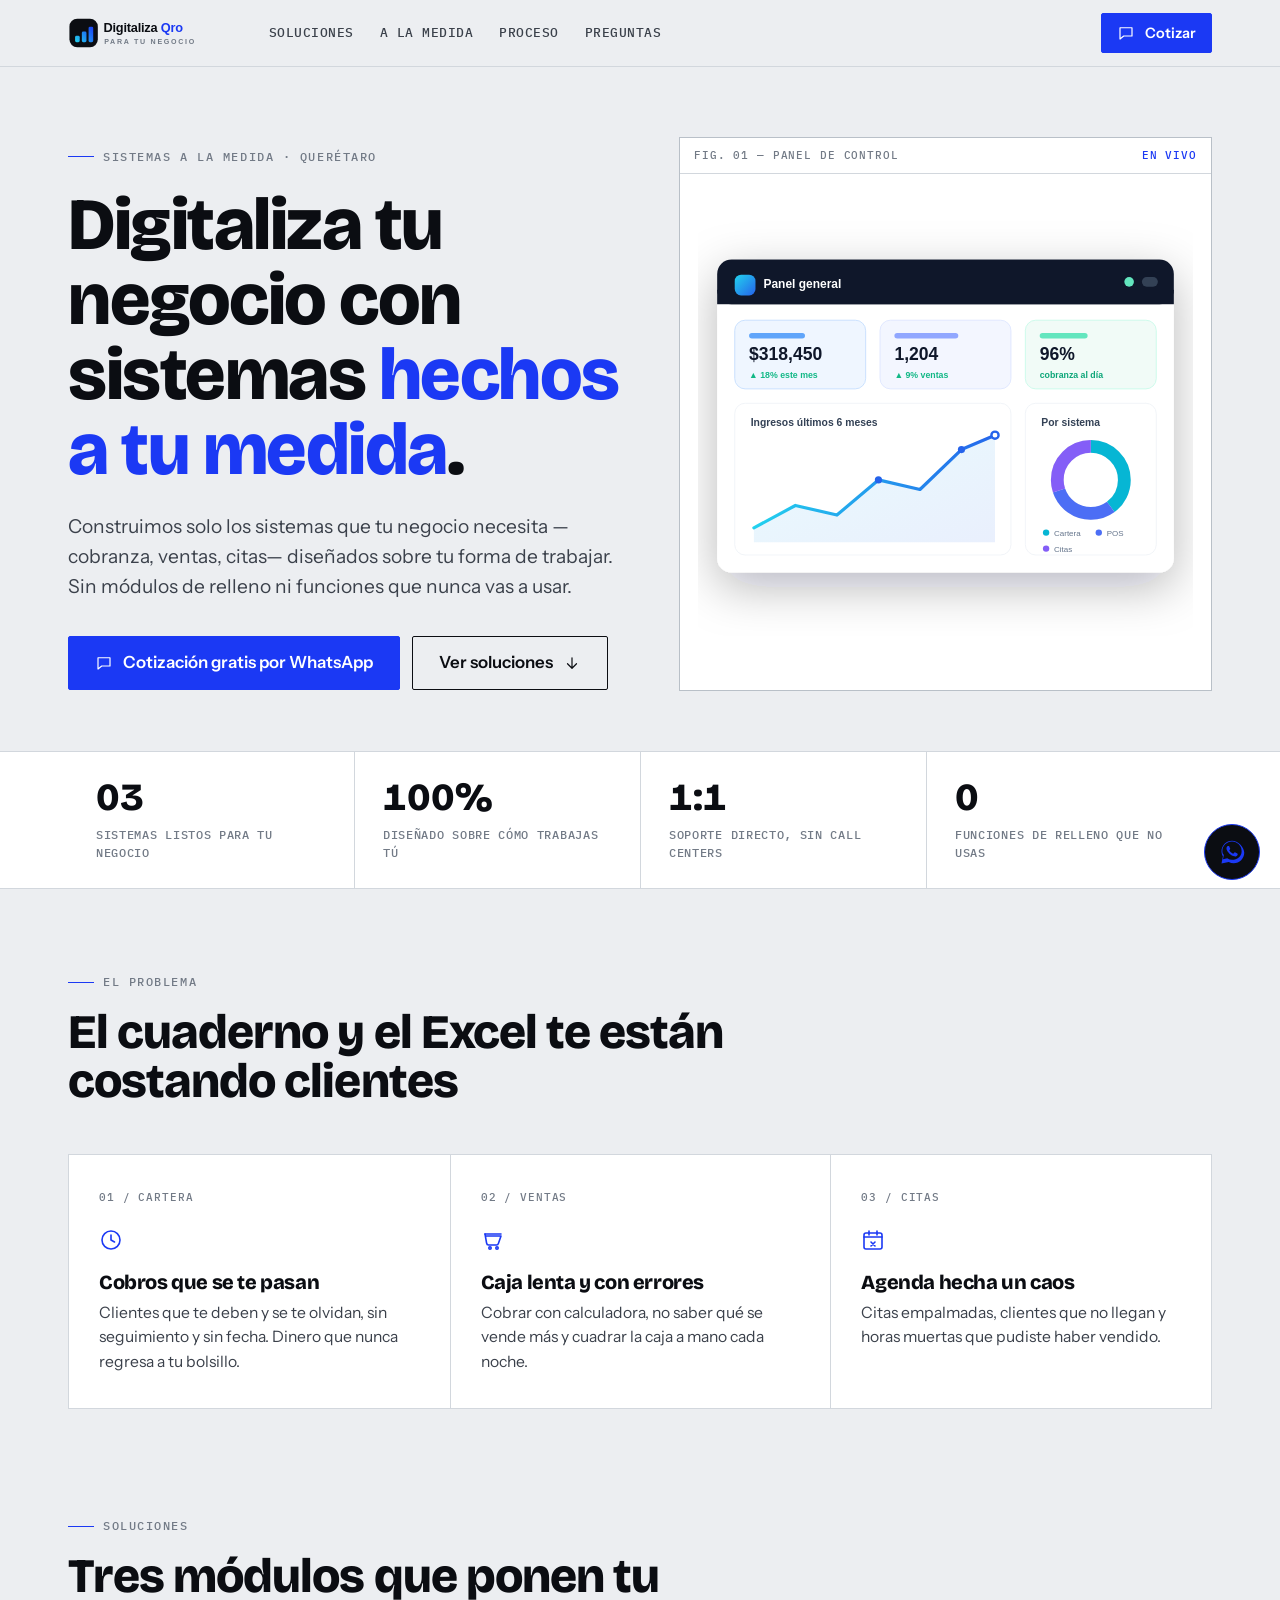
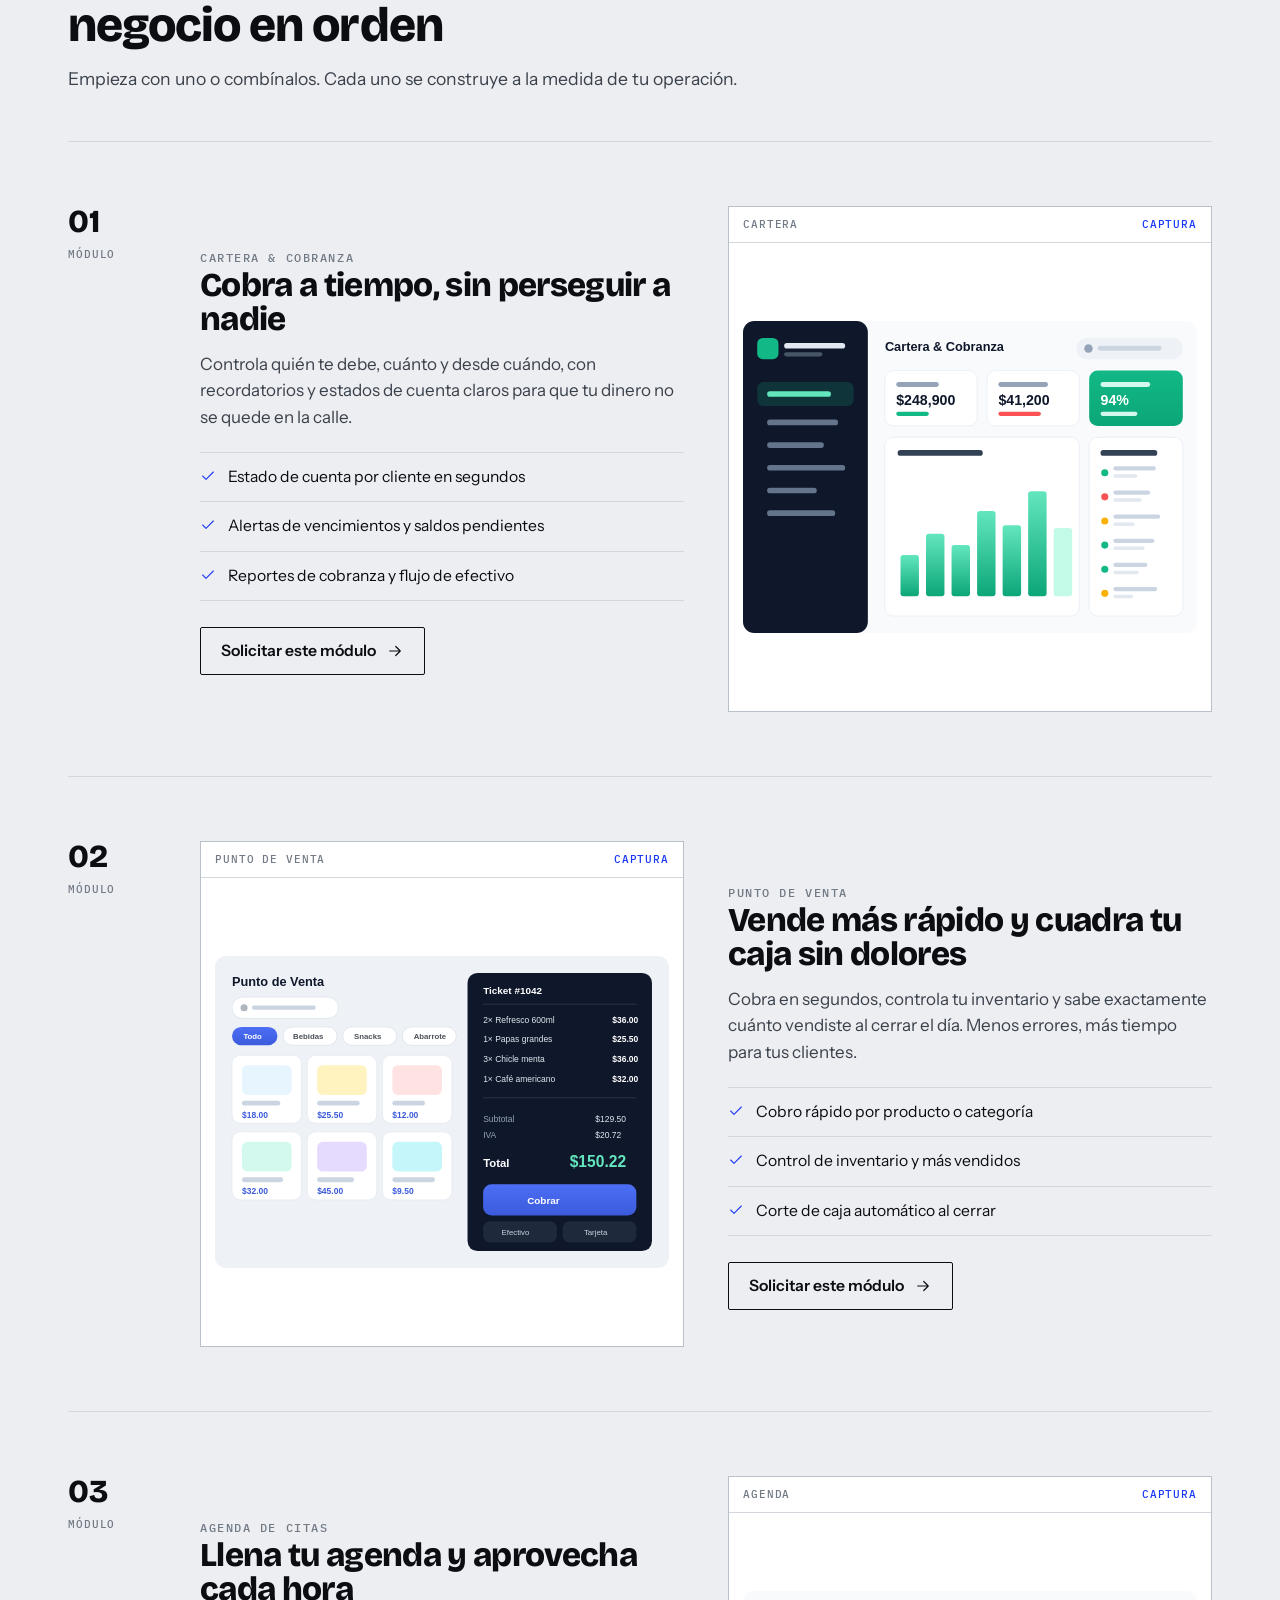
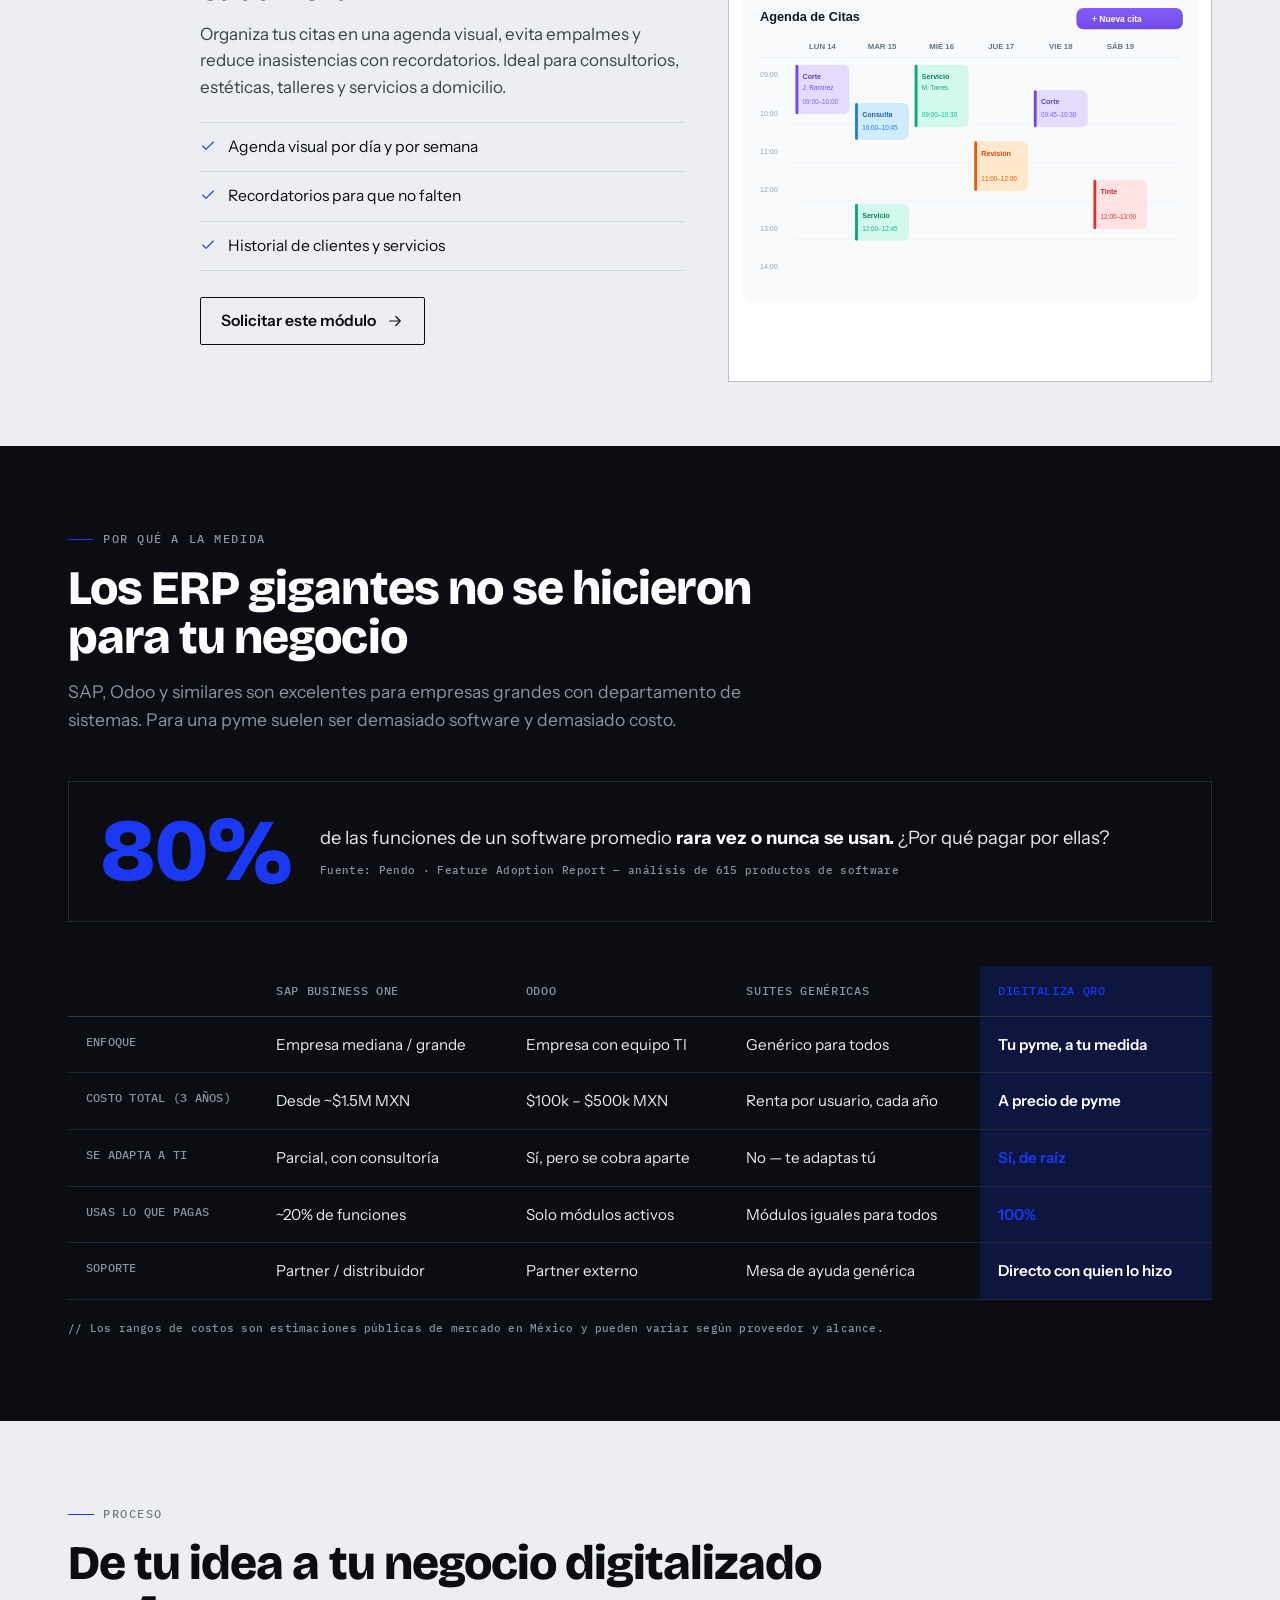
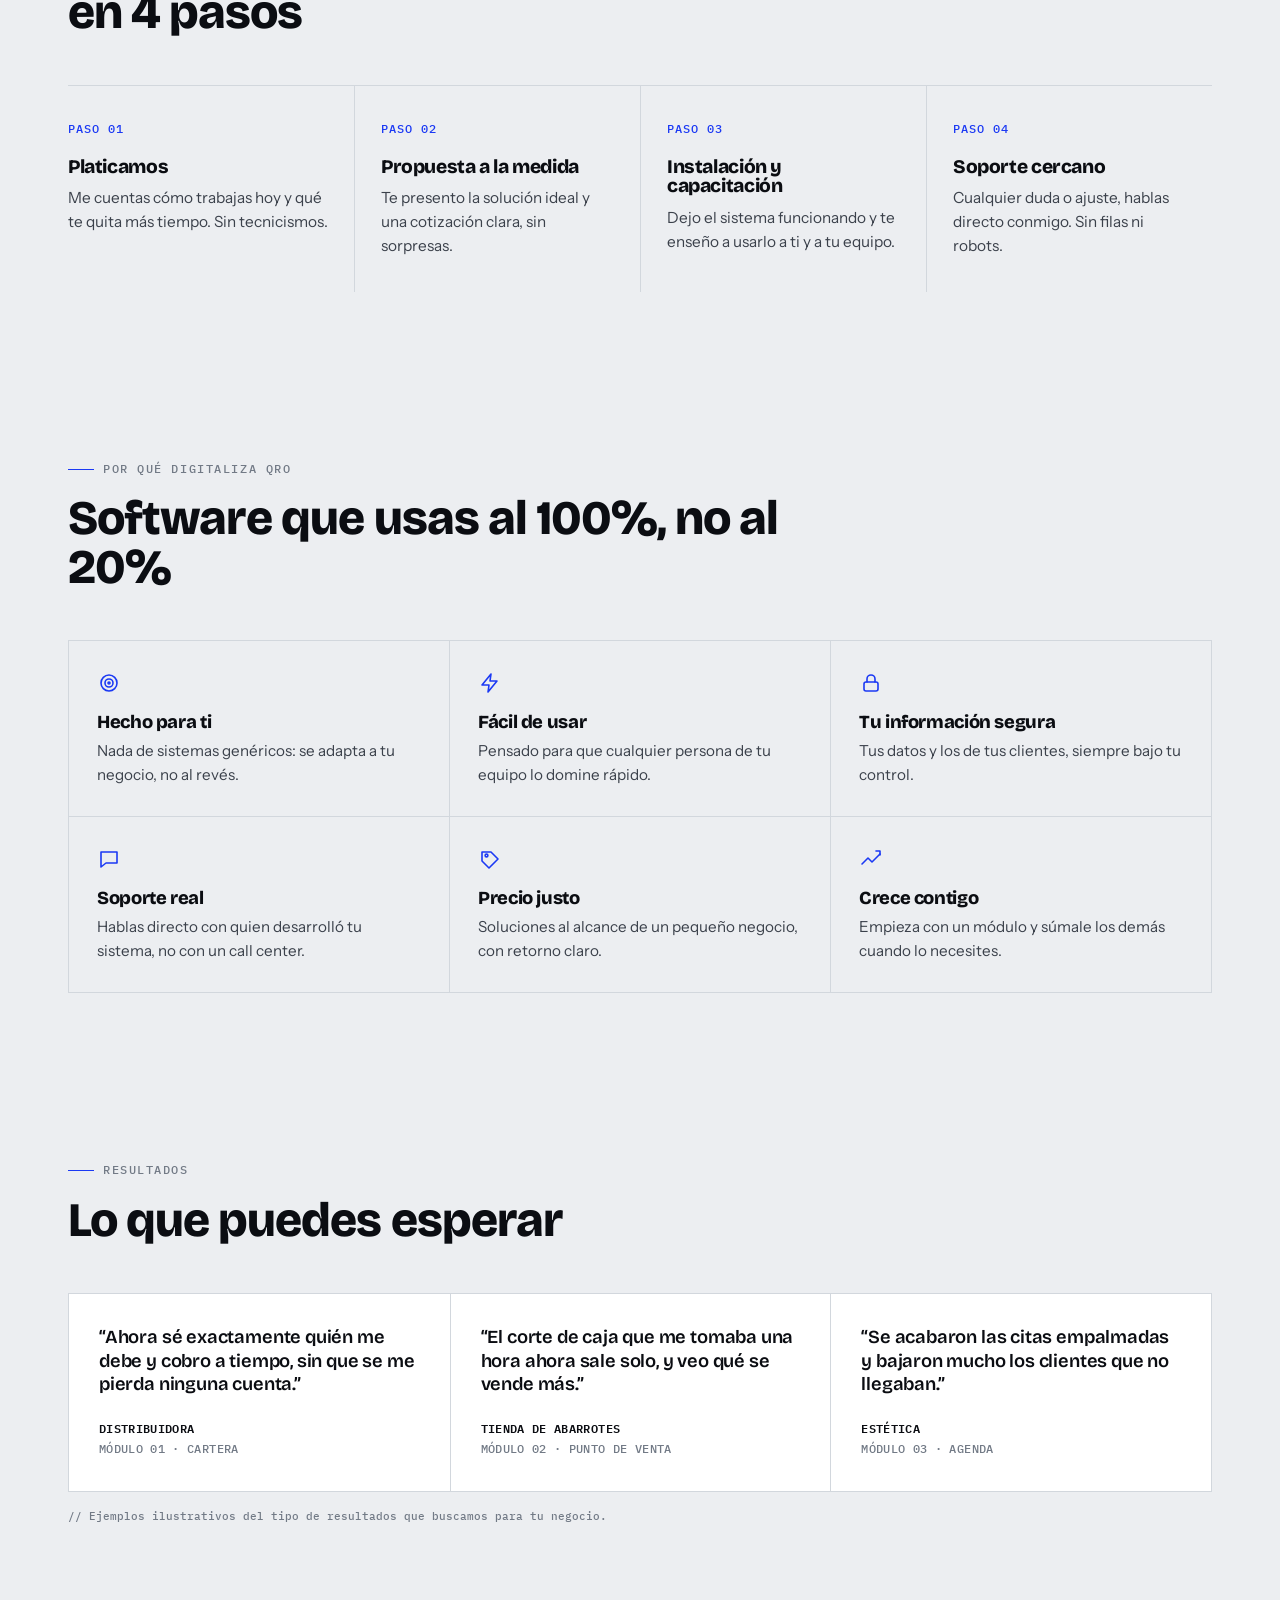
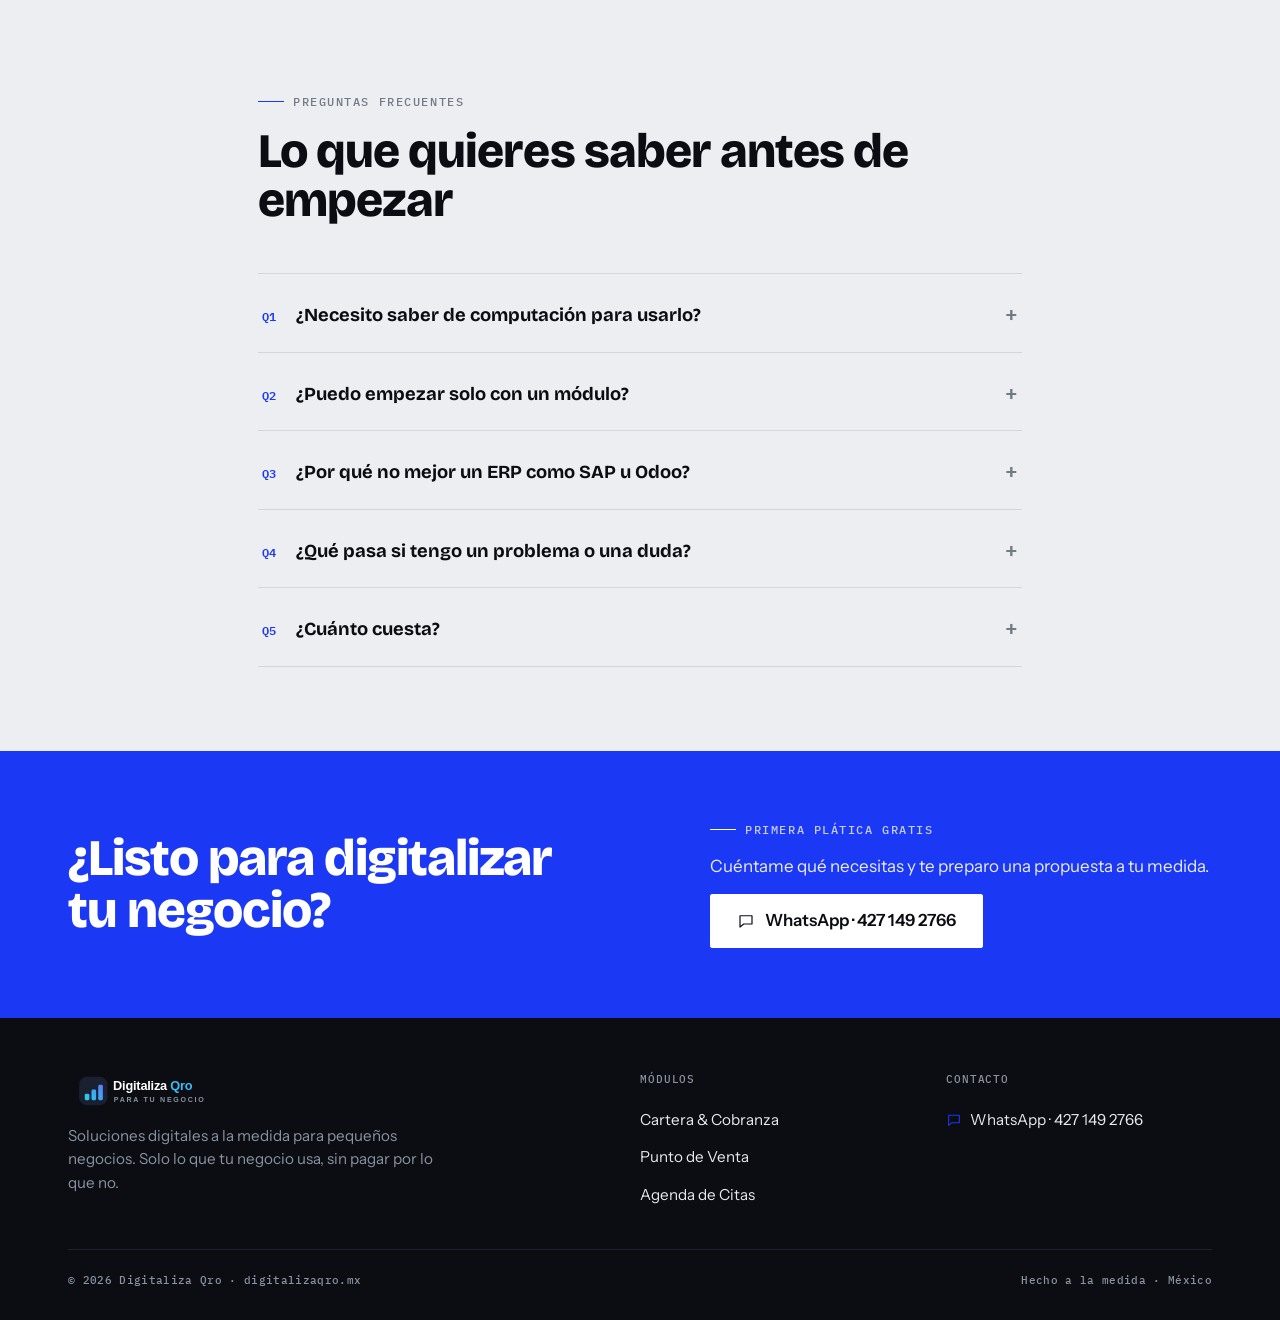
==== commit c9964f6a: "Rebranding a Digitaliza Qro - Nueva marca descriptiva y local: "Digitaliza Qro · para tu negocio"   " ====
--- a/index.html
+++ b/index.html
@@ -3,12 +3,12 @@
 <head>
   <meta charset="UTF-8" />
   <meta name="viewport" content="width=device-width, initial-scale=1.0" />
-  <title>Kuadra — Software a la medida para tu negocio</title>
-  <meta name="description" content="Kuadra construye soluciones digitales a la medida para pequeños negocios: cartera y cobranza, punto de venta y agenda de citas. Solo lo que tu negocio usa, sin pagar por lo que no." />
+  <title>Digitaliza Qro — Sistemas a la medida para tu negocio</title>
+  <meta name="description" content="Digitaliza Qro construye sistemas a la medida para pequeños negocios de Querétaro: cartera y cobranza, punto de venta y agenda de citas. Solo lo que tu negocio usa, sin pagar por lo que no." />
   <meta name="theme-color" content="#0b0d12" />
   <link rel="icon" type="image/svg+xml" href="assets/favicon.svg" />
   <meta property="og:type" content="website" />
-  <meta property="og:title" content="Kuadra — Software a la medida para tu negocio" />
+  <meta property="og:title" content="Digitaliza Qro — Sistemas a la medida para tu negocio" />
   <meta property="og:description" content="Soluciones digitales a la medida para pequeños negocios. Solo lo que tu negocio usa." />
   <meta property="og:locale" content="es_MX" />
   <link rel="stylesheet" href="styles.css" />
@@ -18,8 +18,8 @@
   <!-- ============ HEADER ============ -->
   <header class="hdr" id="top">
     <div class="wrap hdr__in">
-      <a href="#top" class="brand" aria-label="Kuadra — inicio">
-        <img src="assets/logo.svg" alt="Kuadra Soluciones Digitales" width="188" height="40" />
+      <a href="#top" class="brand" aria-label="Digitaliza Qro — inicio">
+        <img src="assets/logo.svg" alt="Digitaliza Qro — sistemas para tu negocio" width="188" height="40" />
       </a>
       <nav class="nav" aria-label="Principal">
         <a href="#soluciones">Soluciones</a>
@@ -27,7 +27,7 @@
         <a href="#proceso">Proceso</a>
         <a href="#faq">Preguntas</a>
       </nav>
-      <a class="btn btn--accent btn--sm hdr__cta" href="https://wa.me/524271492766?text=Hola%2C%20quiero%20una%20cotizaci%C3%B3n%20de%20Kuadra" target="_blank" rel="noopener">
+      <a class="btn btn--accent btn--sm hdr__cta" href="https://wa.me/524271492766?text=Hola%2C%20quiero%20una%20cotizaci%C3%B3n%20de%20Digitaliza%20Qro" target="_blank" rel="noopener">
         <svg class="i ico" viewBox="0 0 24 24" aria-hidden="true"><path d="M4 5h16v11H9l-5 4z"/></svg>
         Cotizar
       </a>
@@ -47,8 +47,8 @@
     <section class="hero">
       <div class="wrap hero__in">
         <div class="hero__copy">
-          <span class="kicker">Soluciones digitales a la medida</span>
-          <h1>Software hecho <span class="accent">a la medida</span> de tu negocio.</h1>
+          <span class="kicker">Sistemas a la medida · Querétaro</span>
+          <h1>Digitaliza tu negocio con sistemas <span class="accent">hechos a tu medida</span>.</h1>
           <p class="hero__lead">Construimos solo los sistemas que tu negocio necesita —cobranza, ventas, citas— diseñados sobre tu forma de trabajar. Sin módulos de relleno ni funciones que nunca vas a usar.</p>
           <div class="hero__cta">
             <a class="btn btn--accent btn--lg" href="https://wa.me/524271492766?text=Hola%2C%20quiero%20una%20cotizaci%C3%B3n%20para%20digitalizar%20mi%20negocio" target="_blank" rel="noopener">
@@ -228,7 +228,7 @@
                 <th scope="col">SAP Business One</th>
                 <th scope="col">Odoo</th>
                 <th scope="col">Suites genéricas</th>
-                <th scope="col" class="is-us">Kuadra</th>
+                <th scope="col" class="is-us">Digitaliza Qro</th>
               </tr>
             </thead>
             <tbody>
@@ -291,7 +291,7 @@
     <!-- ============ BENEFITS ============ -->
     <section class="section wrap">
       <div class="sec-head">
-        <span class="kicker">Por qué Kuadra</span>
+        <span class="kicker">Por qué Digitaliza Qro</span>
         <h2>Software que usas al 100%, no al 20%</h2>
       </div>
       <div class="ben__grid">
@@ -363,7 +363,7 @@
       <div class="cta__side">
         <span class="kicker">Primera plática gratis</span>
         <p style="color:rgba(255,255,255,.9)">Cuéntame qué necesitas y te preparo una propuesta a tu medida.</p>
-        <a class="btn btn--on-night btn--lg" href="https://wa.me/524271492766?text=Hola%2C%20quiero%20digitalizar%20mi%20negocio%20con%20Kuadra" target="_blank" rel="noopener">
+        <a class="btn btn--on-night btn--lg" href="https://wa.me/524271492766?text=Hola%2C%20quiero%20digitalizar%20mi%20negocio%20con%20Digitaliza%20Qro" target="_blank" rel="noopener">
           <svg class="i ico" viewBox="0 0 24 24" aria-hidden="true"><path d="M4 5h16v11H9l-5 4z"/></svg>
           WhatsApp · 427 149 2766
         </a>
@@ -376,7 +376,7 @@
     <div class="wrap">
       <div class="ft__grid">
         <div class="ft__brand">
-          <img src="assets/logo-light.svg" alt="Kuadra Soluciones Digitales" width="188" height="40" />
+          <img src="assets/logo-light.svg" alt="Digitaliza Qro — sistemas para tu negocio" width="188" height="40" />
           <p>Soluciones digitales a la medida para pequeños negocios. Solo lo que tu negocio usa, sin pagar por lo que no.</p>
         </div>
         <div class="ft__col">
@@ -394,13 +394,13 @@
         </div>
       </div>
       <div class="ft__bot">
-        <span>© <span id="year">2026</span> Kuadra Soluciones Digitales</span>
+        <span>© <span id="year">2026</span> Digitaliza Qro · digitalizaqro.mx</span>
         <span>Hecho a la medida · México</span>
       </div>
     </div>
   </footer>
 
-  <a class="wafloat" href="https://wa.me/524271492766?text=Hola%2C%20quiero%20informaci%C3%B3n%20de%20Kuadra" target="_blank" rel="noopener" aria-label="Escríbenos por WhatsApp">
+  <a class="wafloat" href="https://wa.me/524271492766?text=Hola%2C%20quiero%20informaci%C3%B3n%20de%20Digitaliza%20Qro" target="_blank" rel="noopener" aria-label="Escríbenos por WhatsApp">
     <svg viewBox="0 0 32 32" aria-hidden="true"><path fill="#1b39f4" d="M16 3C9.4 3 4 8.4 4 15c0 2.1.6 4.1 1.6 5.9L4 29l8.3-1.6c1.7.9 3.7 1.4 5.7 1.4 6.6 0 12-5.4 12-12S22.6 3 16 3zm0 21.8c-1.8 0-3.5-.5-5-1.4l-.4-.2-4.9 1 1-4.8-.2-.4C5.5 18.4 5 16.7 5 15 5 9 9.9 4.1 16 4.1S27 9 27 15 22.1 24.8 16 24.8zm5.5-7.4c-.3-.2-1.8-.9-2-1-.3-.1-.5-.2-.7.2s-.8 1-1 1.2-.4.2-.7 0c-.3-.2-1.3-.5-2.4-1.5-.9-.8-1.5-1.8-1.7-2.1s0-.5.1-.6l.5-.6c.2-.2.2-.3.3-.5s0-.4 0-.6c-.1-.2-.7-1.7-1-2.3-.3-.6-.5-.5-.7-.5h-.6c-.2 0-.5.1-.8.4s-1.1 1-1.1 2.6 1.1 3 1.3 3.2c.2.2 2.3 3.5 5.5 4.9.8.3 1.4.5 1.8.7.8.2 1.5.2 2 .1.6-.1 1.8-.7 2-1.5.3-.7.3-1.4.2-1.5-.1-.2-.3-.2-.6-.4z"/></svg>
   </a>
 
--- a/styles.css
+++ b/styles.css
@@ -1,7 +1,7 @@
 @import url("assets/fonts.css");
 
 /* ============================================================
-   Kuadra — sistema técnico / suizo
+   Digitaliza Qro — sistema técnico / suizo
    Display: Bricolage Grotesque · Texto: Instrument Sans · Datos: IBM Plex Mono
    ============================================================ */
 :root{
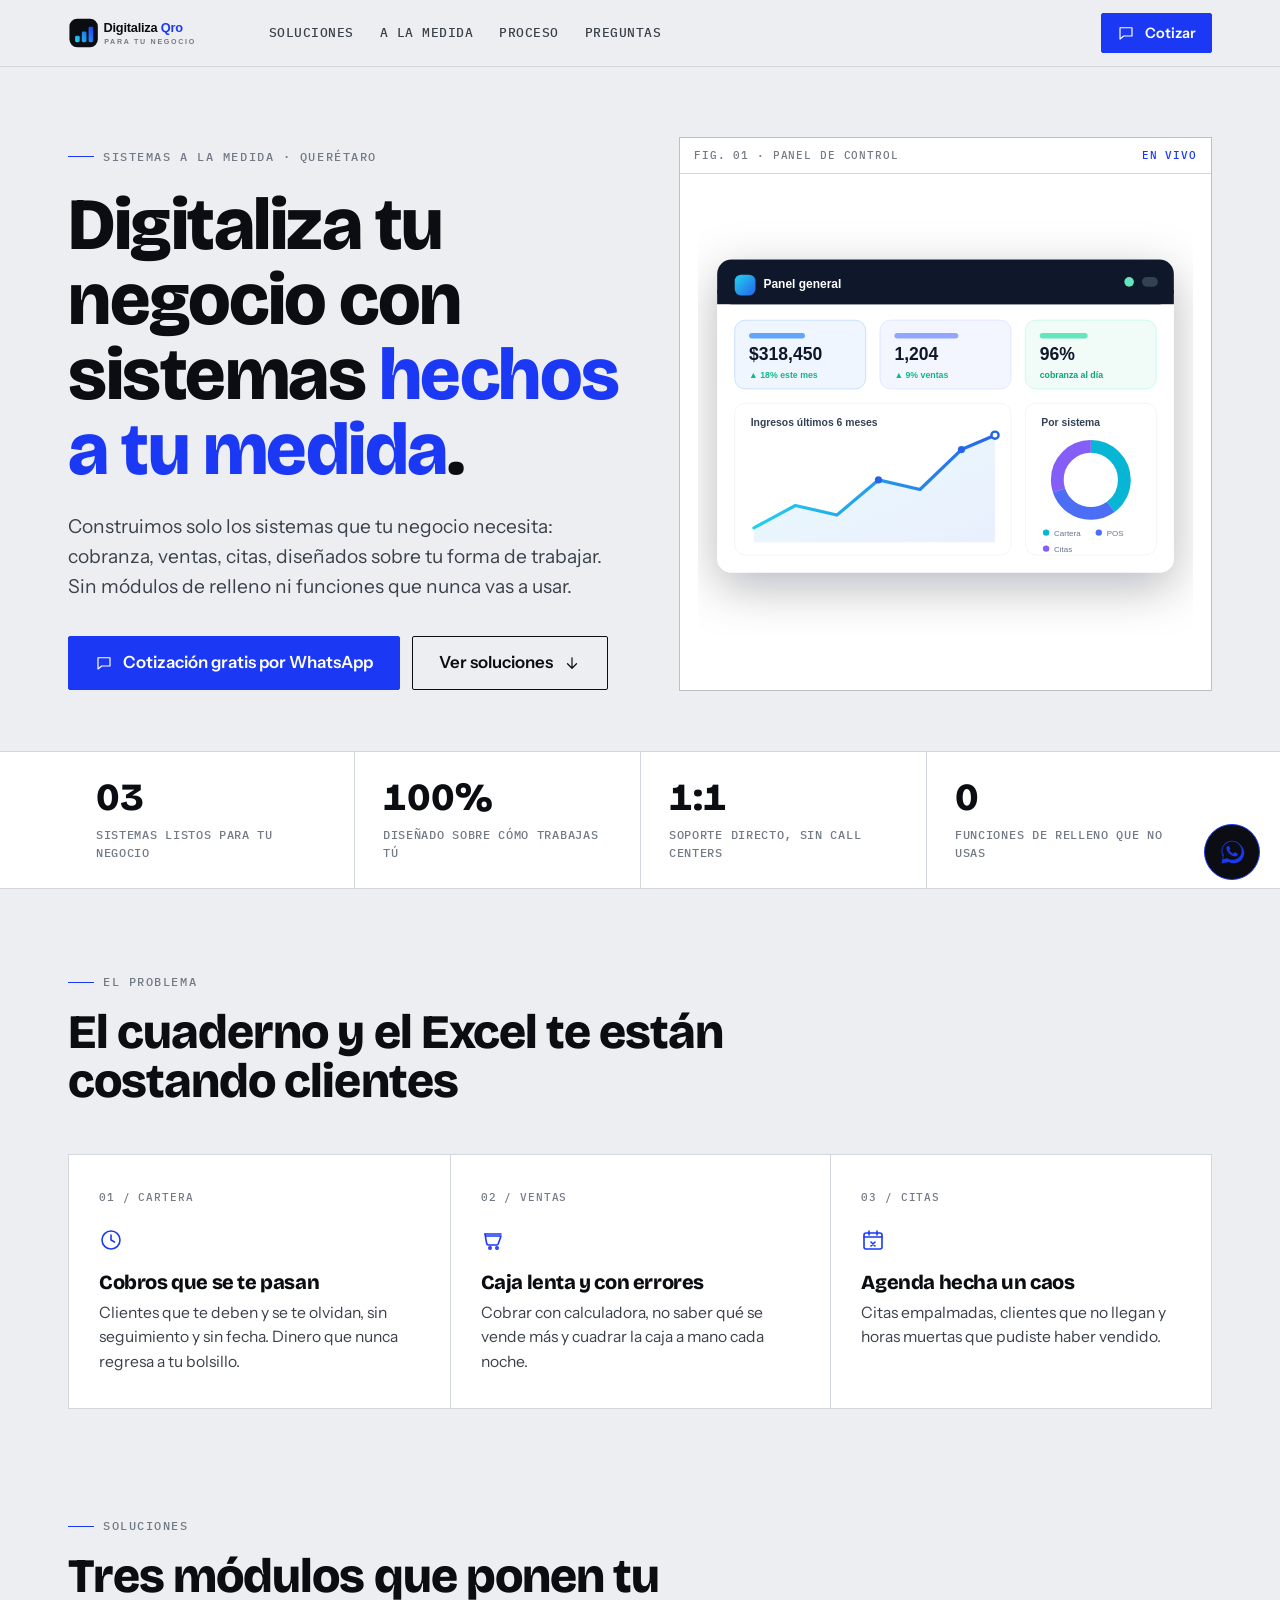
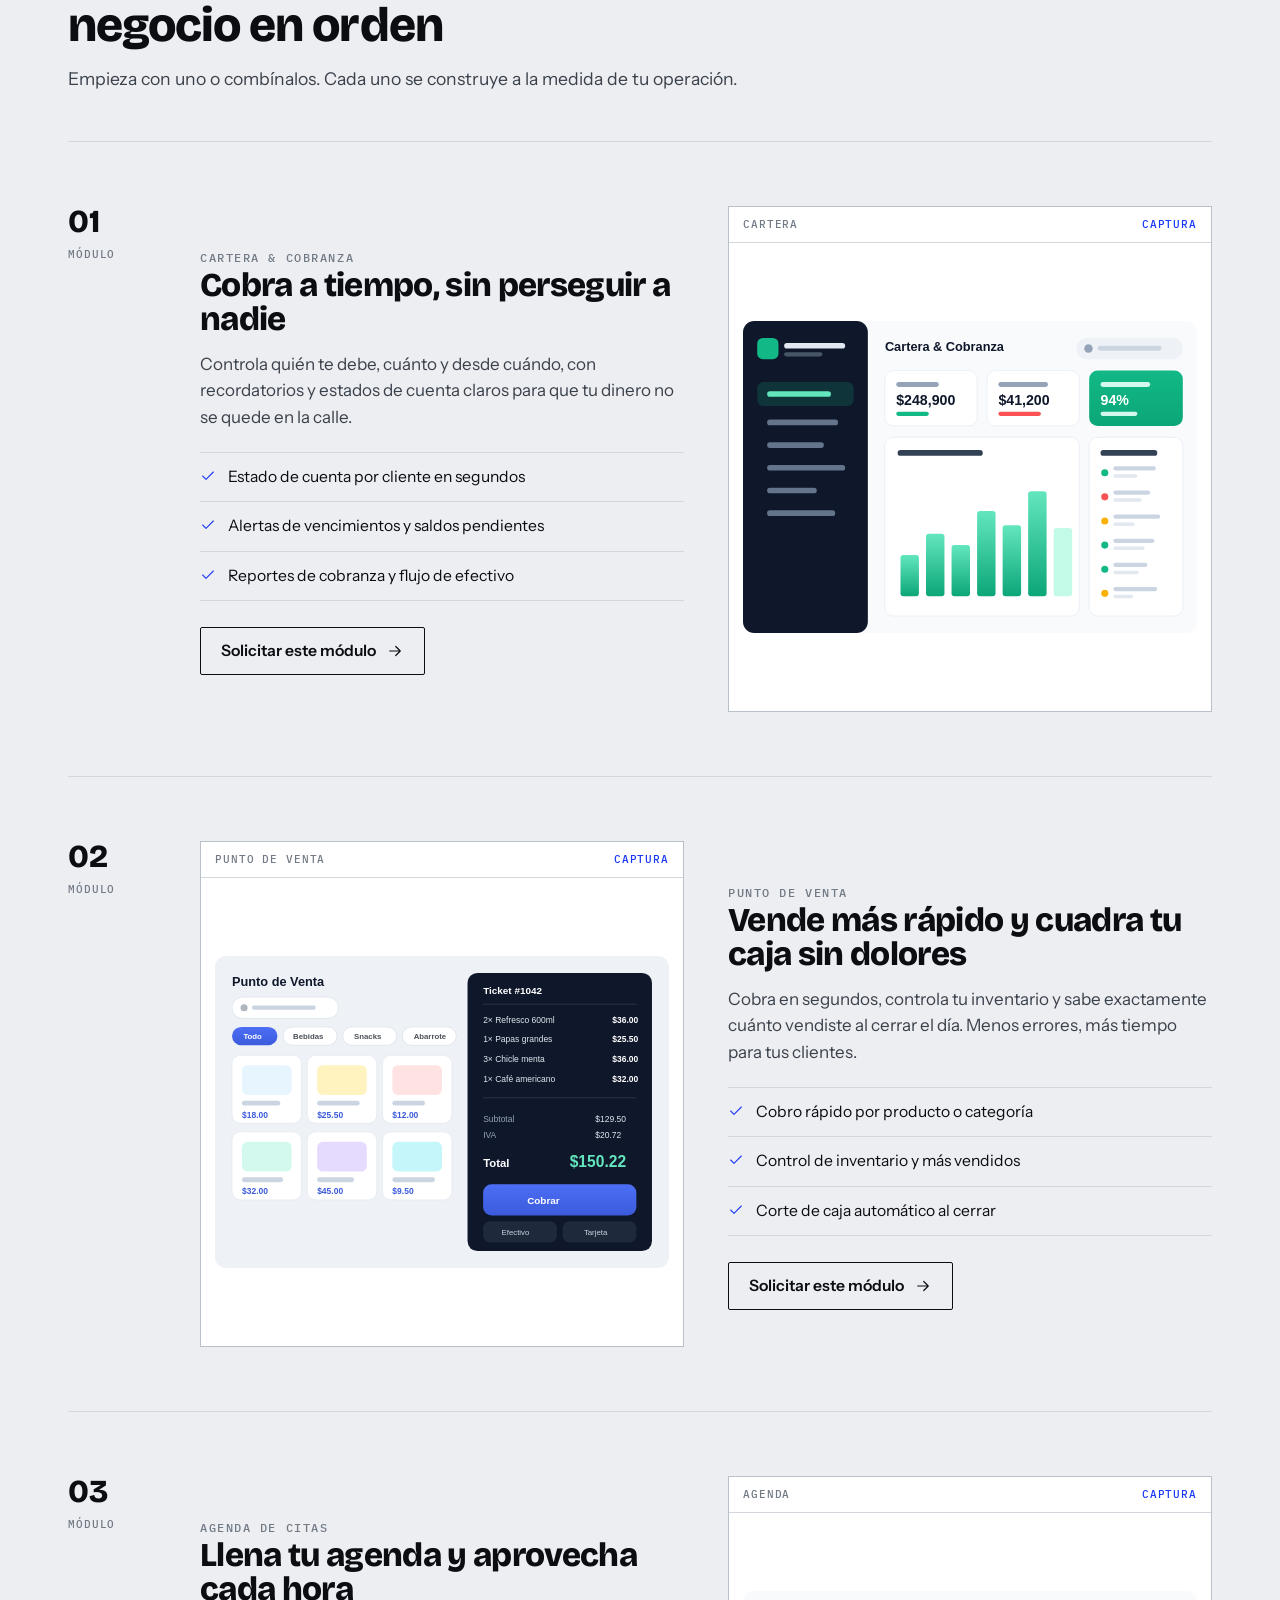
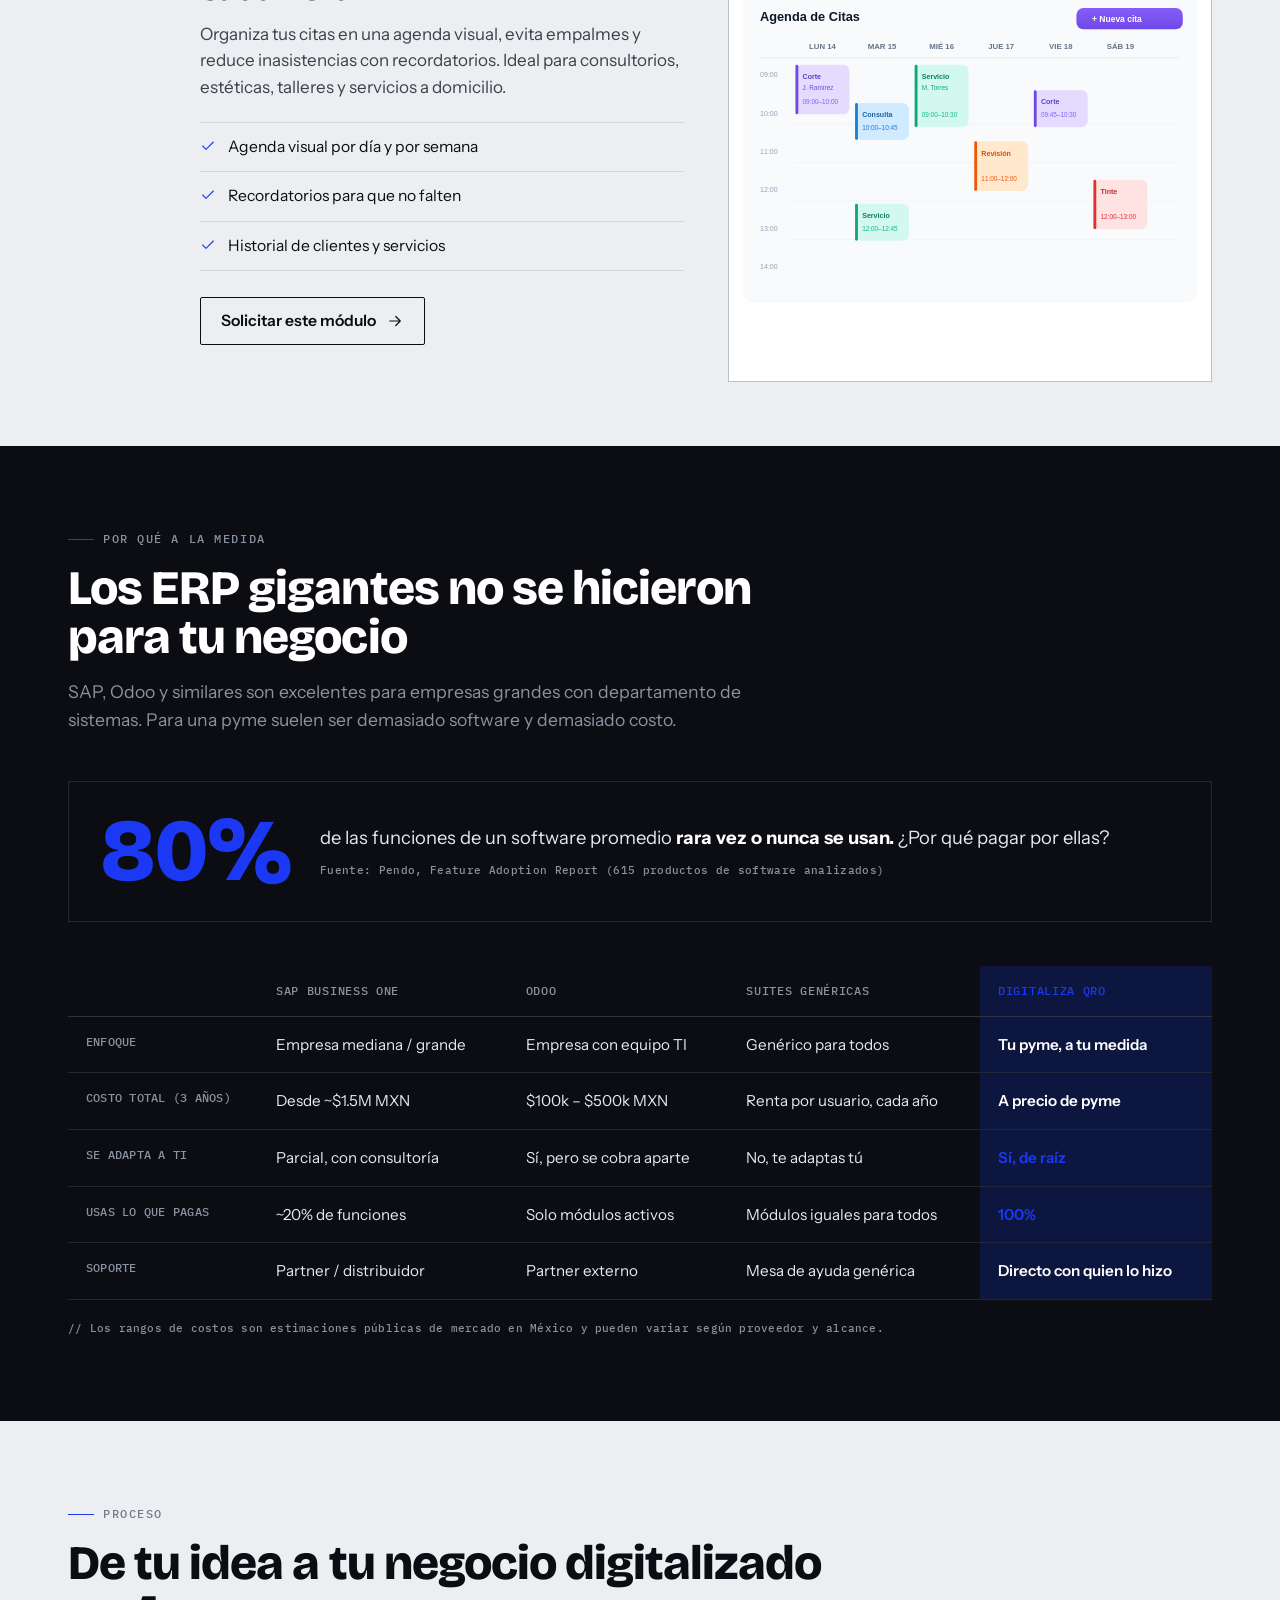
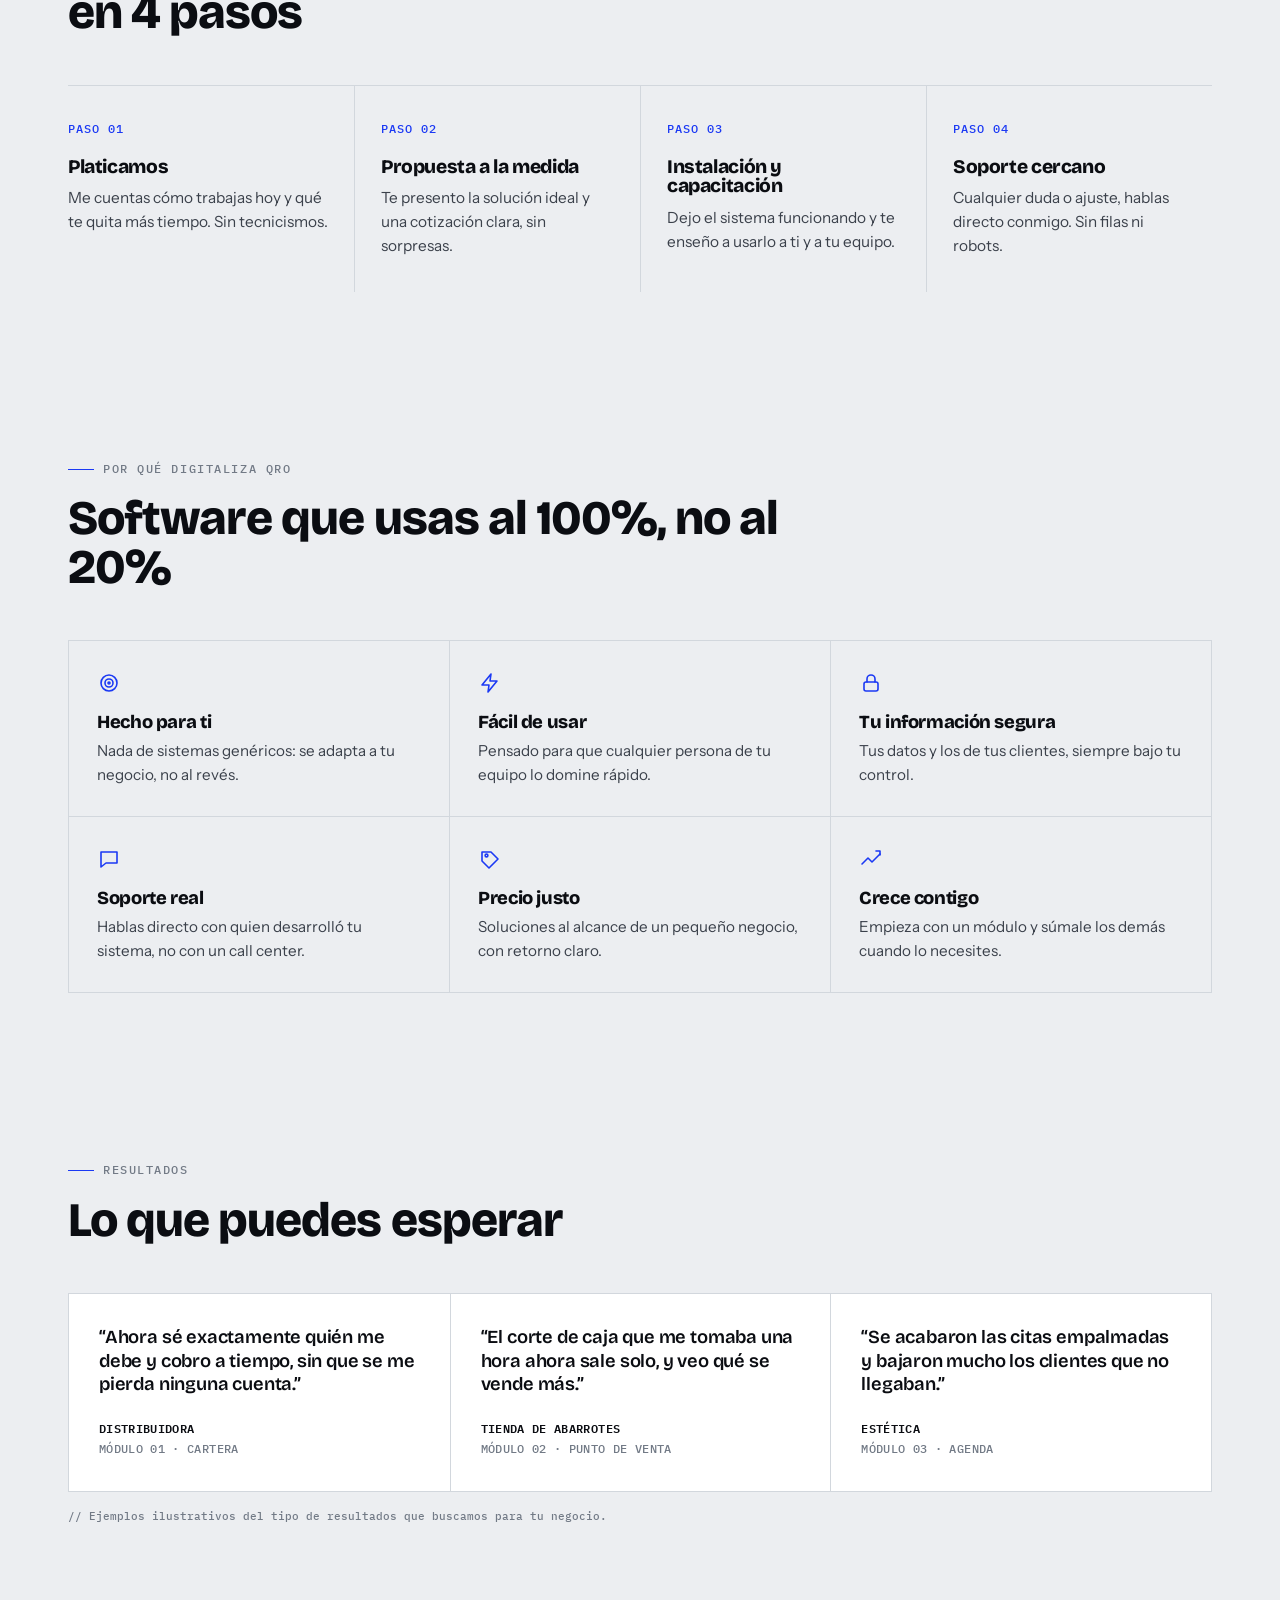
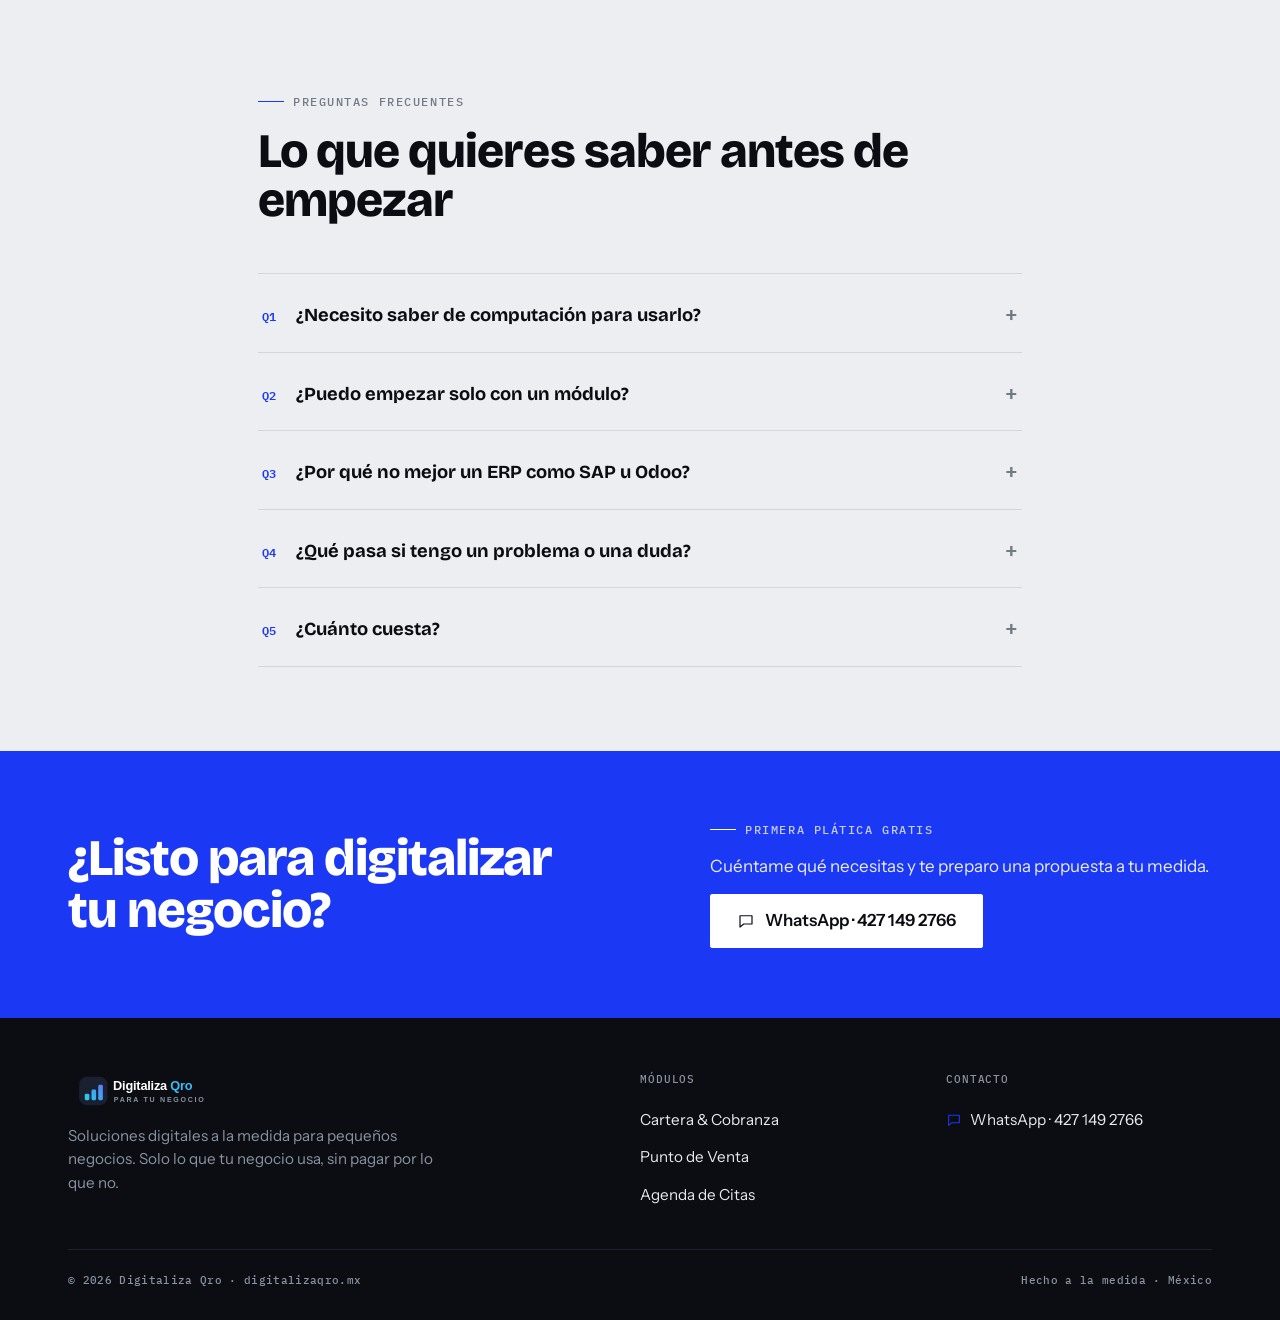
==== commit ef4eb0a3: "Quitar em-dashes por puntuación más natural Reemplaza todas las rayas largas (—) en textos, metadato" ====
--- a/index.html
+++ b/index.html
@@ -3,12 +3,12 @@
 <head>
   <meta charset="UTF-8" />
   <meta name="viewport" content="width=device-width, initial-scale=1.0" />
-  <title>Digitaliza Qro — Sistemas a la medida para tu negocio</title>
+  <title>Digitaliza Qro · Sistemas a la medida para tu negocio</title>
   <meta name="description" content="Digitaliza Qro construye sistemas a la medida para pequeños negocios de Querétaro: cartera y cobranza, punto de venta y agenda de citas. Solo lo que tu negocio usa, sin pagar por lo que no." />
   <meta name="theme-color" content="#0b0d12" />
   <link rel="icon" type="image/svg+xml" href="assets/favicon.svg" />
   <meta property="og:type" content="website" />
-  <meta property="og:title" content="Digitaliza Qro — Sistemas a la medida para tu negocio" />
+  <meta property="og:title" content="Digitaliza Qro · Sistemas a la medida para tu negocio" />
   <meta property="og:description" content="Soluciones digitales a la medida para pequeños negocios. Solo lo que tu negocio usa." />
   <meta property="og:locale" content="es_MX" />
   <link rel="stylesheet" href="styles.css" />
@@ -18,8 +18,8 @@
   <!-- ============ HEADER ============ -->
   <header class="hdr" id="top">
     <div class="wrap hdr__in">
-      <a href="#top" class="brand" aria-label="Digitaliza Qro — inicio">
-        <img src="assets/logo.svg" alt="Digitaliza Qro — sistemas para tu negocio" width="188" height="40" />
+      <a href="#top" class="brand" aria-label="Inicio de Digitaliza Qro">
+        <img src="assets/logo.svg" alt="Digitaliza Qro, sistemas para tu negocio" width="188" height="40" />
       </a>
       <nav class="nav" aria-label="Principal">
         <a href="#soluciones">Soluciones</a>
@@ -49,7 +49,7 @@
         <div class="hero__copy">
           <span class="kicker">Sistemas a la medida · Querétaro</span>
           <h1>Digitaliza tu negocio con sistemas <span class="accent">hechos a tu medida</span>.</h1>
-          <p class="hero__lead">Construimos solo los sistemas que tu negocio necesita —cobranza, ventas, citas— diseñados sobre tu forma de trabajar. Sin módulos de relleno ni funciones que nunca vas a usar.</p>
+          <p class="hero__lead">Construimos solo los sistemas que tu negocio necesita: cobranza, ventas, citas, diseñados sobre tu forma de trabajar. Sin módulos de relleno ni funciones que nunca vas a usar.</p>
           <div class="hero__cta">
             <a class="btn btn--accent btn--lg" href="https://wa.me/524271492766?text=Hola%2C%20quiero%20una%20cotizaci%C3%B3n%20para%20digitalizar%20mi%20negocio" target="_blank" rel="noopener">
               <svg class="i ico" viewBox="0 0 24 24" aria-hidden="true"><path d="M4 5h16v11H9l-5 4z"/></svg>
@@ -63,7 +63,7 @@
         </div>
         <div class="hero__figure">
           <figure class="figure">
-            <figcaption class="figure__bar"><span>Fig. 01 — Panel de control</span><span>en vivo</span></figcaption>
+            <figcaption class="figure__bar"><span>Fig. 01 · Panel de control</span><span>en vivo</span></figcaption>
             <div class="figure__body">
               <img src="assets/hero-dashboard.svg" alt="Panel de control con ingresos, ventas y cobranza" width="620" height="480" loading="eager" />
             </div>
@@ -215,7 +215,7 @@
           <div class="bigstat__n">80%</div>
           <div>
             <p class="bigstat__t">de las funciones de un software promedio <b>rara vez o nunca se usan.</b> ¿Por qué pagar por ellas?</p>
-            <span class="bigstat__src">Fuente: Pendo · Feature Adoption Report — análisis de 615 productos de software</span>
+            <span class="bigstat__src">Fuente: Pendo, Feature Adoption Report (615 productos de software analizados)</span>
           </div>
         </div>
 
@@ -250,7 +250,7 @@
                 <th scope="row">Se adapta a ti</th>
                 <td>Parcial, con consultoría</td>
                 <td>Sí, pero se cobra aparte</td>
-                <td>No — te adaptas tú</td>
+                <td>No, te adaptas tú</td>
                 <td class="is-us"><span class="yes">Sí, de raíz</span></td>
               </tr>
               <tr>
@@ -339,7 +339,7 @@
       </details>
       <details class="faq__item">
         <summary><span class="faq__q">Q2</span> ¿Puedo empezar solo con un módulo?<span class="plus">+</span></summary>
-        <p>Claro. Puedes comenzar con el que más te urja —cartera, punto de venta o citas— y sumar los demás cuando lo necesites.</p>
+        <p>Claro. Puedes comenzar con el que más te urja: cartera, punto de venta o citas, y sumar los demás cuando lo necesites.</p>
       </details>
       <details class="faq__item">
         <summary><span class="faq__q">Q3</span> ¿Por qué no mejor un ERP como SAP u Odoo?<span class="plus">+</span></summary>
@@ -376,7 +376,7 @@
     <div class="wrap">
       <div class="ft__grid">
         <div class="ft__brand">
-          <img src="assets/logo-light.svg" alt="Digitaliza Qro — sistemas para tu negocio" width="188" height="40" />
+          <img src="assets/logo-light.svg" alt="Digitaliza Qro, sistemas para tu negocio" width="188" height="40" />
           <p>Soluciones digitales a la medida para pequeños negocios. Solo lo que tu negocio usa, sin pagar por lo que no.</p>
         </div>
         <div class="ft__col">
--- a/styles.css
+++ b/styles.css
@@ -1,7 +1,7 @@
 @import url("assets/fonts.css");
 
 /* ============================================================
-   Digitaliza Qro — sistema técnico / suizo
+   Digitaliza Qro · sistema técnico / suizo
    Display: Bricolage Grotesque · Texto: Instrument Sans · Datos: IBM Plex Mono
    ============================================================ */
 :root{
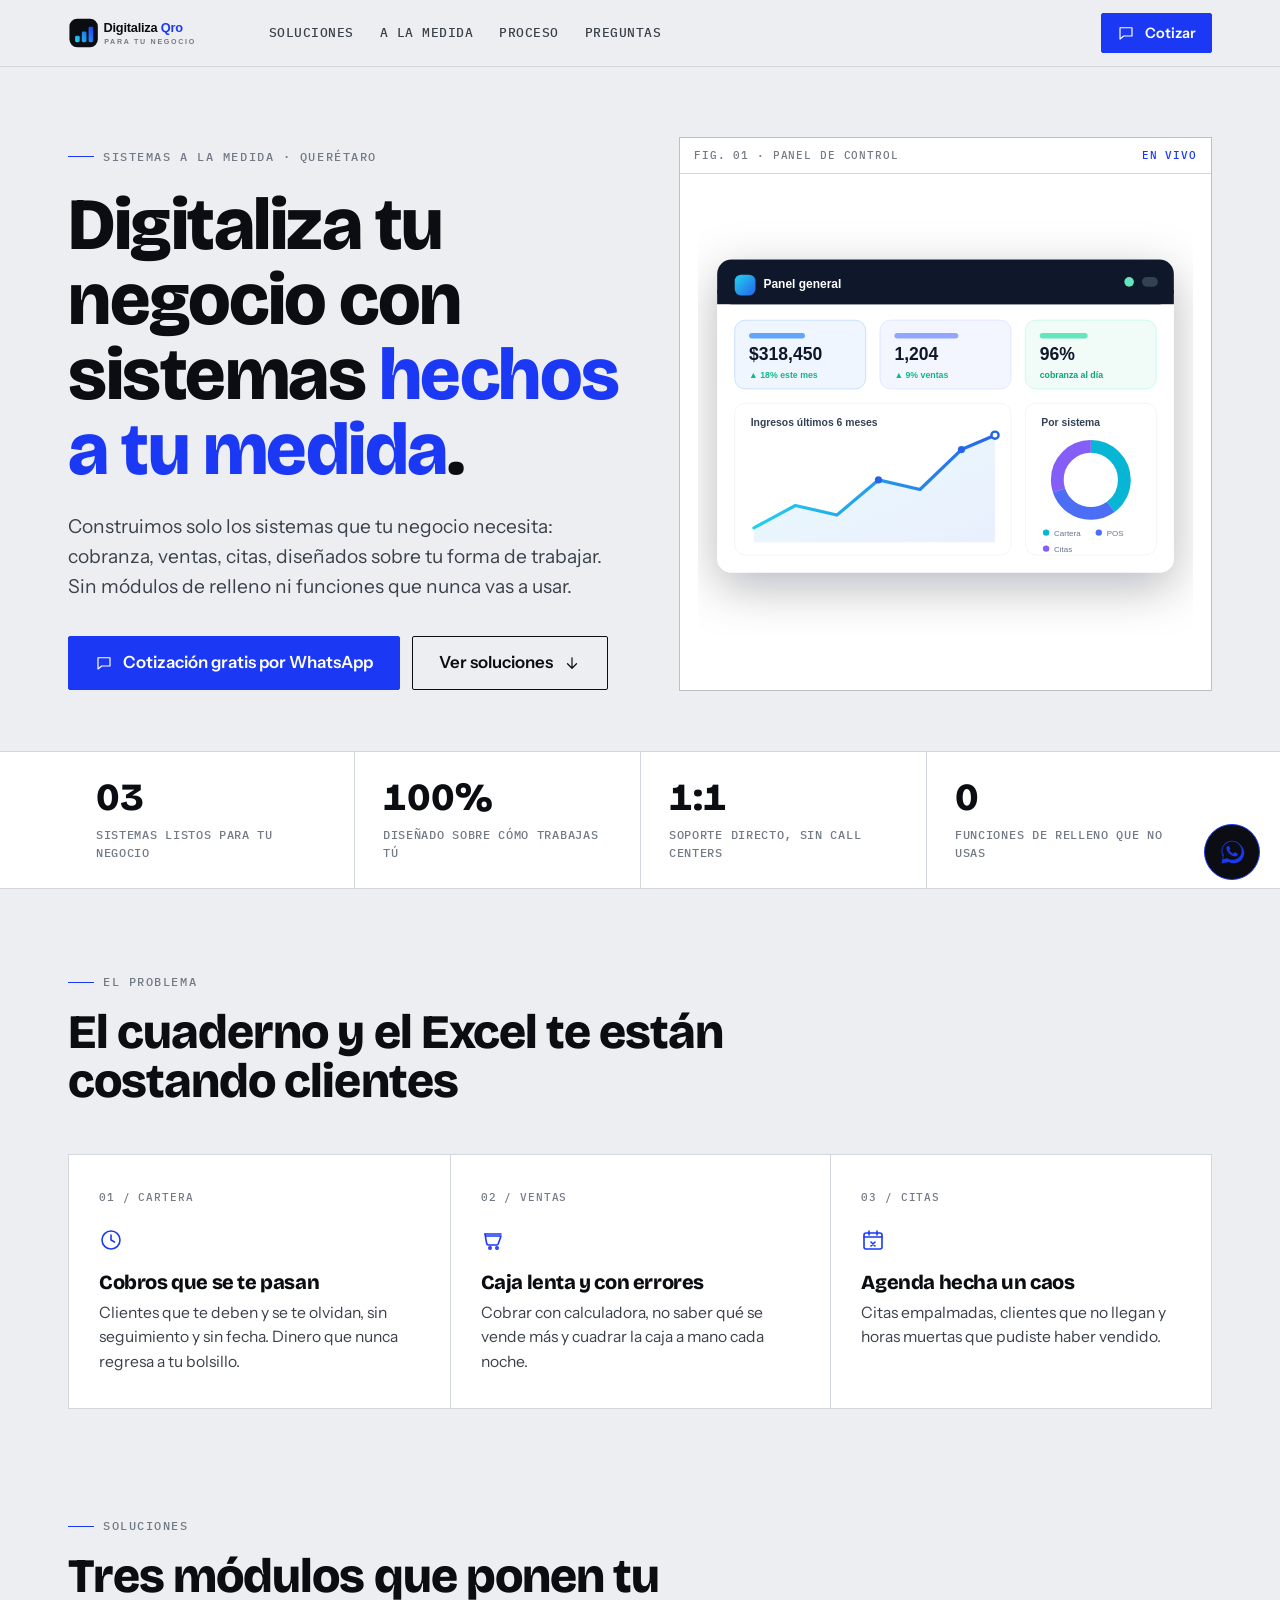
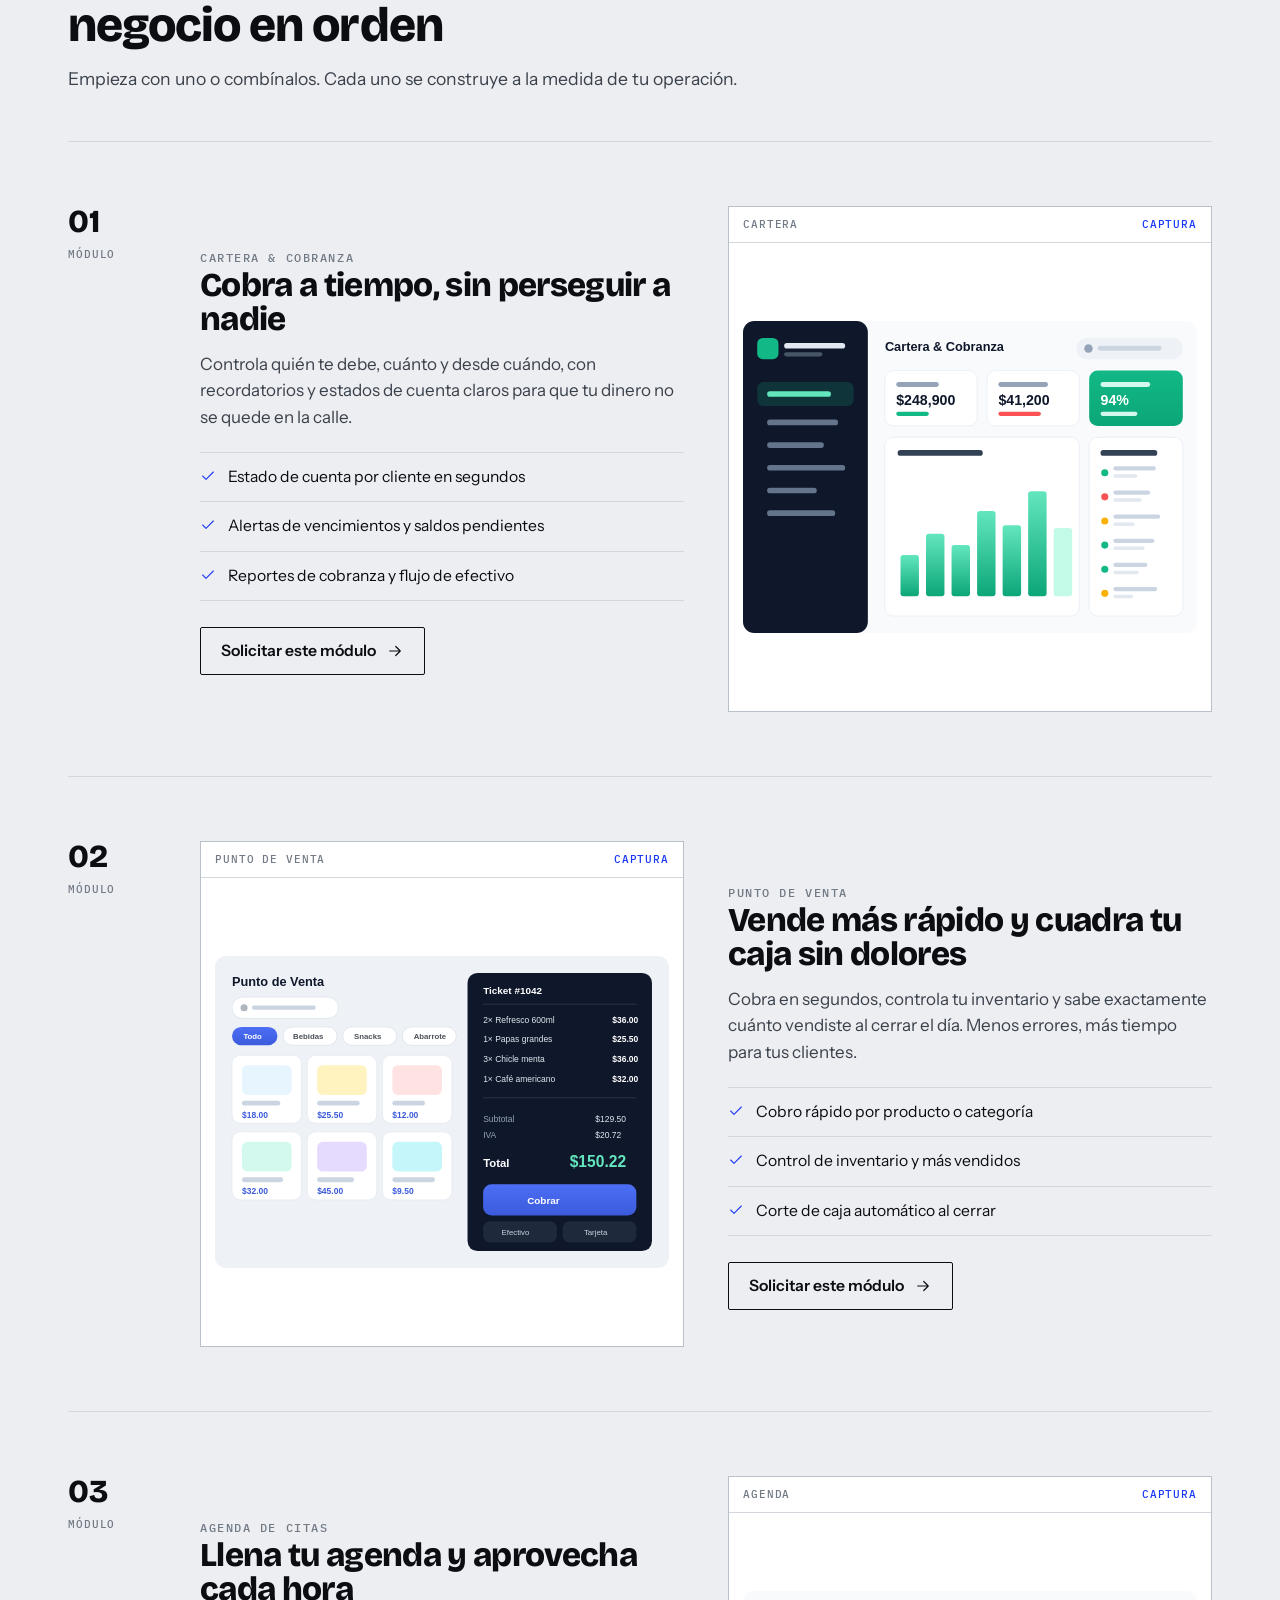
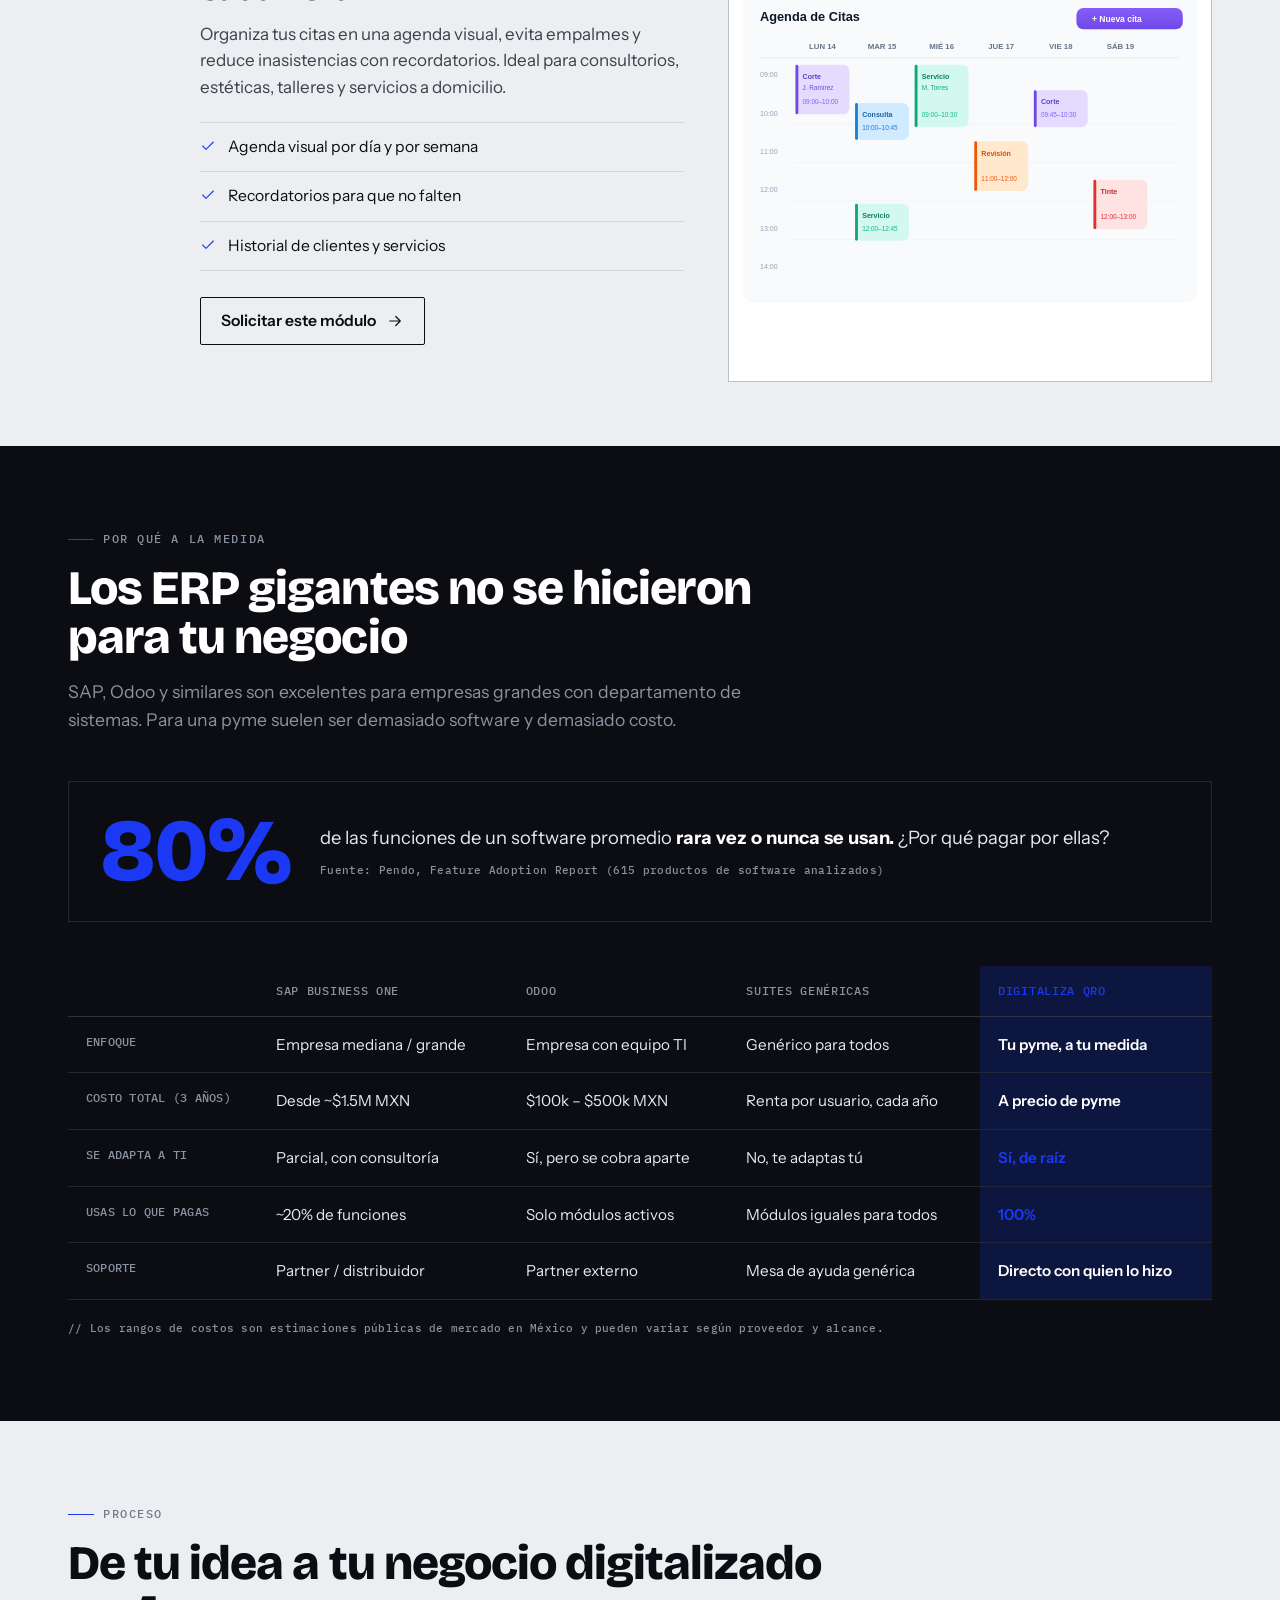
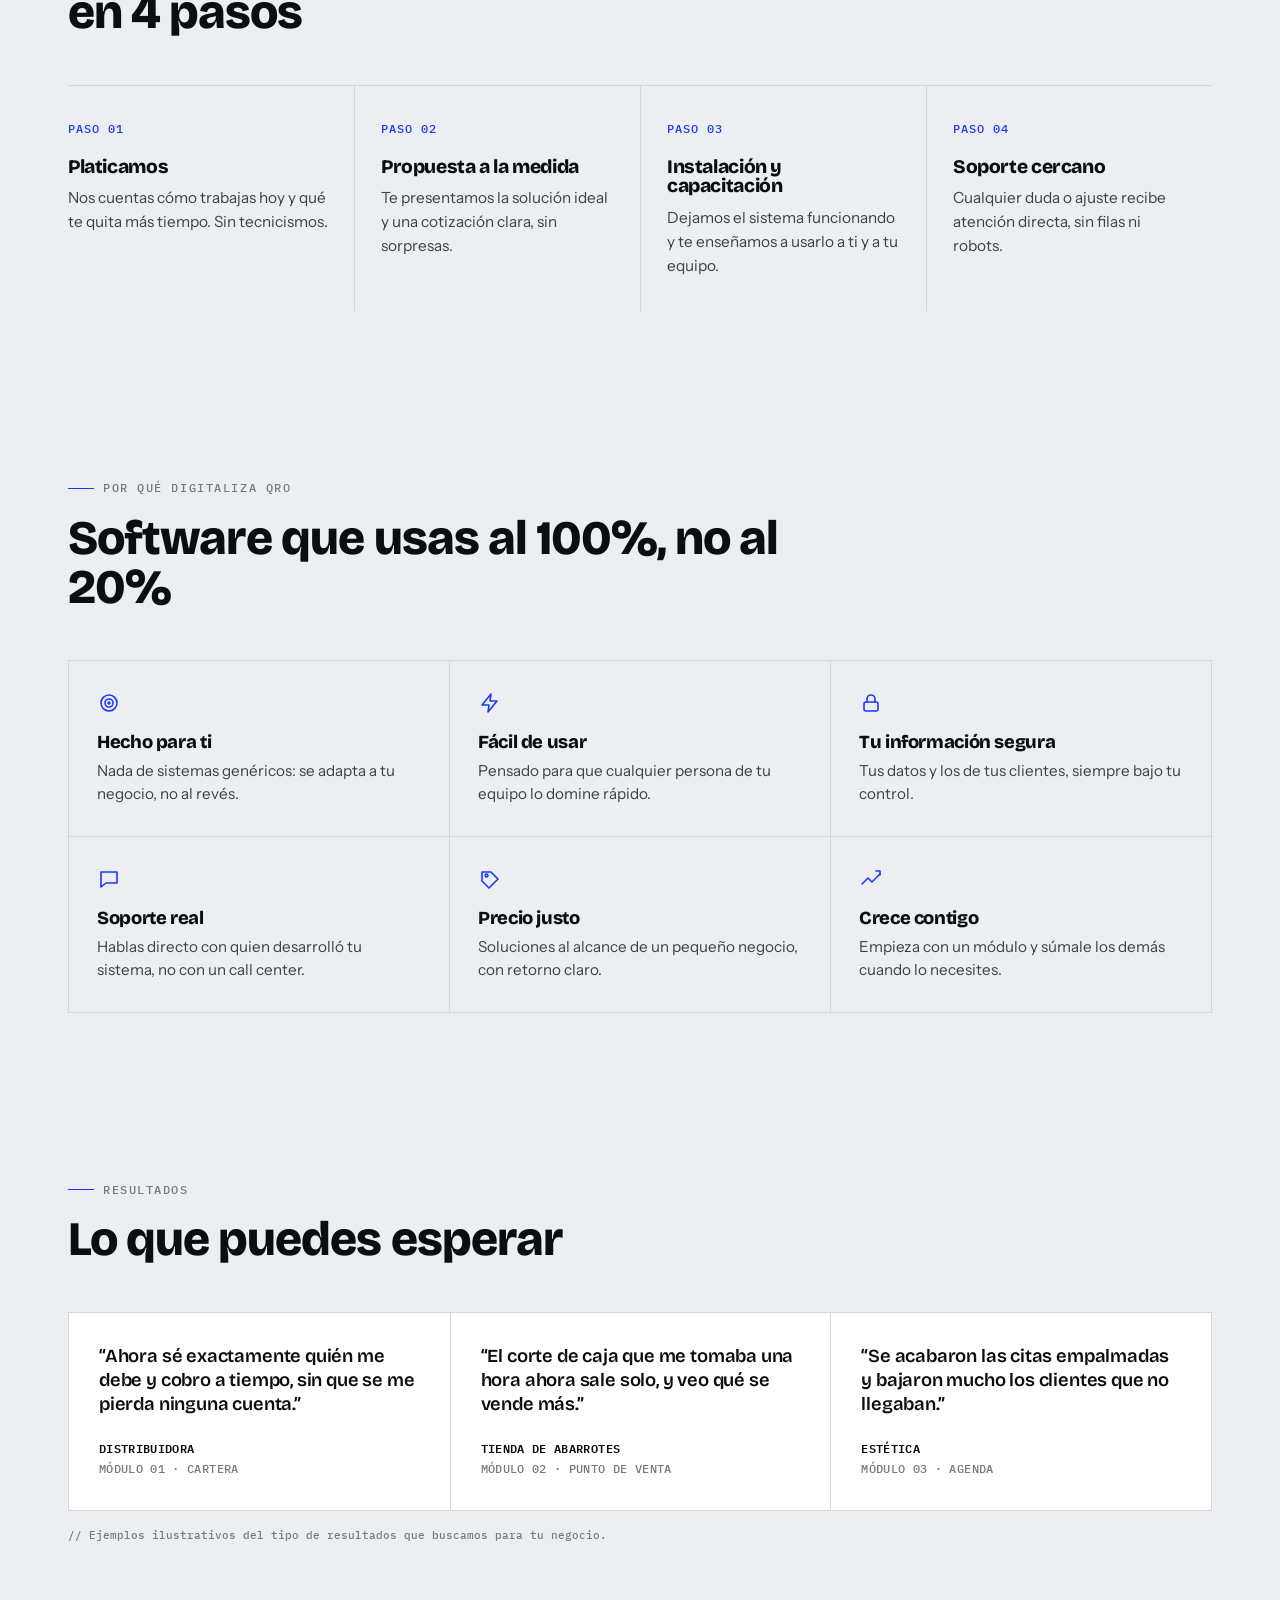
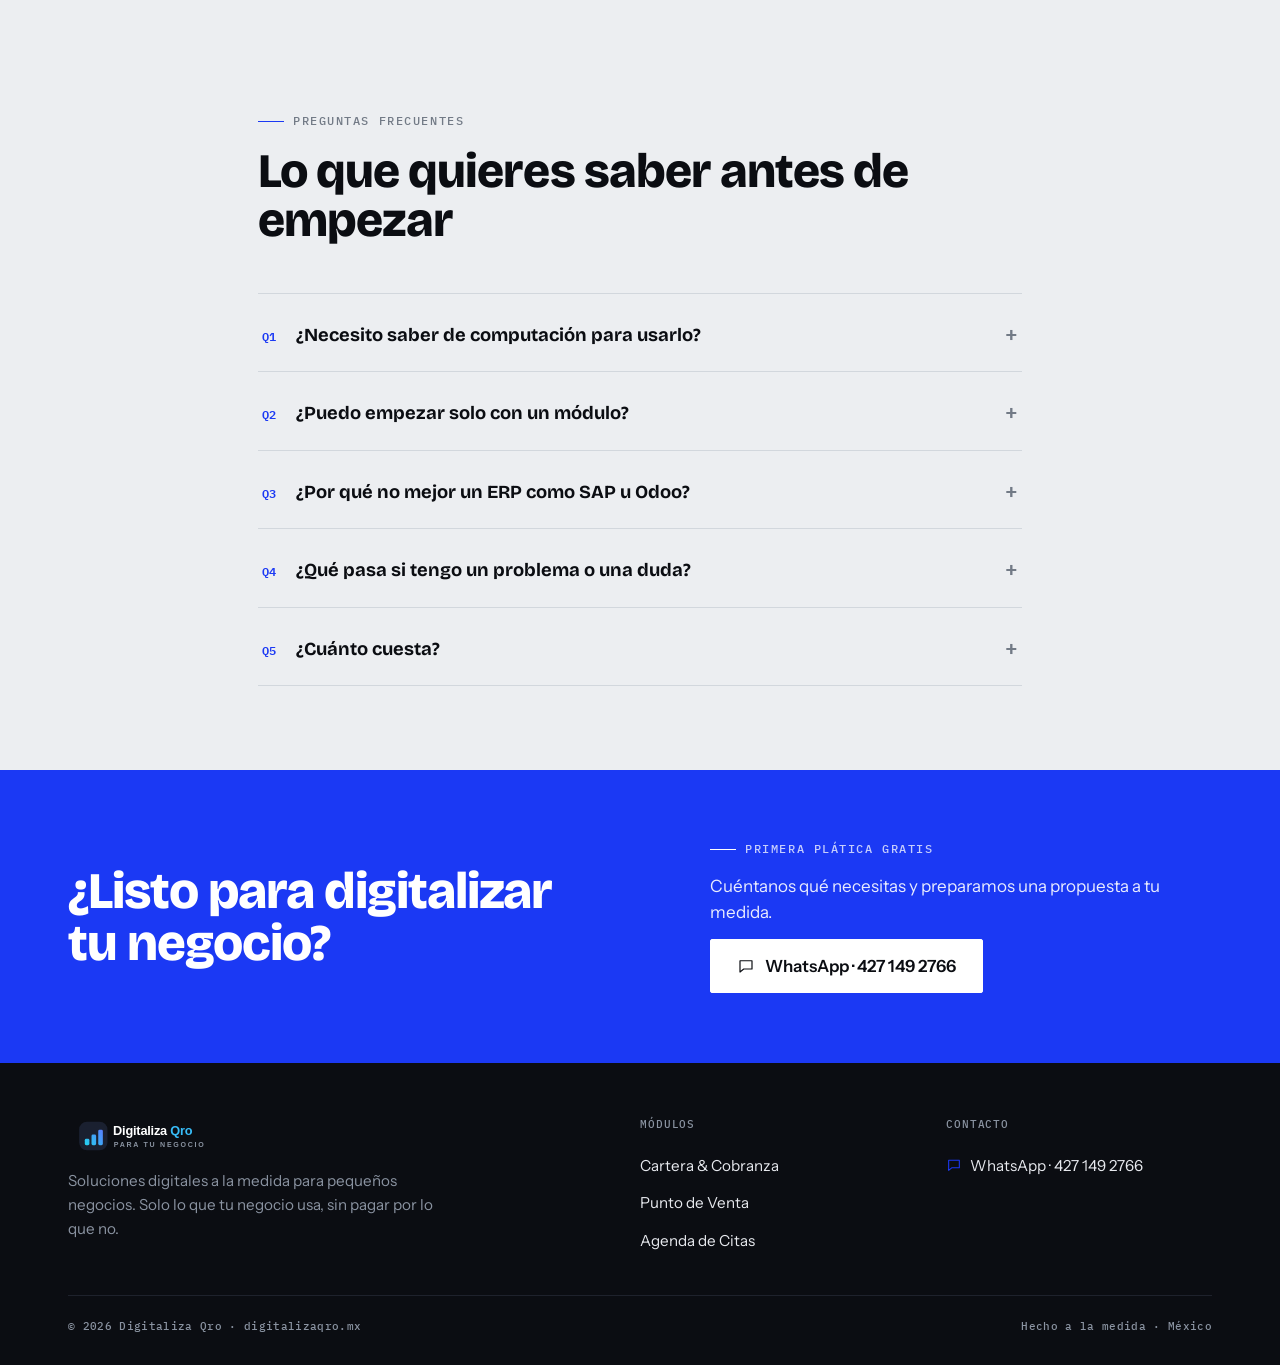
==== commit 5699cf80: "Formalizar el tono: de primera persona individual a voz institucional Cambia "me cuentas", "conmigo"" ====
--- a/index.html
+++ b/index.html
@@ -281,10 +281,10 @@
         <h2>De tu idea a tu negocio digitalizado en 4 pasos</h2>
       </div>
       <div class="proc__grid">
-        <div class="proc__step"><span class="proc__n">PASO 01</span><h3>Platicamos</h3><p>Me cuentas cómo trabajas hoy y qué te quita más tiempo. Sin tecnicismos.</p></div>
-        <div class="proc__step"><span class="proc__n">PASO 02</span><h3>Propuesta a la medida</h3><p>Te presento la solución ideal y una cotización clara, sin sorpresas.</p></div>
-        <div class="proc__step"><span class="proc__n">PASO 03</span><h3>Instalación y capacitación</h3><p>Dejo el sistema funcionando y te enseño a usarlo a ti y a tu equipo.</p></div>
-        <div class="proc__step"><span class="proc__n">PASO 04</span><h3>Soporte cercano</h3><p>Cualquier duda o ajuste, hablas directo conmigo. Sin filas ni robots.</p></div>
+        <div class="proc__step"><span class="proc__n">PASO 01</span><h3>Platicamos</h3><p>Nos cuentas cómo trabajas hoy y qué te quita más tiempo. Sin tecnicismos.</p></div>
+        <div class="proc__step"><span class="proc__n">PASO 02</span><h3>Propuesta a la medida</h3><p>Te presentamos la solución ideal y una cotización clara, sin sorpresas.</p></div>
+        <div class="proc__step"><span class="proc__n">PASO 03</span><h3>Instalación y capacitación</h3><p>Dejamos el sistema funcionando y te enseñamos a usarlo a ti y a tu equipo.</p></div>
+        <div class="proc__step"><span class="proc__n">PASO 04</span><h3>Soporte cercano</h3><p>Cualquier duda o ajuste recibe atención directa, sin filas ni robots.</p></div>
       </div>
     </section>
 
@@ -347,11 +347,11 @@
       </details>
       <details class="faq__item">
         <summary><span class="faq__q">Q4</span> ¿Qué pasa si tengo un problema o una duda?<span class="plus">+</span></summary>
-        <p>Me escribes directo por WhatsApp. El soporte es personal, con la persona que desarrolló tu sistema.</p>
+        <p>Puedes escribir directo por WhatsApp. El soporte es personalizado, con el equipo que desarrolla tu sistema.</p>
       </details>
       <details class="faq__item">
         <summary><span class="faq__q">Q5</span> ¿Cuánto cuesta?<span class="plus">+</span></summary>
-        <p>Depende de qué módulo necesites y qué tan a la medida lo quieras. Escríbeme por WhatsApp y te doy una cotización clara y sin compromiso.</p>
+        <p>Depende del módulo que necesites y qué tan a la medida lo quieras. Escribe por WhatsApp y recibe una cotización clara y sin compromiso.</p>
       </details>
     </section>
   </main>
@@ -362,7 +362,7 @@
       <h2>¿Listo para digitalizar tu negocio?</h2>
       <div class="cta__side">
         <span class="kicker">Primera plática gratis</span>
-        <p style="color:rgba(255,255,255,.9)">Cuéntame qué necesitas y te preparo una propuesta a tu medida.</p>
+        <p style="color:rgba(255,255,255,.9)">Cuéntanos qué necesitas y preparamos una propuesta a tu medida.</p>
         <a class="btn btn--on-night btn--lg" href="https://wa.me/524271492766?text=Hola%2C%20quiero%20digitalizar%20mi%20negocio%20con%20Digitaliza%20Qro" target="_blank" rel="noopener">
           <svg class="i ico" viewBox="0 0 24 24" aria-hidden="true"><path d="M4 5h16v11H9l-5 4z"/></svg>
           WhatsApp · 427 149 2766
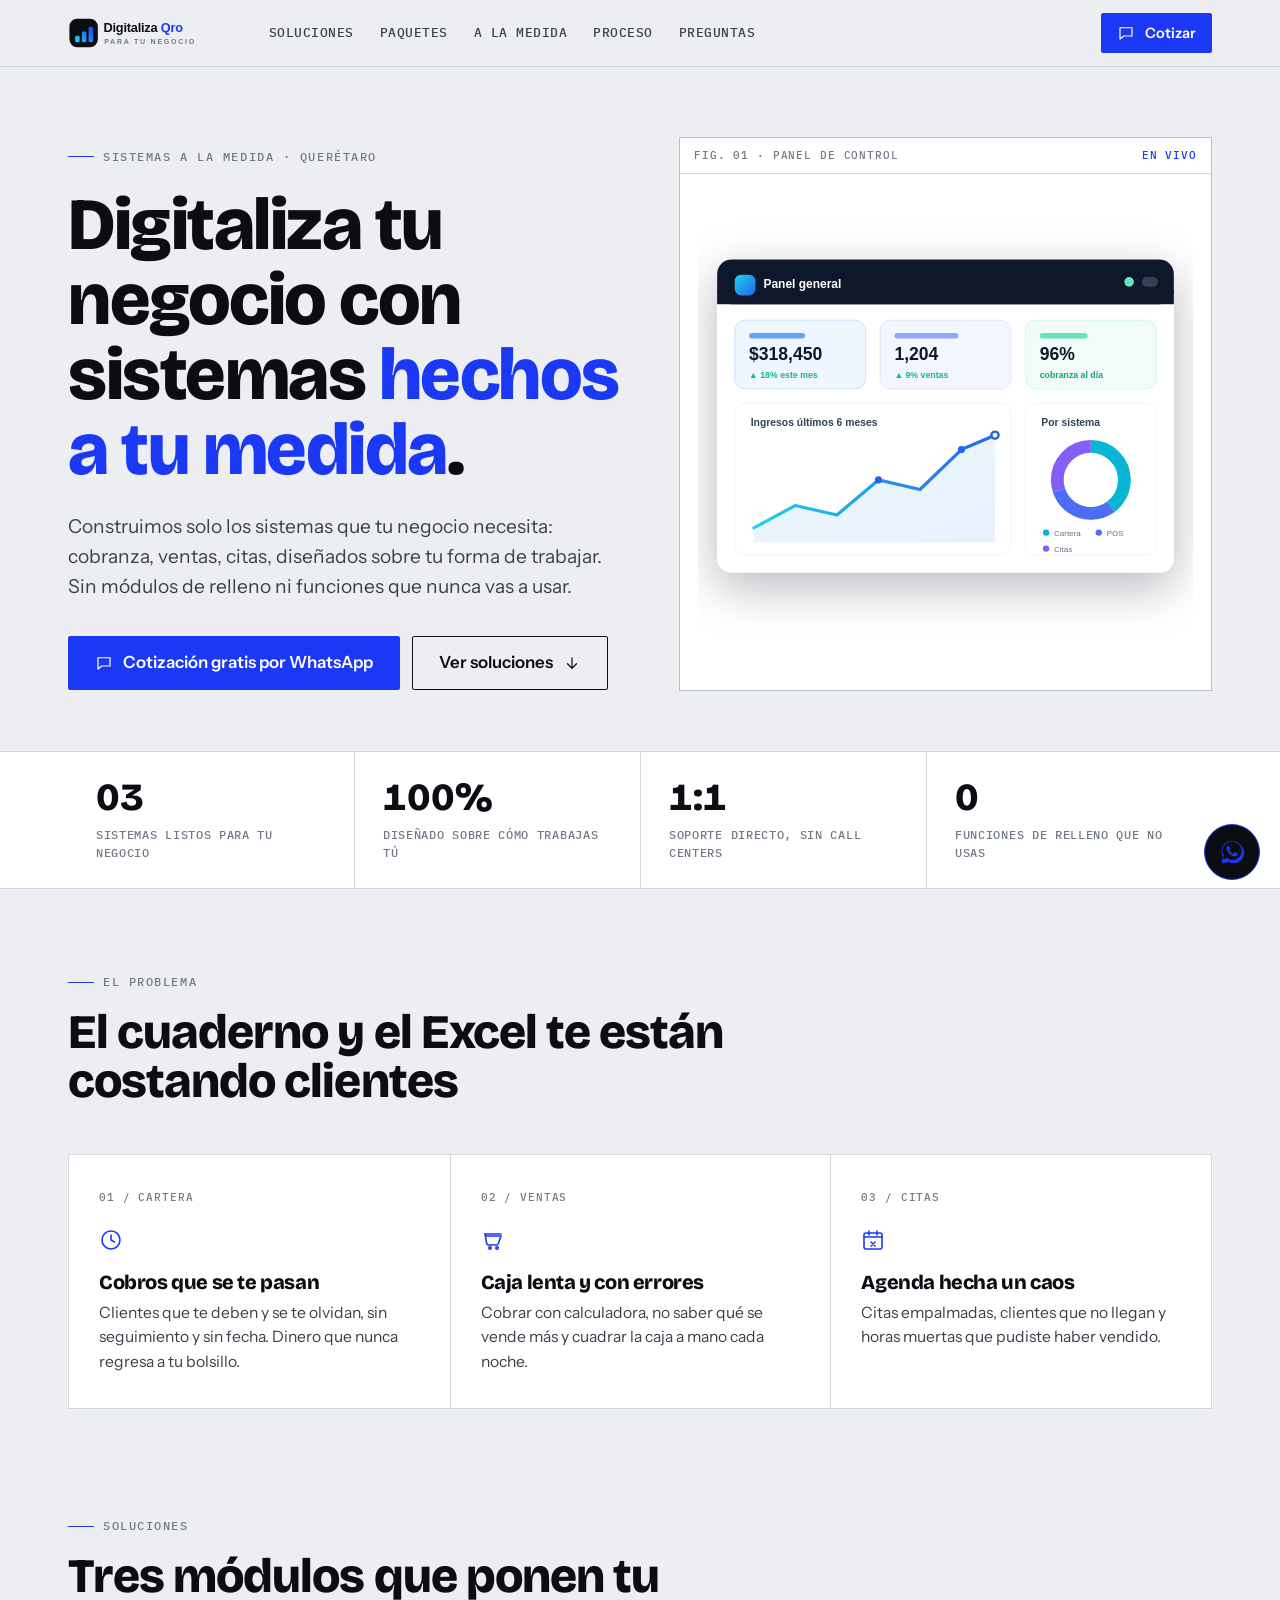
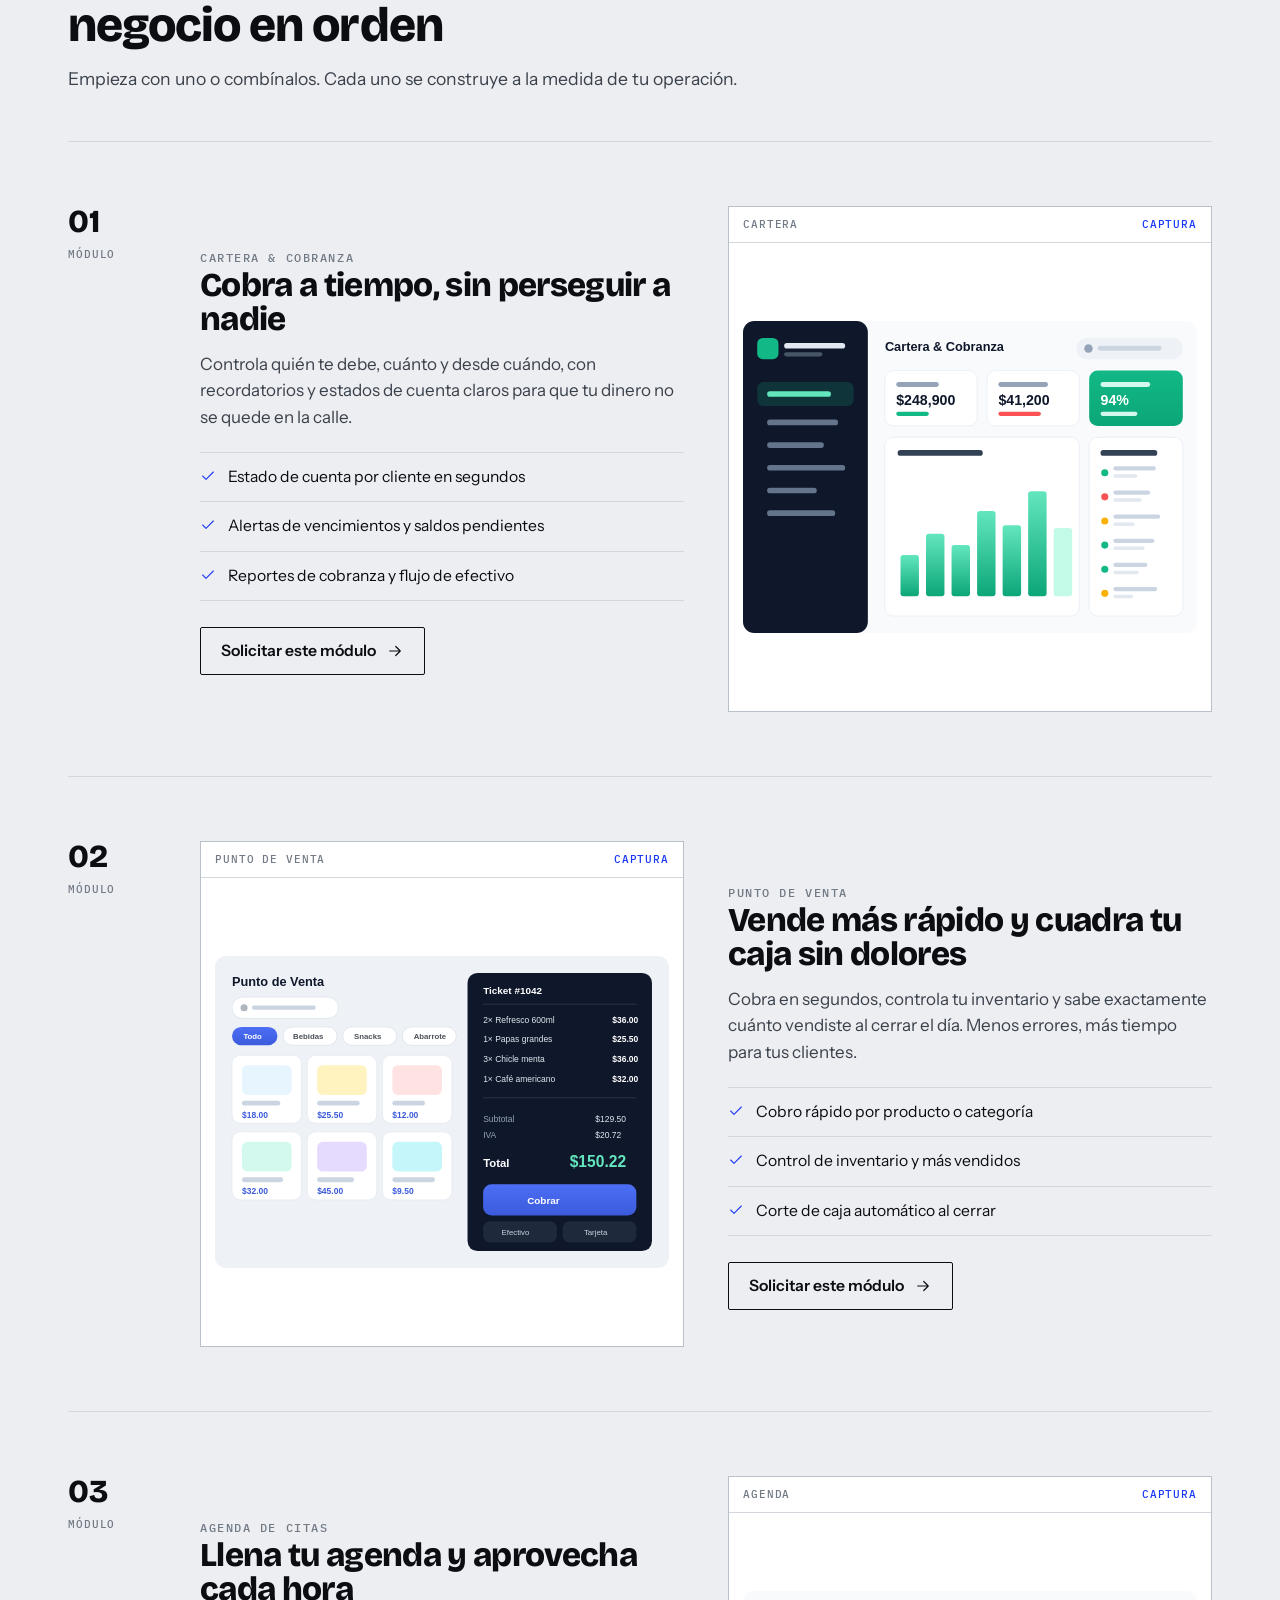
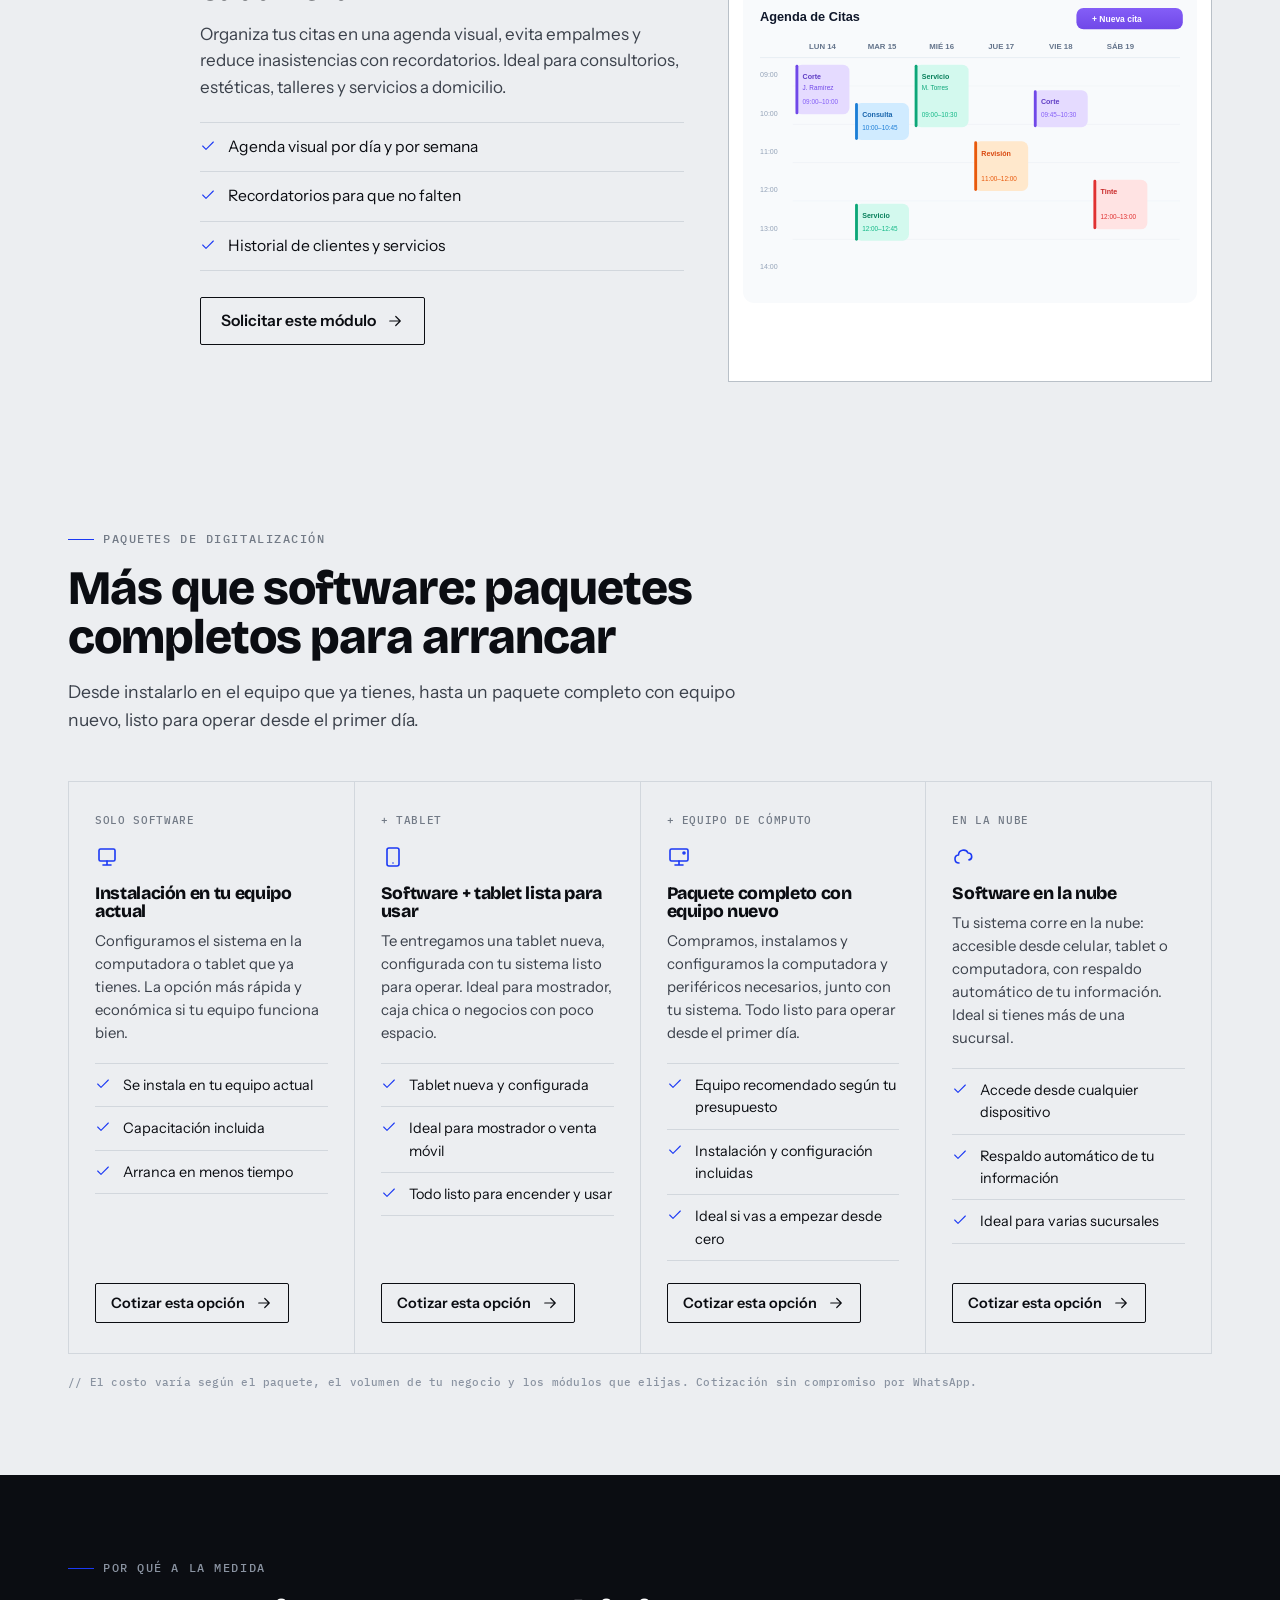
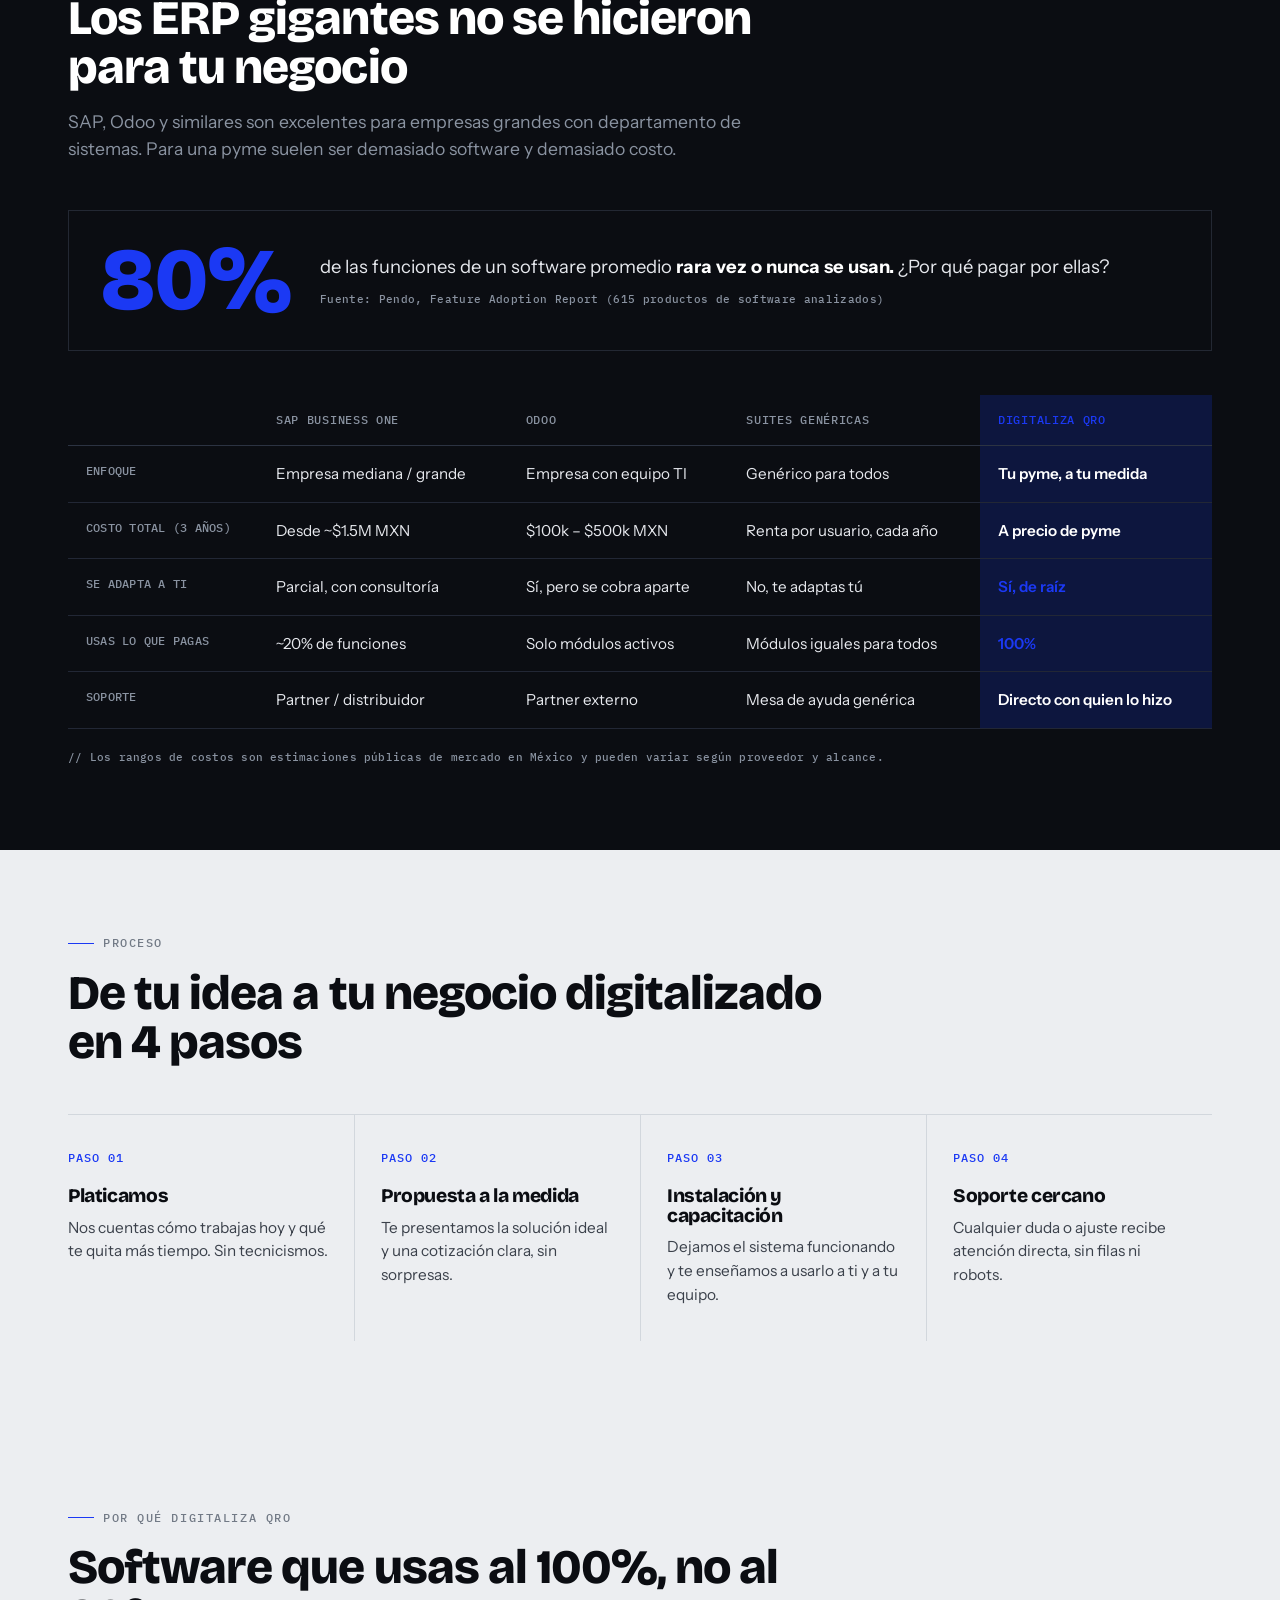
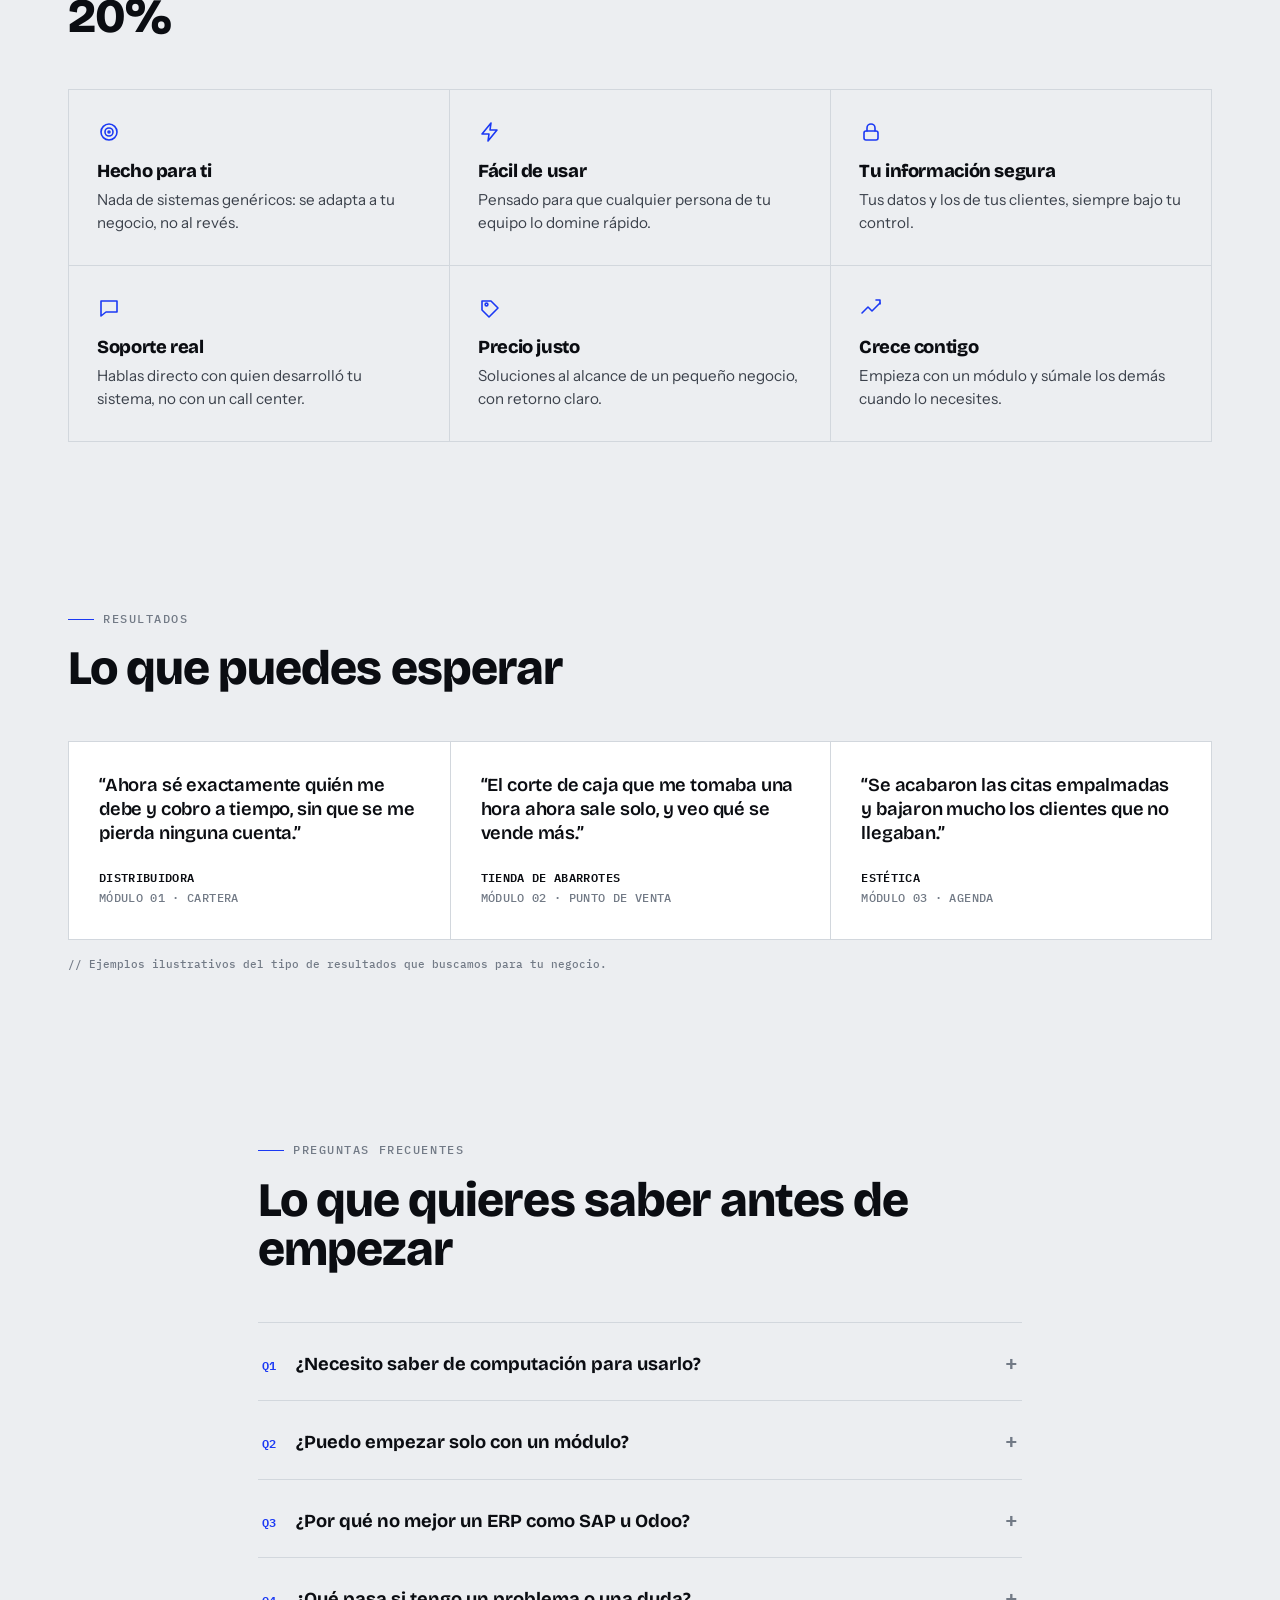
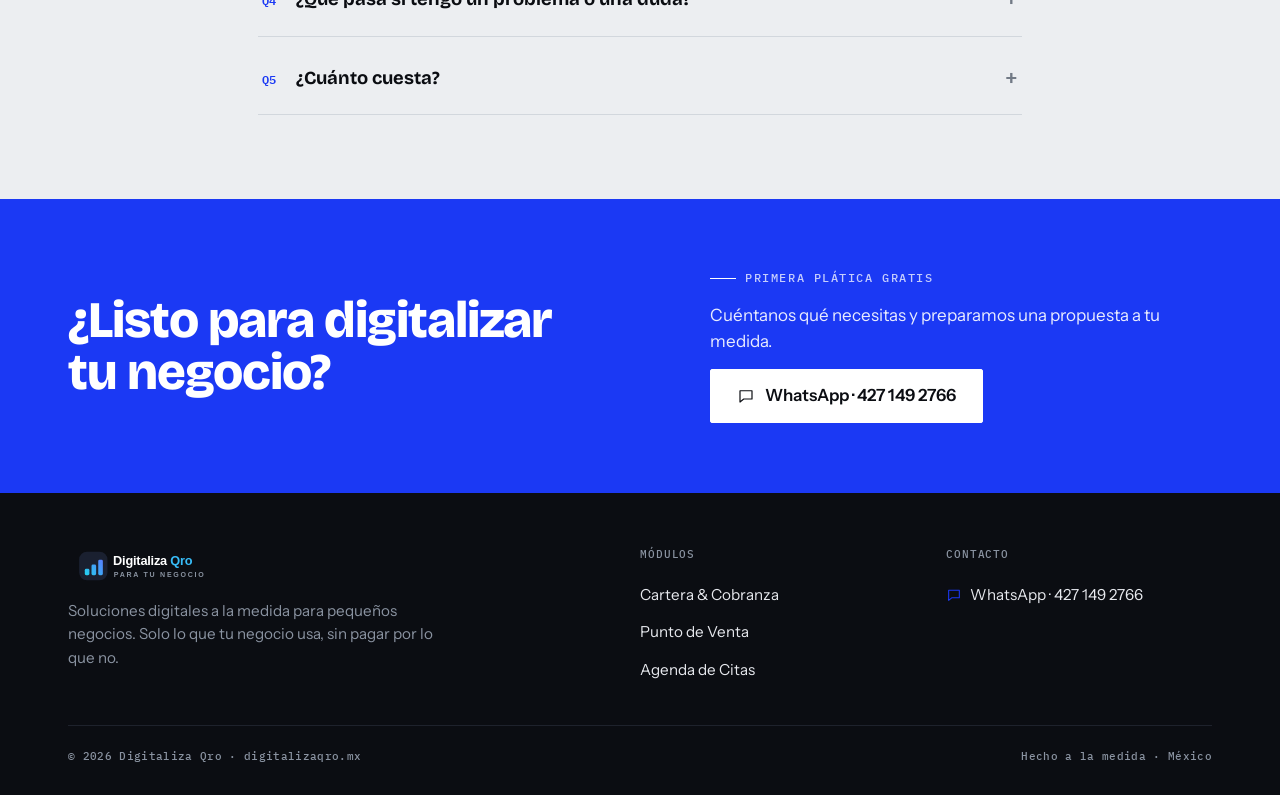
==== commit ed1a3251: "Agregar sección de paquetes de digitalización Nueva sección pública "Paquetes de digitalización" con" ====
--- a/index.html
+++ b/index.html
@@ -23,6 +23,7 @@
       </a>
       <nav class="nav" aria-label="Principal">
         <a href="#soluciones">Soluciones</a>
+        <a href="#paquetes">Paquetes</a>
         <a href="#comparativa">A la medida</a>
         <a href="#proceso">Proceso</a>
         <a href="#faq">Preguntas</a>
@@ -35,6 +36,7 @@
     </div>
     <div class="mnav" id="mnav">
       <a href="#soluciones">Soluciones</a>
+      <a href="#paquetes">Paquetes</a>
       <a href="#comparativa">A la medida</a>
       <a href="#proceso">Proceso</a>
       <a href="#faq">Preguntas</a>
@@ -200,6 +202,70 @@
           </div>
         </div>
       </article>
+    </section>
+
+    <!-- ============ PACKAGES ============ -->
+    <section id="paquetes" class="section wrap">
+      <div class="sec-head">
+        <span class="kicker">Paquetes de digitalización</span>
+        <h2>Más que software: paquetes completos para arrancar</h2>
+        <p>Desde instalarlo en el equipo que ya tienes, hasta un paquete completo con equipo nuevo, listo para operar desde el primer día.</p>
+      </div>
+      <div class="pack-grid">
+        <div class="pack">
+          <span class="pack__tag mono">Solo software</span>
+          <svg class="ico" viewBox="0 0 24 24" aria-hidden="true"><rect x="4" y="4" width="16" height="12" rx="1.5"/><path d="M8 20h8M12 16v4"/></svg>
+          <h3>Instalación en tu equipo actual</h3>
+          <p>Configuramos el sistema en la computadora o tablet que ya tienes. La opción más rápida y económica si tu equipo funciona bien.</p>
+          <ul class="mod__list">
+            <li><svg class="ico" viewBox="0 0 24 24"><path d="M4 12l5 5L20 6"/></svg> Se instala en tu equipo actual</li>
+            <li><svg class="ico" viewBox="0 0 24 24"><path d="M4 12l5 5L20 6"/></svg> Capacitación incluida</li>
+            <li><svg class="ico" viewBox="0 0 24 24"><path d="M4 12l5 5L20 6"/></svg> Arranca en menos tiempo</li>
+          </ul>
+          <a class="btn btn--ghost btn--sm" href="https://wa.me/524271492766?text=Hola%2C%20quiero%20cotizar%20la%20instalaci%C3%B3n%20del%20software%20en%20mi%20equipo%20actual" target="_blank" rel="noopener">Cotizar esta opción
+            <svg class="i ico" viewBox="0 0 24 24"><path d="M5 12h14M13 6l6 6-6 6"/></svg></a>
+        </div>
+        <div class="pack">
+          <span class="pack__tag mono">+ Tablet</span>
+          <svg class="ico" viewBox="0 0 24 24" aria-hidden="true"><rect x="6" y="3" width="12" height="18" rx="2"/><path d="M12 18h.01"/></svg>
+          <h3>Software + tablet lista para usar</h3>
+          <p>Te entregamos una tablet nueva, configurada con tu sistema listo para operar. Ideal para mostrador, caja chica o negocios con poco espacio.</p>
+          <ul class="mod__list">
+            <li><svg class="ico" viewBox="0 0 24 24"><path d="M4 12l5 5L20 6"/></svg> Tablet nueva y configurada</li>
+            <li><svg class="ico" viewBox="0 0 24 24"><path d="M4 12l5 5L20 6"/></svg> Ideal para mostrador o venta móvil</li>
+            <li><svg class="ico" viewBox="0 0 24 24"><path d="M4 12l5 5L20 6"/></svg> Todo listo para encender y usar</li>
+          </ul>
+          <a class="btn btn--ghost btn--sm" href="https://wa.me/524271492766?text=Hola%2C%20quiero%20cotizar%20el%20paquete%20de%20software%20con%20tablet" target="_blank" rel="noopener">Cotizar esta opción
+            <svg class="i ico" viewBox="0 0 24 24"><path d="M5 12h14M13 6l6 6-6 6"/></svg></a>
+        </div>
+        <div class="pack">
+          <span class="pack__tag mono">+ Equipo de cómputo</span>
+          <svg class="ico" viewBox="0 0 24 24" aria-hidden="true"><rect x="3" y="4" width="18" height="12" rx="1.5"/><path d="M8 20h8M12 16v4"/><circle cx="17" cy="8" r="1"/></svg>
+          <h3>Paquete completo con equipo nuevo</h3>
+          <p>Compramos, instalamos y configuramos la computadora y periféricos necesarios, junto con tu sistema. Todo listo para operar desde el primer día.</p>
+          <ul class="mod__list">
+            <li><svg class="ico" viewBox="0 0 24 24"><path d="M4 12l5 5L20 6"/></svg> Equipo recomendado según tu presupuesto</li>
+            <li><svg class="ico" viewBox="0 0 24 24"><path d="M4 12l5 5L20 6"/></svg> Instalación y configuración incluidas</li>
+            <li><svg class="ico" viewBox="0 0 24 24"><path d="M4 12l5 5L20 6"/></svg> Ideal si vas a empezar desde cero</li>
+          </ul>
+          <a class="btn btn--ghost btn--sm" href="https://wa.me/524271492766?text=Hola%2C%20quiero%20cotizar%20el%20paquete%20completo%20con%20equipo%20de%20c%C3%B3mputo" target="_blank" rel="noopener">Cotizar esta opción
+            <svg class="i ico" viewBox="0 0 24 24"><path d="M5 12h14M13 6l6 6-6 6"/></svg></a>
+        </div>
+        <div class="pack">
+          <span class="pack__tag mono">En la nube</span>
+          <svg class="ico" viewBox="0 0 24 24" aria-hidden="true"><path d="M7 18a4 4 0 0 1-.5-7.97A5 5 0 0 1 16 8a3.5 3.5 0 0 1 1 6.9"/></svg>
+          <h3>Software en la nube</h3>
+          <p>Tu sistema corre en la nube: accesible desde celular, tablet o computadora, con respaldo automático de tu información. Ideal si tienes más de una sucursal.</p>
+          <ul class="mod__list">
+            <li><svg class="ico" viewBox="0 0 24 24"><path d="M4 12l5 5L20 6"/></svg> Accede desde cualquier dispositivo</li>
+            <li><svg class="ico" viewBox="0 0 24 24"><path d="M4 12l5 5L20 6"/></svg> Respaldo automático de tu información</li>
+            <li><svg class="ico" viewBox="0 0 24 24"><path d="M4 12l5 5L20 6"/></svg> Ideal para varias sucursales</li>
+          </ul>
+          <a class="btn btn--ghost btn--sm" href="https://wa.me/524271492766?text=Hola%2C%20quiero%20cotizar%20el%20software%20en%20la%20nube" target="_blank" rel="noopener">Cotizar esta opción
+            <svg class="i ico" viewBox="0 0 24 24"><path d="M5 12h14M13 6l6 6-6 6"/></svg></a>
+        </div>
+      </div>
+      <p class="compare__note">// El costo varía según el paquete, el volumen de tu negocio y los módulos que elijas. Cotización sin compromiso por WhatsApp.</p>
     </section>
 
     <!-- ============ COMPARE ============ -->
--- a/styles.css
+++ b/styles.css
@@ -154,6 +154,17 @@
 .mod__media .figure__body{padding:14px}
 .mod--rev .mod__media{order:-1}
 @media(min-width:961px){.mod--rev .mod__grid{grid-template-columns:88px 1fr 1fr}.mod--rev .mod__meta{order:0}.mod--rev .mod__copy{order:2}.mod--rev .mod__media{order:1}}
+
+/* ============================================================ PACKAGES */
+.pack-grid{display:grid;grid-template-columns:repeat(4,1fr);border-top:1px solid var(--line);border-left:1px solid var(--line)}
+.pack{padding:30px 26px;border-right:1px solid var(--line);border-bottom:1px solid var(--line);display:flex;flex-direction:column}
+.pack__tag{display:inline-block;color:var(--muted);text-transform:uppercase;letter-spacing:.06em;font-size:11px;margin-bottom:16px}
+.pack>.ico{color:var(--accent);margin-bottom:16px}
+.pack h3{font-size:1.1rem;margin-bottom:9px}
+.pack>p{color:var(--ink-2);font-size:.93rem;margin-bottom:18px}
+.pack .mod__list{margin-bottom:22px}
+.pack .mod__list li{font-size:.9rem;padding:10px 0}
+.pack .btn{margin-top:auto;align-self:flex-start}
 
 /* ============================================================ COMPARE (matrix) */
 .compare{background:var(--night);color:var(--on-night)}
@@ -263,6 +274,8 @@
   .proc__step:nth-child(3),.proc__step:nth-child(4){border-top:1px solid var(--line)}
   .proc__step:nth-child(3){border-left:0}
   .ben__grid{grid-template-columns:1fr 1fr}
+  .pack-grid{grid-template-columns:1fr 1fr}
+  .pack:nth-child(odd){border-left:0}
   .quotes{grid-template-columns:1fr}
   .quote{border-left:0;border-top:1px solid var(--line)}
   .quote:first-child{border-top:0}
@@ -271,7 +284,8 @@
 @media(max-width:560px){
   body{font-size:16px}
   .section{padding-block:60px}
-  .specs__in,.proc__grid,.ben__grid{grid-template-columns:1fr}
+  .specs__in,.proc__grid,.ben__grid,.pack-grid{grid-template-columns:1fr}
+  .pack{border-left:0!important;border-right:0}
   .spec,.proc__step{border-left:0!important}
   .spec:nth-child(n){border-top:1px solid var(--line)}
   .spec:first-child{border-top:0}
